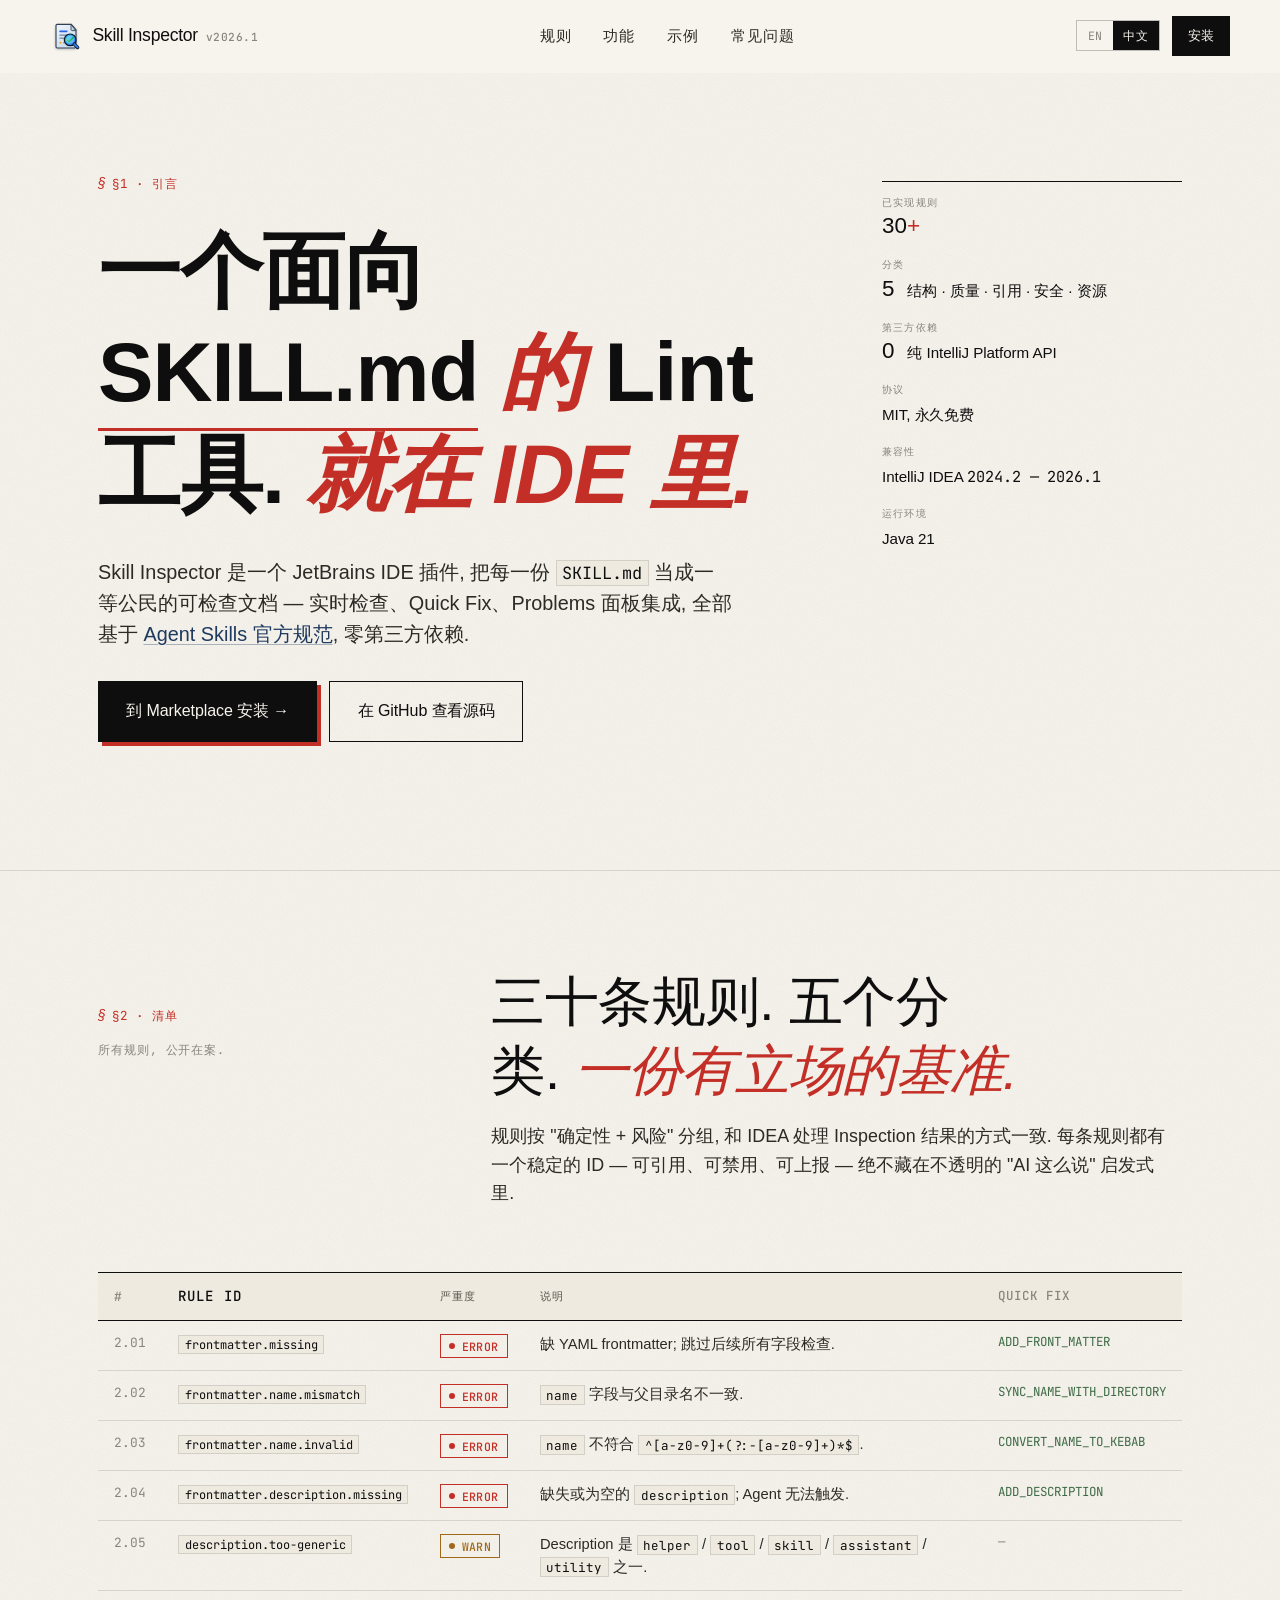
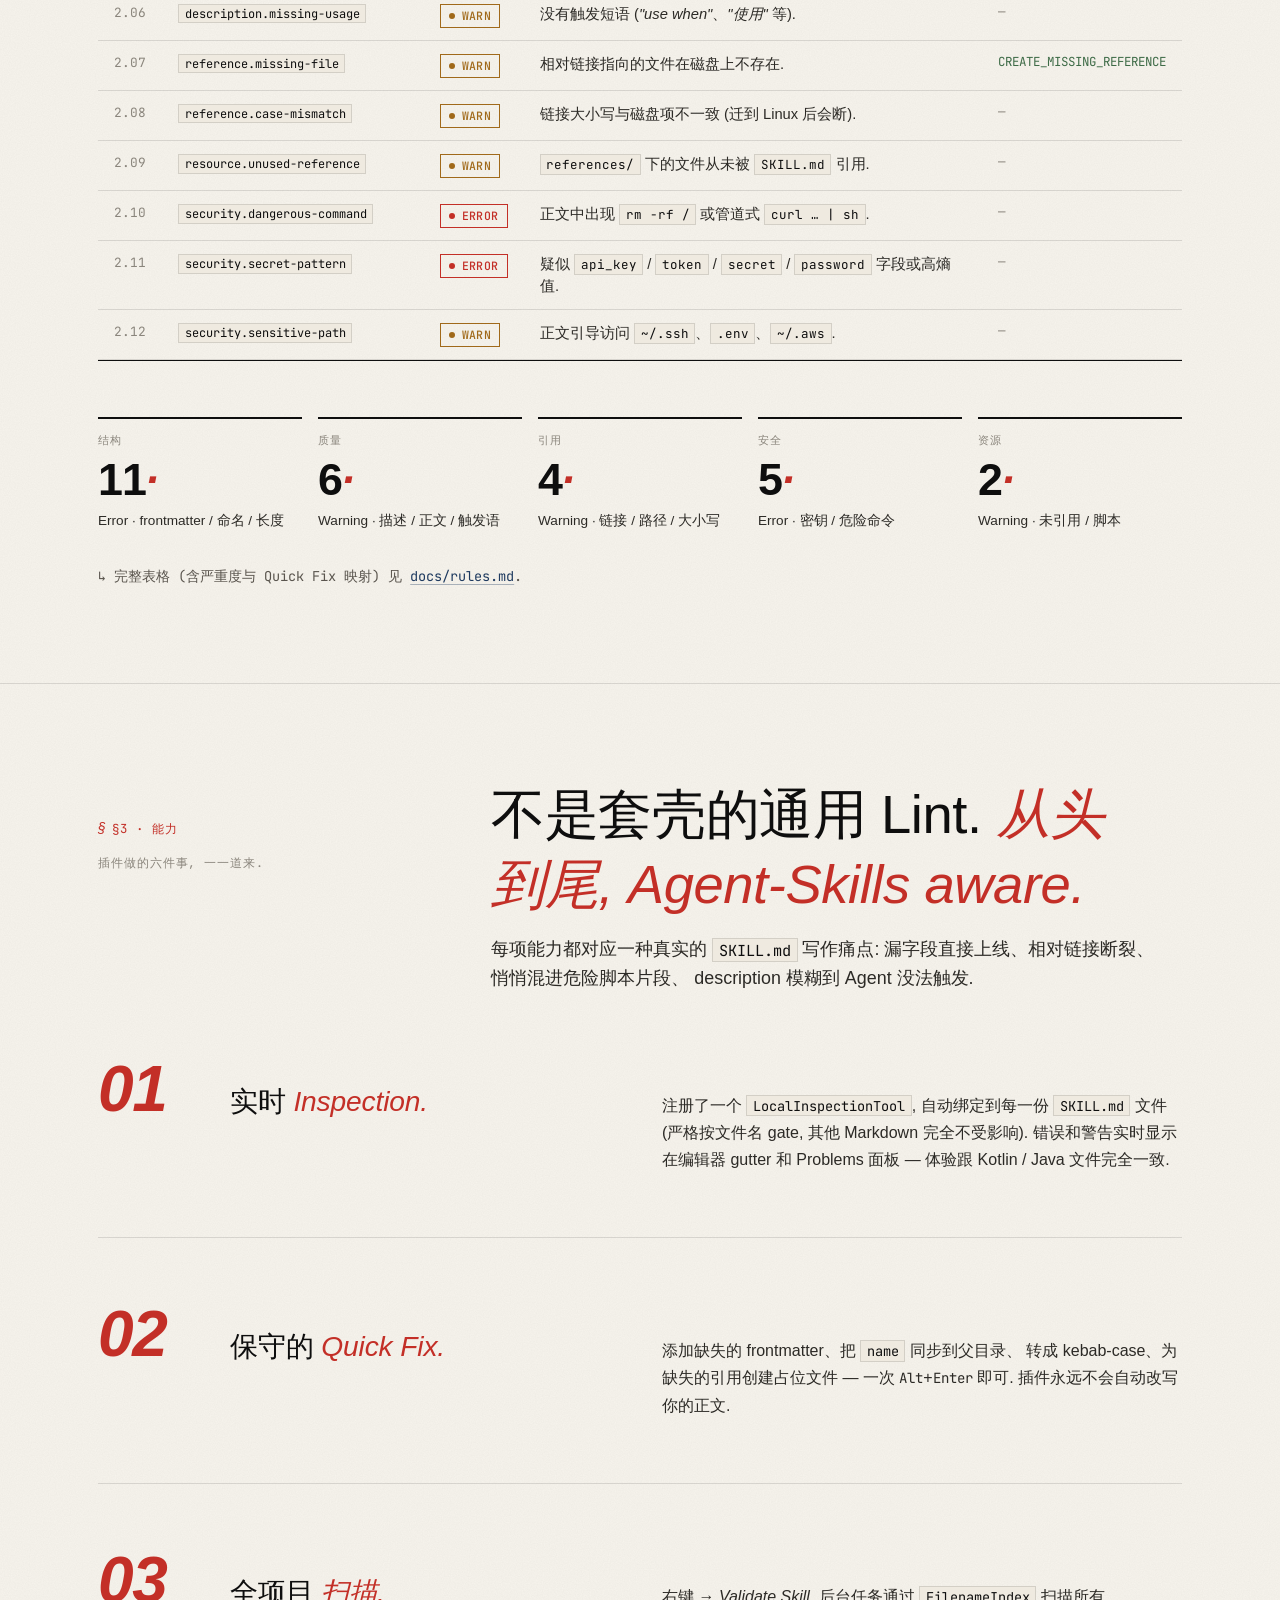
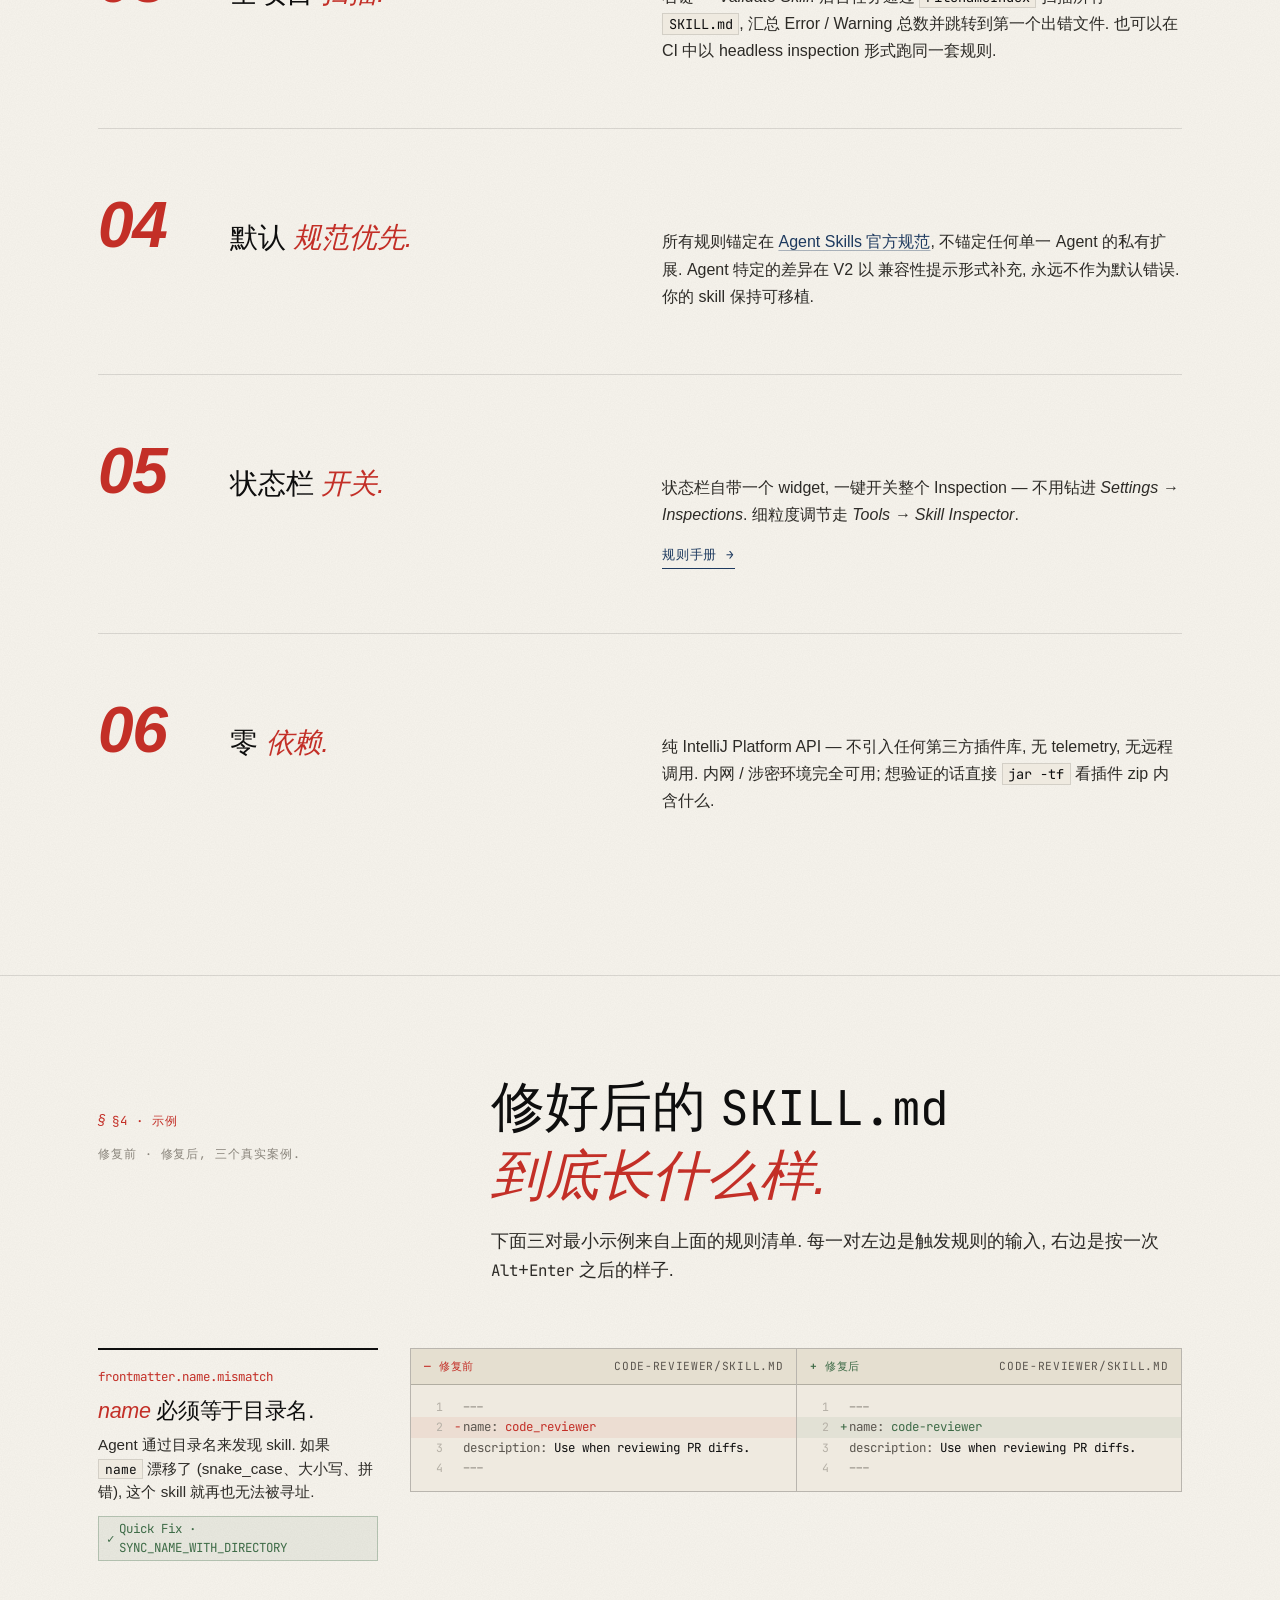
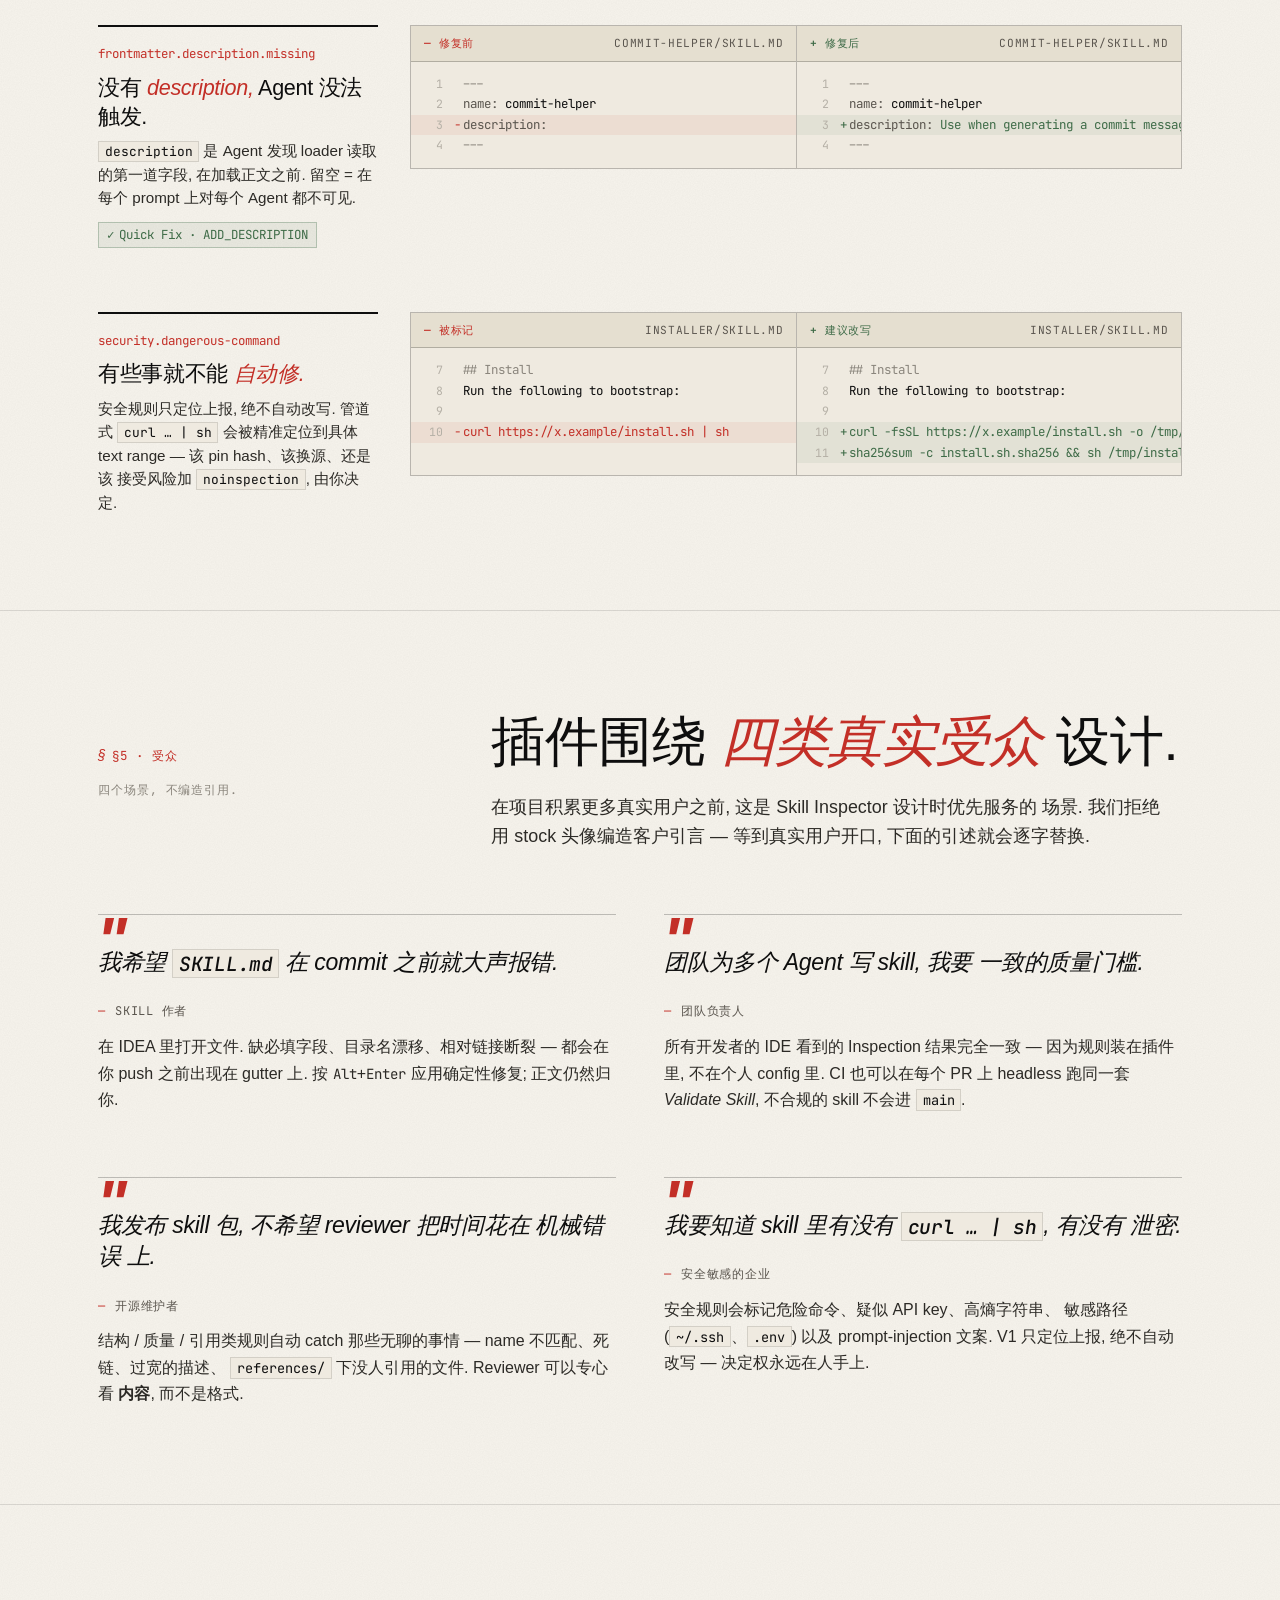
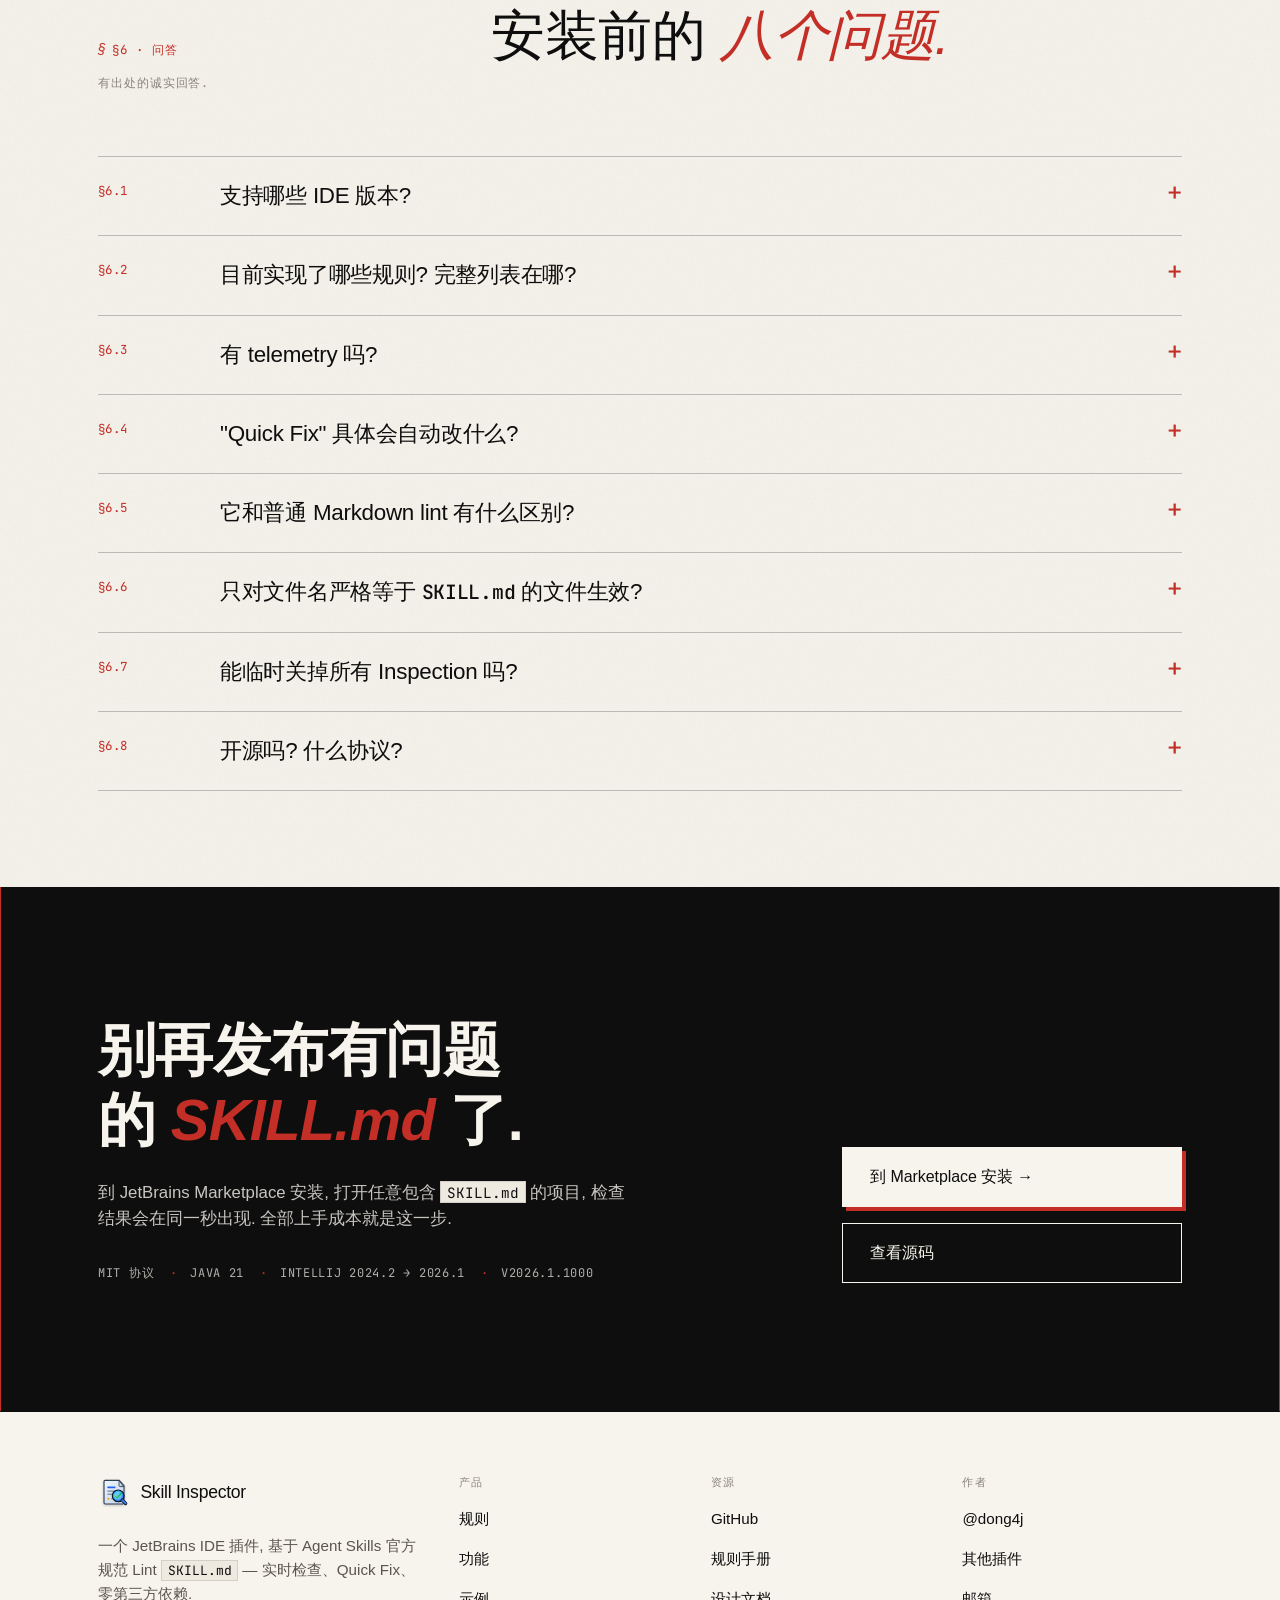
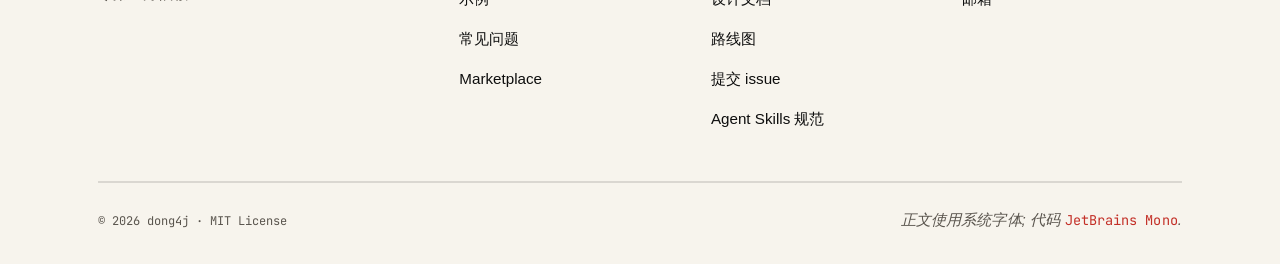
==== landing/zh/index.html @ 13c076af "docs(landing): 新增对外 landing page 与一键部署脚本 landing/:   - 静态 HTML / vanilla CSS / 0 构建依赖, 双语 (EN + zh, " ====
<!doctype html>
<!--
  Skill Inspector — Landing Page 中文版 (v2 Strict Editorial)
  ---------------------------------------------------------------------------
  与 ../index.html (英文版) 共享 ../assets/, 信息架构 1:1 对齐.
  仅文案翻译, 不调整 11 essential elements 顺序或编号 (§1 ... §7).

  翻译原则:
    - 技术术语 / Rule ID / Quick Fix 名称保留英文 (符合 user rules)
    - 章节编号 §1 ... §7 保留 (像 spec 一样可引用, 与英文版对齐)
    - 字体走 OS system font stack (macOS PingFang / Windows 微软雅黑), 不引入 web font
    - lang="zh-Hans" 触发 styles.css 里中文字距 / 行距修正 (如有)
-->
<html lang="zh-Hans">
  <head>
    <meta charset="utf-8">
    <meta name="viewport" content="width=device-width, initial-scale=1, viewport-fit=cover">
    <meta name="theme-color" content="#F7F4ED">

    <title>Skill Inspector — 一个面向 SKILL.md 的 Lint 工具, 就在 JetBrains IDE 里 | dong4j</title>
    <meta
      name="description"
      content="一个 JetBrains IDE 插件, 让 SKILL.md 像代码一样接受实时 Lint 检查. 基于 Agent Skills 官方规范的 30+ 条规则, 覆盖结构 / 质量 / 引用 / 安全 / 资源五个维度, 提供 Quick Fix 与 Problems 面板集成, 零第三方依赖."
    >
    <meta
      name="keywords"
      content="Skill Inspector, Agent Skills, SKILL.md, JetBrains 插件, IntelliJ 插件, markdown lint, frontmatter 校验, agent skills 规范"
    >
    <meta name="author" content="dong4j">

    <meta property="og:type" content="website">
    <meta property="og:locale" content="zh_CN">
    <meta property="og:title" content="Skill Inspector — 一个面向 SKILL.md 的 Lint 工具">
    <meta
      property="og:description"
      content="实时检查 Agent Skills (SKILL.md). 30+ 条规则覆盖结构 / 质量 / 引用 / 安全 / 资源, 提供 Quick Fix 与 Problems 面板集成."
    >
    <meta property="og:image" content="../assets/plugin-icon.svg">

    <meta name="twitter:card" content="summary_large_image">
    <meta name="twitter:title" content="Skill Inspector — 一个面向 SKILL.md 的 Lint 工具">
    <meta name="twitter:description" content="在 JetBrains IDE 里实时检查 Agent Skills.">
    <meta name="twitter:image" content="../assets/plugin-icon.svg">

    <link rel="alternate" hreflang="en" href="../">
    <link rel="alternate" hreflang="zh-Hans" href="./">

    <link rel="icon" type="image/svg+xml" href="../assets/plugin-icon.svg">
    <link rel="apple-touch-icon" href="../assets/plugin-icon.svg">

    <!-- 字体: display / body 用 OS 系统字体 (中文显示 PingFang SC / 微软雅黑),
         代码字保留 JetBrains Mono, 通过 Google Fonts 加载. -->
    <link rel="preconnect" href="https://fonts.googleapis.com">
    <link rel="preconnect" href="https://fonts.gstatic.com" crossorigin>
    <link
      href="https://fonts.googleapis.com/css2?family=JetBrains+Mono:wght@400;500&display=swap"
      rel="stylesheet"
    >

    <link rel="stylesheet" href="../assets/styles.css">
  </head>

  <body>
    <header class="site-header" data-scrolled="false">
      <div class="container nav">
        <a href="#top" class="brand" aria-label="Skill Inspector 首页">
          <span class="brand-mark" aria-hidden="true">
            <img src="../assets/plugin-icon.svg" alt="">
          </span>
          <span class="brand-name">
            <span>Skill Inspector</span>
            <span class="brand-version">v2026.1</span>
          </span>
        </a>

        <nav aria-label="主导航">
          <ul class="nav-links">
            <li><a href="#rules">规则</a></li>
            <li><a href="#features">功能</a></li>
            <li><a href="#diffs">示例</a></li>
            <li><a href="#faq">常见问题</a></li>
          </ul>
        </nav>

        <div class="nav-actions">
          <div class="lang-switch" role="group" aria-label="语言切换">
            <a href="../">EN</a>
            <a href="./" aria-current="true">中文</a>
          </div>
          <a
            class="nav-cta"
            href="https://plugins.jetbrains.com/plugin/31938"
            target="_blank"
            rel="noopener"
          >
            安装
          </a>
        </div>
      </div>
    </header>

    <main id="top">
      <!-- ================================================================
           §1 Hero
           ================================================================ -->
      <section class="hero">
        <div class="container hero-grid">
          <div>
            <div class="hero-eyebrow">
              <span class="section-num">§1 · 引言</span>
            </div>

            <h1 class="hero-title">
              一个面向
              <em><span class="underdash">SKILL.md</span> 的</em>
              Lint 工具.
              <em>就在 IDE 里.</em>
            </h1>

            <p class="hero-lead">
              Skill Inspector 是一个 JetBrains IDE 插件, 把每一份
              <code>SKILL.md</code> 当成一等公民的可检查文档 —
              实时检查、Quick Fix、Problems 面板集成, 全部基于
              <a href="https://agentskills.io/specification" target="_blank" rel="noopener">Agent&nbsp;Skills&nbsp;官方规范</a>,
              零第三方依赖.
            </p>

            <div class="hero-cta">
              <a
                class="btn btn-primary btn-lg"
                href="https://plugins.jetbrains.com/plugin/31938"
                target="_blank"
                rel="noopener"
              >
                到 Marketplace 安装 →
              </a>
              <a
                class="btn btn-ghost btn-lg"
                href="https://github.com/dong4j/skill-inspector"
                target="_blank"
                rel="noopener"
              >
                在 GitHub 查看源码
              </a>
            </div>
          </div>

          <!-- Marginalia 右栏: 杂志页眉式元数据 -->
          <aside aria-label="插件元数据">
            <dl class="marginalia">
              <div>
                <dt>已实现规则</dt>
                <dd><strong>30<span class="em">+</span></strong></dd>
              </div>
              <div>
                <dt>分类</dt>
                <dd><strong>5</strong> 结构 · 质量 · 引用 · 安全 · 资源</dd>
              </div>
              <div>
                <dt>第三方依赖</dt>
                <dd><strong>0</strong> 纯 IntelliJ Platform API</dd>
              </div>
              <div>
                <dt>协议</dt>
                <dd>MIT, 永久免费</dd>
              </div>
              <div>
                <dt>兼容性</dt>
                <dd>IntelliJ IDEA <span class="mono">2024.2 — 2026.1</span></dd>
              </div>
              <div>
                <dt>运行环境</dt>
                <dd>Java 21</dd>
              </div>
            </dl>
          </aside>
        </div>
      </section>

      <!-- ================================================================
           §2 规则清单
           ================================================================ -->
      <section id="rules">
        <div class="container">
          <header class="section-head reveal">
            <div class="meta">
              <div class="section-num">§2 · 清单</div>
              <div class="meta-line">所有规则, 公开在案.</div>
            </div>
            <div>
              <h2 class="section-title">
                三十条规则. 五个分类. <em>一份有立场的基准.</em>
              </h2>
              <p class="section-lead">
                规则按 "确定性 + 风险" 分组, 和 IDEA 处理 Inspection 结果的方式一致.
                每条规则都有一个稳定的 ID — 可引用、可禁用、可上报 —
                绝不藏在不透明的 "AI 这么说" 启发式里.
              </p>
            </div>
          </header>

          <div class="rules-table-wrap reveal">
            <table class="rules-table" aria-label="精选 Inspection 规则">
              <thead>
                <tr>
                  <th class="col-num">#</th>
                  <th class="col-id">Rule ID</th>
                  <th>严重度</th>
                  <th>说明</th>
                  <th class="col-fix">Quick Fix</th>
                </tr>
              </thead>
              <tbody>
                <tr>
                  <td class="col-num">2.01</td>
                  <td class="col-id"><code>frontmatter.missing</code></td>
                  <td><span class="sev sev-error">Error</span></td>
                  <td class="col-desc">缺 YAML frontmatter; 跳过后续所有字段检查.</td>
                  <td class="col-fix has-fix">ADD_FRONT_MATTER</td>
                </tr>
                <tr>
                  <td class="col-num">2.02</td>
                  <td class="col-id"><code>frontmatter.name.mismatch</code></td>
                  <td><span class="sev sev-error">Error</span></td>
                  <td class="col-desc"><code>name</code> 字段与父目录名不一致.</td>
                  <td class="col-fix has-fix">SYNC_NAME_WITH_DIRECTORY</td>
                </tr>
                <tr>
                  <td class="col-num">2.03</td>
                  <td class="col-id"><code>frontmatter.name.invalid</code></td>
                  <td><span class="sev sev-error">Error</span></td>
                  <td class="col-desc"><code>name</code> 不符合 <code>^[a-z0-9]+(?:-[a-z0-9]+)*$</code>.</td>
                  <td class="col-fix has-fix">CONVERT_NAME_TO_KEBAB</td>
                </tr>
                <tr>
                  <td class="col-num">2.04</td>
                  <td class="col-id"><code>frontmatter.description.missing</code></td>
                  <td><span class="sev sev-error">Error</span></td>
                  <td class="col-desc">缺失或为空的 <code>description</code>; Agent 无法触发.</td>
                  <td class="col-fix has-fix">ADD_DESCRIPTION</td>
                </tr>
                <tr>
                  <td class="col-num">2.05</td>
                  <td class="col-id"><code>description.too-generic</code></td>
                  <td><span class="sev sev-warning">Warn</span></td>
                  <td class="col-desc">Description 是 <code>helper</code> / <code>tool</code> / <code>skill</code> / <code>assistant</code> / <code>utility</code> 之一.</td>
                  <td class="col-fix">—</td>
                </tr>
                <tr>
                  <td class="col-num">2.06</td>
                  <td class="col-id"><code>description.missing-usage</code></td>
                  <td><span class="sev sev-warning">Warn</span></td>
                  <td class="col-desc">没有触发短语 (<em>"use when"</em>、<em>"使用"</em> 等).</td>
                  <td class="col-fix">—</td>
                </tr>
                <tr>
                  <td class="col-num">2.07</td>
                  <td class="col-id"><code>reference.missing-file</code></td>
                  <td><span class="sev sev-warning">Warn</span></td>
                  <td class="col-desc">相对链接指向的文件在磁盘上不存在.</td>
                  <td class="col-fix has-fix">CREATE_MISSING_REFERENCE</td>
                </tr>
                <tr>
                  <td class="col-num">2.08</td>
                  <td class="col-id"><code>reference.case-mismatch</code></td>
                  <td><span class="sev sev-warning">Warn</span></td>
                  <td class="col-desc">链接大小写与磁盘项不一致 (迁到 Linux 后会断).</td>
                  <td class="col-fix">—</td>
                </tr>
                <tr>
                  <td class="col-num">2.09</td>
                  <td class="col-id"><code>resource.unused-reference</code></td>
                  <td><span class="sev sev-warning">Warn</span></td>
                  <td class="col-desc"><code>references/</code> 下的文件从未被 <code>SKILL.md</code> 引用.</td>
                  <td class="col-fix">—</td>
                </tr>
                <tr>
                  <td class="col-num">2.10</td>
                  <td class="col-id"><code>security.dangerous-command</code></td>
                  <td><span class="sev sev-error">Error</span></td>
                  <td class="col-desc">正文中出现 <code>rm -rf /</code> 或管道式 <code>curl … | sh</code>.</td>
                  <td class="col-fix">—</td>
                </tr>
                <tr>
                  <td class="col-num">2.11</td>
                  <td class="col-id"><code>security.secret-pattern</code></td>
                  <td><span class="sev sev-error">Error</span></td>
                  <td class="col-desc">疑似 <code>api_key</code> / <code>token</code> / <code>secret</code> / <code>password</code> 字段或高熵值.</td>
                  <td class="col-fix">—</td>
                </tr>
                <tr>
                  <td class="col-num">2.12</td>
                  <td class="col-id"><code>security.sensitive-path</code></td>
                  <td><span class="sev sev-warning">Warn</span></td>
                  <td class="col-desc">正文引导访问 <code>~/.ssh</code>、<code>.env</code>、<code>~/.aws</code>.</td>
                  <td class="col-fix">—</td>
                </tr>
              </tbody>
            </table>
          </div>

          <!-- 5 类规则 tally -->
          <div class="rules-tally reveal-stagger">
            <div class="tally-item">
              <div class="tally-cat">结构</div>
              <div class="tally-num">11<em>·</em></div>
              <div class="tally-label">Error · frontmatter / 命名 / 长度</div>
            </div>
            <div class="tally-item">
              <div class="tally-cat">质量</div>
              <div class="tally-num">6<em>·</em></div>
              <div class="tally-label">Warning · 描述 / 正文 / 触发语</div>
            </div>
            <div class="tally-item">
              <div class="tally-cat">引用</div>
              <div class="tally-num">4<em>·</em></div>
              <div class="tally-label">Warning · 链接 / 路径 / 大小写</div>
            </div>
            <div class="tally-item">
              <div class="tally-cat">安全</div>
              <div class="tally-num">5<em>·</em></div>
              <div class="tally-label">Error · 密钥 / 危险命令</div>
            </div>
            <div class="tally-item">
              <div class="tally-cat">资源</div>
              <div class="tally-num">2<em>·</em></div>
              <div class="tally-label">Warning · 未引用 / 脚本</div>
            </div>
          </div>

          <p class="rules-cta reveal">
            ↳ 完整表格 (含严重度与 Quick Fix 映射) 见
            <a href="https://github.com/dong4j/skill-inspector/blob/main/docs/rules.md" target="_blank" rel="noopener">docs/rules.md</a>.
          </p>
        </div>
      </section>

      <!-- ================================================================
           §3 能力
           ================================================================ -->
      <section id="features">
        <div class="container">
          <header class="section-head reveal">
            <div class="meta">
              <div class="section-num">§3 · 能力</div>
              <div class="meta-line">插件做的六件事, 一一道来.</div>
            </div>
            <div>
              <h2 class="section-title">
                不是套壳的通用 Lint. <em>从头到尾, Agent-Skills aware.</em>
              </h2>
              <p class="section-lead">
                每项能力都对应一种真实的 <code>SKILL.md</code> 写作痛点:
                漏字段直接上线、相对链接断裂、悄悄混进危险脚本片段、
                description 模糊到 Agent 没法触发.
              </p>
            </div>
          </header>

          <div class="features-list reveal-stagger">
            <article class="feature">
              <div class="feature-num">01</div>
              <h3 class="feature-title">实时 <em>Inspection.</em></h3>
              <div class="feature-body">
                <p>
                  注册了一个 <code>LocalInspectionTool</code>, 自动绑定到每一份
                  <code>SKILL.md</code> 文件 (严格按文件名 gate, 其他 Markdown
                  完全不受影响). 错误和警告实时显示在编辑器 gutter 和 Problems
                  面板 — 体验跟 Kotlin / Java 文件完全一致.
                </p>
              </div>
            </article>

            <article class="feature">
              <div class="feature-num">02</div>
              <h3 class="feature-title">保守的 <em>Quick Fix.</em></h3>
              <div class="feature-body">
                <p>
                  添加缺失的 frontmatter、把 <code>name</code> 同步到父目录、
                  转成 kebab-case、为缺失的引用创建占位文件 — 一次
                  <kbd>Alt</kbd>+<kbd>Enter</kbd> 即可. 插件永远不会自动改写你的正文.
                </p>
              </div>
            </article>

            <article class="feature">
              <div class="feature-num">03</div>
              <h3 class="feature-title">全项目 <em>扫描.</em></h3>
              <div class="feature-body">
                <p>
                  右键 → <em>Validate&nbsp;Skill</em>. 后台任务通过
                  <code>FilenameIndex</code> 扫描所有 <code>SKILL.md</code>,
                  汇总 Error / Warning 总数并跳转到第一个出错文件. 也可以在 CI
                  中以 headless inspection 形式跑同一套规则.
                </p>
              </div>
            </article>

            <article class="feature">
              <div class="feature-num">04</div>
              <h3 class="feature-title">默认 <em>规范优先.</em></h3>
              <div class="feature-body">
                <p>
                  所有规则锚定在
                  <a href="https://agentskills.io/specification" target="_blank" rel="noopener">Agent&nbsp;Skills&nbsp;官方规范</a>,
                  不锚定任何单一 Agent 的私有扩展. Agent 特定的差异在 V2 以
                  兼容性提示形式补充, 永远不作为默认错误. 你的 skill 保持可移植.
                </p>
              </div>
            </article>

            <article class="feature">
              <div class="feature-num">05</div>
              <h3 class="feature-title">状态栏 <em>开关.</em></h3>
              <div class="feature-body">
                <p>
                  状态栏自带一个 widget, 一键开关整个 Inspection —
                  不用钻进 <em>Settings → Inspections</em>. 细粒度调节走
                  <em>Tools → Skill Inspector</em>.
                </p>
                <a class="read-more" href="https://github.com/dong4j/skill-inspector/blob/main/docs/rules.md" target="_blank" rel="noopener">
                  规则手册 →
                </a>
              </div>
            </article>

            <article class="feature">
              <div class="feature-num">06</div>
              <h3 class="feature-title">零 <em>依赖.</em></h3>
              <div class="feature-body">
                <p>
                  纯 IntelliJ Platform API — 不引入任何第三方插件库, 无 telemetry,
                  无远程调用. 内网 / 涉密环境完全可用; 想验证的话直接
                  <code>jar -tf</code> 看插件 zip 内含什么.
                </p>
              </div>
            </article>
          </div>
        </div>
      </section>

      <!-- ================================================================
           §4 示例 (Code diff gallery)
           ================================================================ -->
      <section id="diffs">
        <div class="container">
          <header class="section-head reveal">
            <div class="meta">
              <div class="section-num">§4 · 示例</div>
              <div class="meta-line">修复前 · 修复后, 三个真实案例.</div>
            </div>
            <div>
              <h2 class="section-title">
                修好后的 <code class="mono">SKILL.md</code> <em>到底长什么样.</em>
              </h2>
              <p class="section-lead">
                下面三对最小示例来自上面的规则清单. 每一对左边是触发规则的输入,
                右边是按一次 <kbd>Alt</kbd>+<kbd>Enter</kbd> 之后的样子.
              </p>
            </div>
          </header>

          <div class="diff-grid reveal-stagger">
            <!-- Diff 1 -->
            <article class="diff-item">
              <div class="diff-caption">
                <div class="diff-rule">frontmatter.name.mismatch</div>
                <h3 class="diff-h"><em>name</em> 必须等于目录名.</h3>
                <p class="diff-cap-body">
                  Agent 通过目录名来发现 skill. 如果 <code>name</code> 漂移了
                  (snake_case、大小写、拼错), 这个 skill 就再也无法被寻址.
                  <span class="fix">Quick Fix · SYNC_NAME_WITH_DIRECTORY</span>
                </p>
              </div>
              <div class="diff-blocks">
                <div class="diff-block before">
                  <div class="diff-block-head"><span class="tag">— 修复前</span><span>code-reviewer/SKILL.md</span></div>
                  <div class="diff-block-body">
                    <div class="diff-line"><span class="ln">1</span><span class="marker"></span><span class="code"><span class="c">---</span></span></div>
                    <div class="diff-line del"><span class="ln">2</span><span class="marker"></span><span class="code"><span class="k">name:</span> <span class="vr">code_reviewer</span></span></div>
                    <div class="diff-line"><span class="ln">3</span><span class="marker"></span><span class="code"><span class="k">description:</span> <span class="v">Use when reviewing PR diffs.</span></span></div>
                    <div class="diff-line"><span class="ln">4</span><span class="marker"></span><span class="code"><span class="c">---</span></span></div>
                  </div>
                </div>
                <div class="diff-block after">
                  <div class="diff-block-head"><span class="tag">+ 修复后</span><span>code-reviewer/SKILL.md</span></div>
                  <div class="diff-block-body">
                    <div class="diff-line"><span class="ln">1</span><span class="marker"></span><span class="code"><span class="c">---</span></span></div>
                    <div class="diff-line add"><span class="ln">2</span><span class="marker"></span><span class="code"><span class="k">name:</span> <span class="vg">code-reviewer</span></span></div>
                    <div class="diff-line"><span class="ln">3</span><span class="marker"></span><span class="code"><span class="k">description:</span> <span class="v">Use when reviewing PR diffs.</span></span></div>
                    <div class="diff-line"><span class="ln">4</span><span class="marker"></span><span class="code"><span class="c">---</span></span></div>
                  </div>
                </div>
              </div>
            </article>

            <!-- Diff 2 -->
            <article class="diff-item">
              <div class="diff-caption">
                <div class="diff-rule">frontmatter.description.missing</div>
                <h3 class="diff-h">没有 <em>description,</em> Agent 没法触发.</h3>
                <p class="diff-cap-body">
                  <code>description</code> 是 Agent 发现 loader 读取的第一道字段,
                  在加载正文之前. 留空 = 在每个 prompt 上对每个 Agent 都不可见.
                  <span class="fix">Quick Fix · ADD_DESCRIPTION</span>
                </p>
              </div>
              <div class="diff-blocks">
                <div class="diff-block before">
                  <div class="diff-block-head"><span class="tag">— 修复前</span><span>commit-helper/SKILL.md</span></div>
                  <div class="diff-block-body">
                    <div class="diff-line"><span class="ln">1</span><span class="marker"></span><span class="code"><span class="c">---</span></span></div>
                    <div class="diff-line"><span class="ln">2</span><span class="marker"></span><span class="code"><span class="k">name:</span> <span class="v">commit-helper</span></span></div>
                    <div class="diff-line del"><span class="ln">3</span><span class="marker"></span><span class="code"><span class="k">description:</span> <span class="vr"></span></span></div>
                    <div class="diff-line"><span class="ln">4</span><span class="marker"></span><span class="code"><span class="c">---</span></span></div>
                  </div>
                </div>
                <div class="diff-block after">
                  <div class="diff-block-head"><span class="tag">+ 修复后</span><span>commit-helper/SKILL.md</span></div>
                  <div class="diff-block-body">
                    <div class="diff-line"><span class="ln">1</span><span class="marker"></span><span class="code"><span class="c">---</span></span></div>
                    <div class="diff-line"><span class="ln">2</span><span class="marker"></span><span class="code"><span class="k">name:</span> <span class="v">commit-helper</span></span></div>
                    <div class="diff-line add"><span class="ln">3</span><span class="marker"></span><span class="code"><span class="k">description:</span> <span class="vg">Use when generating a commit message from staged changes.</span></span></div>
                    <div class="diff-line"><span class="ln">4</span><span class="marker"></span><span class="code"><span class="c">---</span></span></div>
                  </div>
                </div>
              </div>
            </article>

            <!-- Diff 3 -->
            <article class="diff-item">
              <div class="diff-caption">
                <div class="diff-rule">security.dangerous-command</div>
                <h3 class="diff-h">有些事就不能 <em>自动修.</em></h3>
                <p class="diff-cap-body">
                  安全规则只定位上报, 绝不自动改写. 管道式 <code>curl … | sh</code>
                  会被精准定位到具体 text range — 该 pin hash、该换源、还是该
                  接受风险加 <code>noinspection</code>, 由你决定.
                </p>
              </div>
              <div class="diff-blocks">
                <div class="diff-block before">
                  <div class="diff-block-head"><span class="tag">— 被标记</span><span>installer/SKILL.md</span></div>
                  <div class="diff-block-body">
                    <div class="diff-line"><span class="ln">7</span><span class="marker"></span><span class="code"><span class="c">## Install</span></span></div>
                    <div class="diff-line"><span class="ln">8</span><span class="marker"></span><span class="code"><span class="v">Run the following to bootstrap:</span></span></div>
                    <div class="diff-line"><span class="ln">9</span><span class="marker"></span><span class="code">&nbsp;</span></div>
                    <div class="diff-line del"><span class="ln">10</span><span class="marker"></span><span class="code"><span class="vr">    curl https://x.example/install.sh | sh</span></span></div>
                  </div>
                </div>
                <div class="diff-block after">
                  <div class="diff-block-head"><span class="tag">+ 建议改写</span><span>installer/SKILL.md</span></div>
                  <div class="diff-block-body">
                    <div class="diff-line"><span class="ln">7</span><span class="marker"></span><span class="code"><span class="c">## Install</span></span></div>
                    <div class="diff-line"><span class="ln">8</span><span class="marker"></span><span class="code"><span class="v">Run the following to bootstrap:</span></span></div>
                    <div class="diff-line"><span class="ln">9</span><span class="marker"></span><span class="code">&nbsp;</span></div>
                    <div class="diff-line add"><span class="ln">10</span><span class="marker"></span><span class="code"><span class="vg">    curl -fsSL https://x.example/install.sh -o /tmp/install.sh</span></span></div>
                    <div class="diff-line add"><span class="ln">11</span><span class="marker"></span><span class="code"><span class="vg">    sha256sum -c install.sh.sha256 &amp;&amp; sh /tmp/install.sh</span></span></div>
                  </div>
                </div>
              </div>
            </article>
          </div>
        </div>
      </section>

      <!-- ================================================================
           §5 适用人群
           ================================================================ -->
      <section id="personas">
        <div class="container">
          <header class="section-head reveal">
            <div class="meta">
              <div class="section-num">§5 · 受众</div>
              <div class="meta-line">四个场景, 不编造引用.</div>
            </div>
            <div>
              <h2 class="section-title">
                插件围绕 <em>四类真实受众</em> 设计.
              </h2>
              <p class="section-lead">
                在项目积累更多真实用户之前, 这是 Skill Inspector 设计时优先服务的
                场景. 我们拒绝用 stock 头像编造客户引言 — 等到真实用户开口,
                下面的引述就会逐字替换.
              </p>
            </div>
          </header>

          <div class="personas reveal-stagger">
            <article class="persona">
              <p class="persona-quote">
                我希望 <code>SKILL.md</code> 在 commit <em>之前</em>就大声报错.
              </p>
              <div class="persona-cite">Skill 作者</div>
              <p class="persona-body">
                在 IDEA 里打开文件. 缺必填字段、目录名漂移、相对链接断裂 —
                都会在你 push 之前出现在 gutter 上. 按
                <kbd>Alt</kbd>+<kbd>Enter</kbd> 应用确定性修复; 正文仍然归你.
              </p>
            </article>

            <article class="persona">
              <p class="persona-quote">
                团队为多个 Agent 写 skill, 我要 <em>一致的质量门槛.</em>
              </p>
              <div class="persona-cite">团队负责人</div>
              <p class="persona-body">
                所有开发者的 IDE 看到的 Inspection 结果完全一致 — 因为规则装在插件里,
                不在个人 config 里. CI 也可以在每个 PR 上 headless 跑同一套
                <em>Validate Skill</em>, 不合规的 skill 不会进 <code>main</code>.
              </p>
            </article>

            <article class="persona">
              <p class="persona-quote">
                我发布 skill 包, 不希望 reviewer 把时间花在 <em>机械错误</em> 上.
              </p>
              <div class="persona-cite">开源维护者</div>
              <p class="persona-body">
                结构 / 质量 / 引用类规则自动 catch 那些无聊的事情 —
                name 不匹配、死链、过宽的描述、
                <code>references/</code> 下没人引用的文件. Reviewer
                可以专心看 <strong>内容</strong>, 而不是格式.
              </p>
            </article>

            <article class="persona">
              <p class="persona-quote">
                我要知道 skill 里有没有 <code>curl … | sh</code>, 有没有 <em>泄密.</em>
              </p>
              <div class="persona-cite">安全敏感的企业</div>
              <p class="persona-body">
                安全规则会标记危险命令、疑似 API key、高熵字符串、
                敏感路径 (<code>~/.ssh</code>、<code>.env</code>) 以及
                prompt-injection 文案. V1 只定位上报, 绝不自动改写 —
                决定权永远在人手上.
              </p>
            </article>
          </div>
        </div>
      </section>

      <!-- ================================================================
           §6 常见问题
           ================================================================ -->
      <section id="faq">
        <div class="container">
          <header class="section-head reveal">
            <div class="meta">
              <div class="section-num">§6 · 问答</div>
              <div class="meta-line">有出处的诚实回答.</div>
            </div>
            <div>
              <h2 class="section-title">
                安装前的 <em>八个问题.</em>
              </h2>
            </div>
          </header>

          <div class="faq-list reveal-stagger">
            <article class="faq-item">
              <div class="faq-num">§6.1</div>
              <details class="faq-content">
                <summary>支持哪些 IDE 版本?</summary>
                <div class="faq-body">
                  IntelliJ IDEA Community / Ultimate <strong>2024.2 → 2026.1</strong>
                  是官方基线 — 插件声明
                  <code>sinceBuild = 242.2</code>、<code>untilBuild = 261.*</code>.
                  CI 在 IC/IU 2024.2、2024.3、2025.1、2025.2、2025.3 上完成构建与验证;
                  2026.1 在声明的兼容性范围内. 同平台的其他 JetBrains IDE
                  (PyCharm / GoLand / WebStorm 等) 通常也能在这个 build range 内工作,
                  但只有 IDEA 经过 CI 测试.
                </div>
              </details>
            </article>

            <article class="faq-item">
              <div class="faq-num">§6.2</div>
              <details class="faq-content">
                <summary>目前实现了哪些规则? 完整列表在哪?</summary>
                <div class="faq-body">
                  共 5 个分类 — <strong>结构 Structural</strong> (11 条)、
                  <strong>质量 Quality</strong> (6 条)、
                  <strong>引用 Reference</strong> (4 条)、
                  <strong>安全 Security</strong> (5 条)、
                  <strong>资源 Resource</strong> (2 条).
                  每条都有稳定的 rule ID, 例如 <code>frontmatter.name.mismatch</code>
                  或 <code>security.dangerous-command</code>. 完整表格见
                  <a href="https://github.com/dong4j/skill-inspector/blob/main/docs/rules.md" target="_blank" rel="noopener">docs/rules.md</a>.
                </div>
              </details>
            </article>

            <article class="faq-item">
              <div class="faq-num">§6.3</div>
              <details class="faq-content">
                <summary>有 telemetry 吗?</summary>
                <div class="faq-body">
                  没有. 无埋点、无 analytics、无远程调用. 插件只读取项目里的
                  <code>SKILL.md</code>, 所有 Inspection 都在本地完成,
                  适用于完全离线 / 涉密环境.
                </div>
              </details>
            </article>

            <article class="faq-item">
              <div class="faq-num">§6.4</div>
              <details class="faq-content">
                <summary>"Quick Fix" 具体会自动改什么?</summary>
                <div class="faq-body">
                  只做确定性、保守的修复:
                  <strong>添加缺失的 frontmatter</strong>、
                  <strong>添加 <code>name</code> 字段</strong>、
                  <strong>把 <code>name</code> 同步到父目录</strong>、
                  <strong>把 <code>name</code> 转为 kebab-case</strong>、
                  <strong>添加 <code>description</code> 占位</strong>、
                  <strong>为缺失引用创建空文件 (含父目录)</strong>.
                  插件永远不会自动改写你的正文.
                </div>
              </details>
            </article>

            <article class="faq-item">
              <div class="faq-num">§6.5</div>
              <details class="faq-content">
                <summary>它和普通 Markdown lint 有什么区别?</summary>
                <div class="faq-body">
                  Skill Inspector 是 <em>Agent-Skills aware</em> 的.
                  它把 YAML frontmatter 解析成真正的
                  <code>SkillFrontMatter</code> 领域 record, 知道
                  <code>name</code> 必须等于父目录名, 校验 skill 目录内的相对链接
                  (含跨平台大小写检查), 还会扫描安全风险.
                  这些通用 Markdown lint 工具都做不到.
                </div>
              </details>
            </article>

            <article class="faq-item">
              <div class="faq-num">§6.6</div>
              <details class="faq-content">
                <summary>只对文件名严格等于 <code>SKILL.md</code> 的文件生效?</summary>
                <div class="faq-body">
                  是的. Inspection 第一道关就是
                  <code>PsiFile.getName().equals("SKILL.md")</code>.
                  这保证 <code>readme.md</code>、<code>notes.md</code>
                  等其他 Markdown 文件完全不受影响 —
                  不打开 skill 文件就感受不到这个插件.
                </div>
              </details>
            </article>

            <article class="faq-item">
              <div class="faq-num">§6.7</div>
              <details class="faq-content">
                <summary>能临时关掉所有 Inspection 吗?</summary>
                <div class="faq-body">
                  可以. 状态栏 widget 一键开关, 不用去
                  <em>Settings → Inspections</em> 里找. 需要细调时, 走
                  <em>Tools → Skill Inspector</em> 设置页.
                </div>
              </details>
            </article>

            <article class="faq-item">
              <div class="faq-num">§6.8</div>
              <details class="faq-content">
                <summary>开源吗? 什么协议?</summary>
                <div class="faq-body">
                  开源, <strong>MIT</strong> 协议, 源码在
                  <a href="https://github.com/dong4j/skill-inspector" target="_blank" rel="noopener">GitHub</a>.
                  欢迎 issue / PR / 新规则贡献, 贡献指南见
                  <a href="https://github.com/dong4j/skill-inspector/blob/main/AGENTS.md" target="_blank" rel="noopener">AGENTS.md</a>.
                </div>
              </details>
            </article>
          </div>
        </div>
      </section>
    </main>

    <!-- ================================================================
         §7 Final CTA
         ================================================================ -->
    <section class="final-cta" aria-label="获取插件">
      <div class="container final-cta-inner">
        <div>
          <h2 class="final-cta-title">
            别再发布有问题的 <em>SKILL.md</em> 了.
          </h2>
          <p class="final-cta-sub">
            到 JetBrains Marketplace 安装, 打开任意包含
            <code class="mono">SKILL.md</code> 的项目, 检查结果会在同一秒出现.
            全部上手成本就是这一步.
          </p>
          <div class="final-cta-meta">
            <span>MIT 协议</span>
            <span>Java 21</span>
            <span>IntelliJ 2024.2 → 2026.1</span>
            <span>v2026.1.1000</span>
          </div>
        </div>
        <div class="final-cta-side">
          <a
            class="btn btn-primary btn-lg"
            href="https://plugins.jetbrains.com/plugin/31938"
            target="_blank"
            rel="noopener"
          >
            到 Marketplace 安装 →
          </a>
          <a
            class="btn btn-ghost btn-lg"
            href="https://github.com/dong4j/skill-inspector"
            target="_blank"
            rel="noopener"
          >
            查看源码
          </a>
        </div>
      </div>
    </section>

    <!-- ================================================================
         Footer (Colophon)
         ================================================================ -->
    <footer class="site-footer">
      <div class="container">
        <div class="footer-grid">
          <div class="footer-brand">
            <a href="#top" class="brand">
              <span class="brand-mark" aria-hidden="true">
                <img src="../assets/plugin-icon.svg" alt="">
              </span>
              <span class="brand-name">
                <span>Skill Inspector</span>
              </span>
            </a>
            <p>
              一个 JetBrains IDE 插件, 基于 Agent Skills 官方规范 Lint
              <code class="mono">SKILL.md</code> — 实时检查、Quick Fix、零第三方依赖.
            </p>
          </div>

          <div class="footer-col">
            <h4>产品</h4>
            <ul>
              <li><a href="#rules">规则</a></li>
              <li><a href="#features">功能</a></li>
              <li><a href="#diffs">示例</a></li>
              <li><a href="#faq">常见问题</a></li>
              <li>
                <a
                  href="https://plugins.jetbrains.com/plugin/31938"
                  target="_blank"
                  rel="noopener"
                >Marketplace</a>
              </li>
            </ul>
          </div>

          <div class="footer-col">
            <h4>资源</h4>
            <ul>
              <li>
                <a href="https://github.com/dong4j/skill-inspector" target="_blank" rel="noopener">
                  GitHub
                </a>
              </li>
              <li>
                <a href="https://github.com/dong4j/skill-inspector/blob/main/docs/rules.md" target="_blank" rel="noopener">
                  规则手册
                </a>
              </li>
              <li>
                <a href="https://github.com/dong4j/skill-inspector/blob/main/docs/design.md" target="_blank" rel="noopener">
                  设计文档
                </a>
              </li>
              <li>
                <a href="https://github.com/dong4j/skill-inspector/blob/main/docs/roadmap.md" target="_blank" rel="noopener">
                  路线图
                </a>
              </li>
              <li>
                <a href="https://github.com/dong4j/skill-inspector/issues" target="_blank" rel="noopener">
                  提交 issue
                </a>
              </li>
              <li>
                <a href="https://agentskills.io/specification" target="_blank" rel="noopener">
                  Agent Skills 规范
                </a>
              </li>
            </ul>
          </div>

          <div class="footer-col">
            <h4>作者</h4>
            <ul>
              <li><a href="https://github.com/dong4j" target="_blank" rel="noopener">@dong4j</a></li>
              <li>
                <a
                  href="https://plugins.jetbrains.com/vendor/9afaba35-91ea-4364-8ced-64db868dd23e"
                  target="_blank"
                  rel="noopener"
                >其他插件</a>
              </li>
              <li>
                <a href="mailto:dong4j@gmail.com">邮箱</a>
              </li>
            </ul>
          </div>
        </div>

        <hr class="hairline">

        <div class="footer-bottom">
          <span>© 2026 dong4j · MIT License</span>
          <span class="colophon">
            正文使用系统字体; 代码 <em>JetBrains&nbsp;Mono</em>.
          </span>
        </div>
      </div>
    </footer>

    <script src="../assets/main.js" defer></script>
  </body>
</html>
---- landing/assets/styles.css ----
/*
 * Skill Inspector — Landing Page Stylesheet (v2)
 * ----------------------------------------------------------------------------
 * 模块作用 (why this file exists):
 *   按 .claude/skills/landing-page-guide-v2 的 "Design First" 原则, 把整页面的
 *   设计系统 (字体 / 颜色 / 间距 / 动效) 集中沉淀为 CSS Custom Properties.
 *
 * Aesthetic direction (v2): Strict Editorial — "Specification Manual"
 *   - v1 走深色 Editorial-Tech 与姐妹站 SkillsJars Helper 视觉雷同, 这一版彻底
 *     反方向 — 做成 "像一份正式 spec 文档的产品页", 利用 Skill Inspector 作为
 *     Lint 工具的天然严肃感.
 *   - 调性参考: Biome (biomejs.dev) / OXC (oxc.rs) / RFC 文档 / Stripe Press /
 *     NYT 排版.
 *   - 基底: 暖白 oat #F7F4ED + 近黑文字, 几乎不用阴影 (纸感而非屏幕感)
 *   - 主 accent: Pantone-style 严苛红 #C32F27 — 用于规则违规标记 / 编号
 *     ("MUST NOT" 的视觉语言); 链接走 ink blue #1E3A5F; 修复后用 forest green.
 *   - 字体: 全部使用 OS 原生 system font stack (display = body = sans-serif,
 *           跨平台直接呈现 macOS / Windows / Linux / 中文用户最熟悉的字体);
 *           代码字保留 JetBrains Mono (对开发者来说是熟悉的"品牌字体").
 *     衬线 + 无衬线反差很大, 形成 editorial 杂志感.
 *   - 章节用 §1/§2/§3 编号制, 像 spec 一样可引用.
 *   - 代码 diff 用真实 before/after 取代 IDE mockup — Lint 工具最有说服力的展示.
 *
 * 关键约束:
 *   - 0 网络依赖 (除 Google Fonts), 单文件 nginx 即可发布
 *   - 所有动效尊重 prefers-reduced-motion
 *   - 颜色对比度满足 WCAG AA (text vs background ≥ 4.5:1)
 *   - 纸感优先: 极少阴影 / 极少 border-radius / 大量 hairline 分隔
 */

/* ============================================================
 * 1. Design tokens
 * ============================================================ */
:root {
  /* Typography — 衬线 display + 无衬线 body + 等宽 code, 三种字体语义清晰分离 */
  /* System font stack: 每个 OS 都呈现系统原生字体, 视觉熟悉度最高.
   * - macOS:   -apple-system (San Francisco) / PingFang SC
   * - Windows: Segoe UI / Microsoft YaHei
   * - Android: Roboto / Noto Sans CJK
   * - Linux:   Cantarell / Source Han Sans
   * display 和 body 共用同一栈, 用字号 / 字重 / 字距制造层级, 不靠衬线区分. */
  --font-display: -apple-system, BlinkMacSystemFont, 'Segoe UI', 'PingFang SC',
    'Microsoft YaHei', 'Hiragino Sans GB', 'Source Han Sans SC', 'Helvetica Neue',
    Arial, sans-serif;
  --font-body: -apple-system, BlinkMacSystemFont, 'Segoe UI', 'PingFang SC',
    'Microsoft YaHei', 'Hiragino Sans GB', 'Source Han Sans SC', 'Helvetica Neue',
    Arial, sans-serif;
  /* 代码字保留 JetBrains Mono (JetBrains 自家字体, 是这个插件目标读者最熟悉的等宽字),
   * fallback 走 macOS SF Mono / Windows Consolas / Linux DejaVu Sans Mono. */
  --font-mono: 'JetBrains Mono', ui-monospace, 'SF Mono', 'Menlo', 'Consolas',
    'DejaVu Sans Mono', monospace;

  /* Color palette — 暖白纸感 + 严苛红 + ink blue + forest green */
  --paper: #F7F4ED;             /* oat 暖白, 主基底 */
  --paper-deep: #EFEAE0;        /* 章节背景 / 表头 */
  --paper-darker: #E5DFD0;      /* hairline 强分隔 */

  --ink: #0E0E0E;               /* 近黑, 正文 */
  --ink-soft: #2C2A26;          /* 副标 */
  --ink-mid: #5A554E;           /* 次级文本 */
  --ink-muted: #8A857C;         /* 元数据 / 行号 */
  --ink-faint: #B5B0A6;         /* 装饰 */

  --rule: #C32F27;              /* Lint violation red — accent / 编号 / "MUST NOT" */
  --rule-soft: rgba(195, 47, 39, 0.10);
  --link: #1E3A5F;              /* ink blue, 链接 */
  --link-soft: rgba(30, 58, 95, 0.10);
  --pass: #3E6B47;              /* forest green, 修复后 / 通过 */
  --warn: #A0691A;              /* umber, warning */

  --hair: rgba(14, 14, 14, 0.12);
  --hair-strong: rgba(14, 14, 14, 0.24);

  /* Spacing — editorial 节奏: 大开大合 */
  --space-1: 0.25rem;
  --space-2: 0.5rem;
  --space-3: 0.75rem;
  --space-4: 1rem;
  --space-6: 1.5rem;
  --space-8: 2rem;
  --space-12: 3rem;
  --space-16: 4rem;
  --space-24: 6rem;
  --space-32: 8rem;

  /* Motion (极简, 编辑物理感) */
  --ease: cubic-bezier(0.4, 0, 0.2, 1);
  --ease-out: cubic-bezier(0.16, 1, 0.3, 1);
  --dur-fast: 140ms;
  --dur: 260ms;
  --dur-slow: 520ms;

  /* Layout */
  --max-w: 1180px;
  --max-w-narrow: 760px;
  --gutter: clamp(1.25rem, 4vw, 3rem);
}

/* ============================================================
 * 2. Reset & base
 * ============================================================ */
*,
*::before,
*::after {
  box-sizing: border-box;
}

html {
  -webkit-text-size-adjust: 100%;
  scroll-behavior: smooth;
}

body {
  margin: 0;
  background: var(--paper);
  color: var(--ink);
  font-family: var(--font-body);
  font-size: 17px;
  line-height: 1.65;
  font-weight: 400;
  font-feature-settings: 'kern' 1, 'liga' 1;
  -webkit-font-smoothing: antialiased;
  -moz-osx-font-smoothing: grayscale;
  /* 微弱纸纹 — 让暖白基底有质感, 不至于像纯色块. 几乎不可见, 仅为消除塑料感. */
  background-image:
    url("data:image/svg+xml;utf8,<svg xmlns='http://www.w3.org/2000/svg' width='220' height='220'><filter id='n'><feTurbulence type='fractalNoise' baseFrequency='0.85' numOctaves='2'/><feColorMatrix values='0 0 0 0 0 0 0 0 0 0 0 0 0 0 0 0 0 0 0.035 0'/></filter><rect width='100%25' height='100%25' filter='url(%23n)'/></svg>");
}

h1, h2, h3, h4, h5, h6 {
  font-family: var(--font-display);
  font-weight: 500;
  letter-spacing: -0.015em;
  line-height: 1.12;
  margin: 0;
  color: var(--ink);
}

p { margin: 0; }

a {
  color: var(--link);
  text-decoration: underline;
  text-decoration-thickness: 1px;
  text-underline-offset: 3px;
  text-decoration-color: rgba(30, 58, 95, 0.35);
  transition: color var(--dur-fast) var(--ease), text-decoration-color var(--dur-fast) var(--ease);
}

a:hover {
  color: var(--rule);
  text-decoration-color: var(--rule);
}

img { max-width: 100%; display: block; }

code, pre, kbd, samp {
  font-family: var(--font-mono);
  font-size: 0.88em;
}

::selection {
  background: var(--ink);
  color: var(--paper);
}

.container {
  width: 100%;
  max-width: var(--max-w);
  margin: 0 auto;
  padding: 0 var(--gutter);
}

.container-narrow {
  width: 100%;
  max-width: var(--max-w-narrow);
  margin: 0 auto;
  padding: 0 var(--gutter);
}

/* ============================================================
 * 3. Editorial primitives
 *    spec 文档式的章节编号 / 标题 / lead / hairline 等基础元素
 * ============================================================ */

/* 章节编号 (§1, §2, ...) — 类似 RFC 文档的可引用编号 */
.section-num {
  display: inline-flex;
  align-items: baseline;
  gap: 0.4em;
  font-family: var(--font-mono);
  font-size: 0.78rem;
  letter-spacing: 0.08em;
  text-transform: uppercase;
  color: var(--rule);
  font-feature-settings: 'tnum';
}

.section-num::before {
  content: '§';
  font-family: var(--font-display);
  font-size: 1.1em;
  font-style: italic;
  color: var(--rule);
}

/* 全宽分隔线 — 纸感, 不用 box-shadow */
.hairline {
  border: 0;
  border-top: 1px solid var(--hair);
  margin: 0;
}

.hairline-strong {
  border: 0;
  border-top: 1px solid var(--hair-strong);
  margin: 0;
}

/* 章节包裹: 上下大间距 + 顶部 hairline */
section {
  padding: var(--space-24) 0;
  border-top: 1px solid var(--hair);
  position: relative;
}

section:first-of-type { border-top: 0; }

.section-head {
  display: grid;
  grid-template-columns: 1fr;
  gap: var(--space-6);
  margin-bottom: var(--space-16);
}

@media (min-width: 880px) {
  .section-head {
    grid-template-columns: 1fr 2fr;
    gap: var(--space-12);
    align-items: baseline;
  }
}

.section-head .meta {
  display: flex;
  flex-direction: column;
  gap: var(--space-3);
}

.section-head .meta-line {
  font-family: var(--font-mono);
  font-size: 0.72rem;
  letter-spacing: 0.08em;
  color: var(--ink-muted);
  text-transform: uppercase;
}

.section-title {
  font-family: var(--font-display);
  font-size: clamp(2rem, 4.4vw, 3.4rem);
  font-weight: 400;
  letter-spacing: -0.022em;
  line-height: 1.18;
  text-wrap: balance;
}

.section-title em {
  font-style: italic;
  color: var(--rule);
}

.section-lead {
  margin-top: var(--space-4);
  font-size: clamp(1.05rem, 1.4vw, 1.18rem);
  line-height: 1.6;
  color: var(--ink-soft);
  max-width: 38em;
}

/* Reveal-on-scroll — 极简 fade-in, 无 translate 防止 paper 感被打破 */
.reveal {
  opacity: 0;
  transition: opacity var(--dur-slow) var(--ease-out);
}

.reveal.is-in { opacity: 1; }

.reveal-stagger > * {
  opacity: 0;
  transition: opacity 500ms var(--ease-out);
}

.reveal-stagger.is-in > * { opacity: 1; }

.reveal-stagger.is-in > *:nth-child(1) { transition-delay: 0ms; }
.reveal-stagger.is-in > *:nth-child(2) { transition-delay: 60ms; }
.reveal-stagger.is-in > *:nth-child(3) { transition-delay: 120ms; }
.reveal-stagger.is-in > *:nth-child(4) { transition-delay: 180ms; }
.reveal-stagger.is-in > *:nth-child(5) { transition-delay: 240ms; }
.reveal-stagger.is-in > *:nth-child(6) { transition-delay: 300ms; }
.reveal-stagger.is-in > *:nth-child(7) { transition-delay: 360ms; }
.reveal-stagger.is-in > *:nth-child(8) { transition-delay: 420ms; }

/* ============================================================
 * 4. Buttons & badges
 * ============================================================ */
.btn {
  display: inline-flex;
  align-items: center;
  gap: 0.55rem;
  padding: 0.85rem 1.4rem;
  font-family: var(--font-body);
  font-size: 0.95rem;
  font-weight: 500;
  letter-spacing: -0.005em;
  border: 1px solid var(--ink);
  background: var(--paper);
  color: var(--ink);
  cursor: pointer;
  text-decoration: none;
  border-radius: 0;             /* 方角, 纸感 */
  transition:
    transform var(--dur-fast) var(--ease),
    background-color var(--dur-fast) var(--ease),
    color var(--dur-fast) var(--ease),
    box-shadow var(--dur-fast) var(--ease);
  white-space: nowrap;
}

.btn:hover {
  background: var(--ink);
  color: var(--paper);
  text-decoration: none;
}

/* Primary button: 实心黑底, 类似杂志封面的强调按钮 */
.btn-primary {
  background: var(--ink);
  color: var(--paper);
  border-color: var(--ink);
  /* 类似活字印刷的纸面投影 */
  box-shadow: 4px 4px 0 0 var(--rule);
}

.btn-primary:hover {
  background: var(--rule);
  color: var(--paper);
  border-color: var(--rule);
  transform: translate(-2px, -2px);
  box-shadow: 6px 6px 0 0 var(--ink);
}

.btn-ghost {
  background: transparent;
  border: 1px solid var(--ink);
}

.btn-ghost:hover {
  background: var(--ink);
  color: var(--paper);
}

.btn-lg {
  padding: 1rem 1.7rem;
  font-size: 1rem;
}

/* Meta badge — eyebrow / 元数据丸 */
.badge {
  display: inline-flex;
  align-items: center;
  gap: 0.5rem;
  padding: 0.25rem 0.7rem;
  font-family: var(--font-mono);
  font-size: 0.72rem;
  font-weight: 500;
  letter-spacing: 0.04em;
  color: var(--ink-soft);
  background: var(--paper-deep);
  border: 1px solid var(--hair-strong);
  border-radius: 0;
  text-transform: uppercase;
}

.badge-dot {
  width: 6px;
  height: 6px;
  border-radius: 50%;
  background: var(--rule);
  display: inline-block;
}

/* ============================================================
 * 5. Header / Navigation
 * ============================================================ */
.site-header {
  position: sticky;
  top: 0;
  z-index: 50;
  background: var(--paper);
  border-bottom: 1px solid transparent;
  transition: border-color var(--dur) var(--ease), background-color var(--dur) var(--ease);
}

.site-header[data-scrolled='true'] {
  background: rgba(247, 244, 237, 0.92);
  backdrop-filter: saturate(180%) blur(10px);
  -webkit-backdrop-filter: saturate(180%) blur(10px);
  border-bottom-color: var(--hair);
}

.nav {
  display: flex;
  align-items: center;
  justify-content: space-between;
  padding: var(--space-4) 0;
}

.brand {
  display: inline-flex;
  align-items: center;
  gap: 0.65rem;
  font-family: var(--font-display);
  font-weight: 500;
  font-size: 1.1rem;
  color: var(--ink);
  letter-spacing: -0.015em;
  text-decoration: none;
}

.brand:hover { color: var(--ink); }

.brand-mark {
  width: 32px;
  height: 32px;
  display: grid;
  place-items: center;
  flex-shrink: 0;
  background: transparent;
}

.brand-mark img,
.brand-mark svg {
  width: 100%;
  height: 100%;
  display: block;
}

.brand-name {
  display: flex;
  align-items: baseline;
  gap: 0.5rem;
}

.brand-version {
  font-family: var(--font-mono);
  font-size: 0.7rem;
  color: var(--ink-muted);
  letter-spacing: 0.04em;
}

.nav-links {
  display: none;
  gap: var(--space-8);
  list-style: none;
  margin: 0;
  padding: 0;
}

.nav-links a {
  color: var(--ink-soft);
  font-size: 0.92rem;
  font-family: var(--font-mono);
  text-decoration: none;
  text-transform: uppercase;
  letter-spacing: 0.06em;
}

.nav-links a:hover { color: var(--rule); }

.nav-actions {
  display: inline-flex;
  align-items: center;
  gap: var(--space-3);
}

.nav-cta {
  display: inline-flex;
  align-items: center;
  gap: 0.4rem;
  padding: 0.5rem 0.95rem;
  font-size: 0.82rem;
  font-family: var(--font-body);
  font-weight: 500;
  background: var(--ink);
  color: var(--paper);
  border: 1px solid var(--ink);
  text-decoration: none;
  transition: background-color var(--dur-fast) var(--ease);
}

.nav-cta:hover { background: var(--rule); border-color: var(--rule); color: var(--paper); }

.lang-switch {
  display: inline-flex;
  align-items: center;
  font-family: var(--font-mono);
  font-size: 0.72rem;
  letter-spacing: 0.04em;
  border: 1px solid var(--hair-strong);
}

.lang-switch a {
  display: inline-block;
  padding: 0.32rem 0.65rem;
  color: var(--ink-muted);
  text-decoration: none;
}

.lang-switch a:hover { color: var(--ink); }

.lang-switch a[aria-current='true'] {
  background: var(--ink);
  color: var(--paper);
}

@media (min-width: 880px) {
  .nav-links { display: flex; }
}

/* ============================================================
 * 6. §1 Hero
 *
 *   左侧大标 (system sans 粗体 + italic 强调词) + 简短 lead + 双 CTA + inline 数据;
 *   右侧 marginalia (旁注) 列出关键 metadata, 像杂志页眉一样.
 * ============================================================ */
.hero {
  padding: var(--space-24) 0 var(--space-32);
  border-top: 0;
}

.hero-grid {
  display: grid;
  grid-template-columns: 1fr;
  gap: var(--space-12);
  align-items: start;
}

@media (min-width: 1024px) {
  .hero-grid {
    grid-template-columns: minmax(0, 2.4fr) minmax(0, 1fr);
    gap: var(--space-16);
  }
}

.hero-eyebrow {
  margin-bottom: var(--space-6);
}

.hero-title {
  font-family: var(--font-display);
  /* system sans-serif 没有 Fraunces 那么强的视觉重量, 字号略放大 + 字重提到 600
   * 才能撑住 hero 区的视觉体量. */
  font-size: clamp(2.4rem, 6.5vw, 5.4rem);
  font-weight: 600;
  letter-spacing: -0.025em;
  line-height: 1.12;
  text-wrap: balance;
  margin: 0;
}

.hero-title em {
  font-style: italic;
  color: var(--rule);
}

.hero-title .underdash {
  position: relative;
  font-style: normal;
  color: var(--ink);
}

.hero-title .underdash::after {
  content: '';
  position: absolute;
  left: 0;
  right: 0;
  bottom: -0.08em;
  height: 4px;
  background: var(--rule);
}

.hero-lead {
  margin-top: var(--space-8);
  font-size: clamp(1.1rem, 1.55vw, 1.3rem);
  line-height: 1.55;
  color: var(--ink-soft);
  max-width: 32em;
  font-family: var(--font-body);
}

.hero-cta {
  margin-top: var(--space-8);
  display: flex;
  flex-wrap: wrap;
  gap: var(--space-3);
}

/* Marginalia (右侧旁注) — 像 NYT 文章左侧的 byline / 杂志页眉的元数据栏 */
.marginalia {
  border-top: 1px solid var(--ink);
  padding-top: var(--space-3);
  display: grid;
  grid-template-columns: 1fr;
  gap: var(--space-4);
  font-family: var(--font-mono);
  font-size: 0.78rem;
  color: var(--ink-mid);
}

.marginalia dt {
  font-family: var(--font-mono);
  font-size: 0.65rem;
  color: var(--ink-muted);
  text-transform: uppercase;
  letter-spacing: 0.12em;
  margin-bottom: 4px;
}

.marginalia dd {
  margin: 0;
  font-family: var(--font-body);
  font-size: 0.95rem;
  color: var(--ink);
  letter-spacing: -0.005em;
}

.marginalia dd strong {
  font-family: var(--font-display);
  font-weight: 500;
  font-size: 1.4rem;
  color: var(--ink);
  line-height: 1;
  display: inline-block;
  margin-right: 0.4em;
}

.marginalia .em {
  color: var(--rule);
  font-family: var(--font-display);
  font-style: italic;
}

/* ============================================================
 * 7. §2 Rules Manifest — 真实表格, 比卡片更 "spec"
 *
 *   严肃表格: 编号 / Rule ID / Severity / Quick Fix / 描述
 * ============================================================ */
.rules-table-wrap {
  border-top: 1px solid var(--ink);
  border-bottom: 1px solid var(--ink);
  overflow-x: auto;
}

.rules-table {
  width: 100%;
  border-collapse: collapse;
  font-family: var(--font-body);
  font-size: 0.92rem;
  table-layout: auto;
  min-width: 720px;
}

.rules-table thead th {
  background: var(--paper-deep);
  text-align: left;
  padding: var(--space-3) var(--space-4);
  border-bottom: 1px solid var(--ink);
  font-family: var(--font-mono);
  font-size: 0.7rem;
  font-weight: 500;
  letter-spacing: 0.08em;
  color: var(--ink-mid);
  text-transform: uppercase;
  white-space: nowrap;
}

.rules-table tbody td {
  padding: var(--space-3) var(--space-4);
  border-bottom: 1px solid var(--hair);
  vertical-align: top;
  line-height: 1.5;
}

.rules-table tbody tr:hover {
  background: rgba(195, 47, 39, 0.04);
}

.rules-table .col-num {
  font-family: var(--font-mono);
  color: var(--ink-muted);
  font-size: 0.8rem;
  width: 1%;
  white-space: nowrap;
}

.rules-table .col-id {
  font-family: var(--font-mono);
  color: var(--ink);
  font-size: 0.88rem;
  white-space: nowrap;
}

.rules-table .col-fix {
  font-family: var(--font-mono);
  font-size: 0.78rem;
  color: var(--ink-muted);
  white-space: nowrap;
}

.rules-table .col-fix.has-fix { color: var(--pass); }

.rules-table .col-desc {
  color: var(--ink-soft);
}

.sev {
  display: inline-flex;
  align-items: center;
  gap: 0.4rem;
  font-family: var(--font-mono);
  font-size: 0.72rem;
  font-weight: 500;
  letter-spacing: 0.04em;
  text-transform: uppercase;
  padding: 0.15rem 0.5rem;
  border: 1px solid currentColor;
}

.sev::before {
  content: '';
  width: 6px;
  height: 6px;
  border-radius: 50%;
  background: currentColor;
}

.sev-error    { color: var(--rule); }
.sev-warning  { color: var(--warn); }

/* 表格下方的 5 类规则统计行 — 像 spec 的 "Total" 行 */
.rules-tally {
  display: grid;
  grid-template-columns: repeat(2, 1fr);
  gap: var(--space-4);
  margin-top: var(--space-8);
  padding-top: var(--space-6);
}

@media (min-width: 720px) { .rules-tally { grid-template-columns: repeat(5, 1fr); } }

.tally-item {
  border-top: 2px solid var(--ink);
  padding-top: var(--space-3);
}

.tally-item .tally-cat {
  font-family: var(--font-mono);
  font-size: 0.7rem;
  letter-spacing: 0.06em;
  color: var(--ink-muted);
  text-transform: uppercase;
  margin-bottom: var(--space-2);
}

.tally-item .tally-num {
  font-family: var(--font-display);
  font-size: clamp(2rem, 3.5vw, 2.8rem);
  font-weight: 600;
  color: var(--ink);
  line-height: 1;
  letter-spacing: -0.02em;
}

.tally-item .tally-num em {
  font-style: italic;
  color: var(--rule);
}

.tally-item .tally-label {
  margin-top: var(--space-2);
  font-size: 0.85rem;
  color: var(--ink-soft);
}

.rules-cta {
  margin-top: var(--space-8);
  font-family: var(--font-mono);
  font-size: 0.85rem;
  color: var(--ink-mid);
}

.rules-cta a { font-family: inherit; }

/* ============================================================
 * 8. §3 Features — 编号大数字 + 段落
 *
 *   不用卡片, 用编辑物理感的 "编号 / 标题 / 段落" 三段式, 像 spec 的 sub-section.
 * ============================================================ */
.features-list {
  display: grid;
  grid-template-columns: 1fr;
  gap: 0;
}

.feature {
  display: grid;
  grid-template-columns: auto 1fr;
  gap: var(--space-6);
  padding: var(--space-12) 0;
  border-bottom: 1px solid var(--hair);
  align-items: baseline;
}

.feature:first-child { padding-top: 0; }
.feature:last-child { border-bottom: 0; }

@media (min-width: 880px) {
  .feature {
    grid-template-columns: 100px 1fr 1.3fr;
    gap: var(--space-8);
    padding: var(--space-16) 0;
  }
}

.feature-num {
  font-family: var(--font-display);
  font-style: italic;
  font-size: clamp(2.5rem, 5vw, 4rem);
  font-weight: 600;
  color: var(--rule);
  line-height: 1;
  letter-spacing: -0.02em;
}

.feature-title {
  font-family: var(--font-display);
  font-size: clamp(1.4rem, 2.2vw, 1.9rem);
  font-weight: 500;
  letter-spacing: -0.018em;
  line-height: 1.12;
  color: var(--ink);
}

.feature-title em {
  font-style: italic;
  color: var(--rule);
}

.feature-body {
  font-size: 1rem;
  line-height: 1.7;
  color: var(--ink-soft);
}

.feature-body p + p { margin-top: var(--space-3); }

.feature-body code,
.rules-table code,
.faq-body code,
.usecase-body code,
.hero-lead code {
  background: var(--paper-deep);
  border: 1px solid var(--hair);
  padding: 0.05rem 0.35rem;
  font-size: 0.85em;
  color: var(--ink);
}

.feature-body .read-more {
  display: inline-flex;
  align-items: center;
  gap: 0.4rem;
  margin-top: var(--space-4);
  font-family: var(--font-mono);
  font-size: 0.8rem;
  text-decoration: none;
  text-transform: uppercase;
  letter-spacing: 0.06em;
  border-bottom: 1px solid var(--link);
  padding-bottom: 2px;
  color: var(--link);
}

.feature-body .read-more:hover {
  color: var(--rule);
  border-bottom-color: var(--rule);
}

/* ============================================================
 * 9. §4 Code Diff Gallery — 真实 before/after, 取代 IDE mockup
 *
 *   每个 example 是一对 "原 SKILL.md" + "修复后" 代码块, 中间一条 hairline,
 *   左侧 caption 说明问题 + 应用了哪条 Quick Fix.
 * ============================================================ */
.diff-grid {
  display: flex;
  flex-direction: column;
  gap: var(--space-16);
}

.diff-item {
  display: grid;
  grid-template-columns: 1fr;
  gap: var(--space-6);
}

@media (min-width: 880px) {
  .diff-item {
    grid-template-columns: 280px 1fr;
    gap: var(--space-8);
    align-items: start;
  }
}

.diff-caption {
  border-top: 2px solid var(--ink);
  padding-top: var(--space-3);
}

.diff-rule {
  display: inline-block;
  font-family: var(--font-mono);
  font-size: 0.78rem;
  color: var(--rule);
  margin-bottom: var(--space-2);
}

.diff-h {
  font-family: var(--font-display);
  font-size: 1.35rem;
  font-weight: 500;
  line-height: 1.2;
  letter-spacing: -0.015em;
  margin-bottom: var(--space-2);
}

.diff-h em { font-style: italic; color: var(--rule); }

.diff-cap-body {
  font-size: 0.95rem;
  line-height: 1.55;
  color: var(--ink-soft);
}

.diff-cap-body .fix {
  display: inline-flex;
  align-items: center;
  gap: 0.3rem;
  margin-top: var(--space-3);
  font-family: var(--font-mono);
  font-size: 0.78rem;
  color: var(--pass);
  padding: 0.15rem 0.5rem;
  background: rgba(62, 107, 71, 0.08);
  border: 1px solid rgba(62, 107, 71, 0.3);
}

.diff-cap-body .fix::before {
  content: '✓';
  font-weight: 700;
}

.diff-blocks {
  display: grid;
  grid-template-columns: 1fr;
  gap: var(--space-4);
}

@media (min-width: 720px) {
  .diff-blocks { grid-template-columns: 1fr 1fr; gap: 0; }
}

.diff-block {
  background: var(--paper-deep);
  border: 1px solid var(--hair-strong);
  font-family: var(--font-mono);
  font-size: 0.78rem;
  line-height: 1.65;
  overflow: hidden;
  position: relative;
}

@media (min-width: 720px) {
  .diff-block.before { border-right: 0; }
}

.diff-block-head {
  display: flex;
  align-items: center;
  justify-content: space-between;
  padding: 0.5rem 0.8rem;
  background: var(--paper-darker);
  border-bottom: 1px solid var(--hair-strong);
  font-size: 0.7rem;
  letter-spacing: 0.06em;
  text-transform: uppercase;
  color: var(--ink-mid);
}

.diff-block-head .tag {
  font-family: var(--font-mono);
  font-weight: 500;
}

.diff-block.before .diff-block-head .tag { color: var(--rule); }
.diff-block.after  .diff-block-head .tag { color: var(--pass); }

.diff-block-body {
  padding: var(--space-3) 0;
  overflow-x: auto;
}

.diff-line {
  display: grid;
  grid-template-columns: 28px 12px 1fr;
  align-items: baseline;
  padding: 0 var(--space-3);
  white-space: nowrap;
  color: var(--ink-soft);
}

.diff-line .ln {
  color: var(--ink-faint);
  font-size: 0.72rem;
  text-align: right;
  padding-right: 0.5rem;
  user-select: none;
}

.diff-line .marker {
  text-align: center;
  user-select: none;
  color: var(--ink-faint);
}

.diff-line.del {
  background: rgba(195, 47, 39, 0.07);
  color: var(--ink);
}

.diff-line.del .marker { color: var(--rule); }
.diff-line.del .marker::before { content: '−'; }

.diff-line.add {
  background: rgba(62, 107, 71, 0.07);
  color: var(--ink);
}

.diff-line.add .marker { color: var(--pass); }
.diff-line.add .marker::before { content: '+'; }

.diff-line .code .k  { color: #5A554E; }
.diff-line .code .v  { color: var(--ink); }
.diff-line .code .vr { color: var(--rule); }
.diff-line .code .vg { color: var(--pass); }
.diff-line .code .c  { color: var(--ink-muted); }

/* ============================================================
 * 10. §5 Who it's for (Personas) — blockquote 风
 *
 *   不用卡片, 用 editorial 引述: 大引号 + 引用主体 + cite 行.
 * ============================================================ */
.personas {
  display: grid;
  grid-template-columns: 1fr;
  gap: var(--space-12);
}

@media (min-width: 880px) {
  .personas { grid-template-columns: 1fr 1fr; gap: var(--space-16) var(--space-12); }
}

.persona {
  position: relative;
  padding-top: var(--space-8);
  border-top: 1px solid var(--hair-strong);
}

.persona::before {
  content: '"';
  position: absolute;
  top: -0.4rem;
  left: -0.1rem;
  font-family: var(--font-display);
  font-style: italic;
  font-weight: 600;
  font-size: 4rem;
  color: var(--rule);
  line-height: 1;
}

.persona-quote {
  font-family: var(--font-display);
  font-size: clamp(1.2rem, 1.8vw, 1.5rem);
  font-style: italic;
  font-weight: 500;
  line-height: 1.45;
  color: var(--ink);
  letter-spacing: -0.012em;
  margin: 0 0 var(--space-6) 0;
}

.persona-cite {
  display: flex;
  flex-wrap: wrap;
  align-items: baseline;
  gap: 0.6rem;
  margin-bottom: var(--space-3);
  font-family: var(--font-mono);
  font-size: 0.75rem;
  letter-spacing: 0.06em;
  text-transform: uppercase;
  color: var(--ink-mid);
}

.persona-cite::before { content: '—'; color: var(--rule); }

.persona-body {
  font-size: 1rem;
  line-height: 1.65;
  color: var(--ink-soft);
}

/* ============================================================
 * 11. §6 FAQ — spec 风, §6.1 / §6.2 编号
 * ============================================================ */
.faq-list {
  display: flex;
  flex-direction: column;
}

.faq-item {
  border-top: 1px solid var(--hair-strong);
  padding: var(--space-6) 0;
  display: grid;
  grid-template-columns: 1fr;
  gap: var(--space-3);
}

.faq-item:last-child { border-bottom: 1px solid var(--hair-strong); }

@media (min-width: 880px) {
  .faq-item {
    grid-template-columns: 90px 1fr;
    gap: var(--space-8);
  }
}

.faq-num {
  font-family: var(--font-mono);
  font-size: 0.78rem;
  color: var(--rule);
  letter-spacing: 0.04em;
  font-feature-settings: 'tnum';
}

.faq-content summary {
  font-family: var(--font-display);
  font-size: clamp(1.15rem, 1.8vw, 1.4rem);
  font-weight: 500;
  letter-spacing: -0.012em;
  line-height: 1.35;
  color: var(--ink);
  cursor: pointer;
  list-style: none;
  position: relative;
  padding-right: 2rem;
  transition: color var(--dur-fast) var(--ease);
}

.faq-content summary:hover { color: var(--rule); }

.faq-content summary::-webkit-details-marker { display: none; }

.faq-content summary::after {
  content: '+';
  position: absolute;
  top: 0;
  right: 0;
  font-family: var(--font-mono);
  font-weight: 400;
  font-size: 1.6rem;
  color: var(--rule);
  line-height: 0.9;
  transition: transform var(--dur) var(--ease);
}

.faq-content[open] summary::after { transform: rotate(45deg); }

.faq-body {
  margin-top: var(--space-4);
  color: var(--ink-soft);
  line-height: 1.7;
  font-size: 1rem;
  max-width: 42em;
}

/* ============================================================
 * 12. §7 Final CTA — 严肃横幅, 不用渐变
 * ============================================================ */
.final-cta {
  padding: var(--space-32) 0;
  background: var(--ink);
  color: var(--paper);
  border-top: 0;
  border-bottom: 0;
  position: relative;
}

/* 加左右 1px 红边作为印刷裁切感装饰 */
.final-cta::before,
.final-cta::after {
  content: '';
  position: absolute;
  top: 0;
  bottom: 0;
  width: 1px;
  background: var(--rule);
}

.final-cta::before { left: 0; }
.final-cta::after  { right: 0; }

.final-cta-inner {
  display: grid;
  grid-template-columns: 1fr;
  gap: var(--space-8);
  align-items: end;
}

@media (min-width: 880px) {
  .final-cta-inner {
    grid-template-columns: 2fr 1fr;
    gap: var(--space-16);
  }
}

.final-cta-title {
  font-family: var(--font-display);
  font-size: clamp(2rem, 4.5vw, 3.6rem);
  font-weight: 600;
  letter-spacing: -0.025em;
  line-height: 1.15;
  color: var(--paper);
  text-wrap: balance;
}

.final-cta-title em {
  font-style: italic;
  color: var(--rule);
}

.final-cta-sub {
  margin-top: var(--space-6);
  font-size: 1.05rem;
  line-height: 1.55;
  color: rgba(247, 244, 237, 0.8);
  max-width: 32em;
}

.final-cta-side {
  display: flex;
  flex-direction: column;
  gap: var(--space-4);
}

.final-cta .btn-primary {
  background: var(--paper);
  color: var(--ink);
  border-color: var(--paper);
  box-shadow: 4px 4px 0 0 var(--rule);
}

.final-cta .btn-primary:hover {
  background: var(--rule);
  color: var(--paper);
  border-color: var(--rule);
  box-shadow: 6px 6px 0 0 var(--paper);
}

.final-cta .btn-ghost {
  background: transparent;
  color: var(--paper);
  border-color: var(--paper);
}

.final-cta .btn-ghost:hover {
  background: var(--paper);
  color: var(--ink);
}

.final-cta-meta {
  margin-top: var(--space-8);
  font-family: var(--font-mono);
  font-size: 0.75rem;
  color: rgba(247, 244, 237, 0.7);
  letter-spacing: 0.06em;
  text-transform: uppercase;
  display: flex;
  flex-wrap: wrap;
  gap: var(--space-4);
}

.final-cta-meta span::before {
  content: '·';
  margin-right: var(--space-3);
  color: var(--rule);
}

.final-cta-meta span:first-child::before { content: ''; margin-right: 0; }

/* ============================================================
 * 13. Footer (Colophon)
 *
 *   学术 / 出版物风的页脚: 多列链接 + 底部 colophon (字体说明 / 协议).
 * ============================================================ */
.site-footer {
  padding: var(--space-16) 0 var(--space-8);
  background: var(--paper);
  border-top: 1px solid var(--ink);
}

.footer-grid {
  display: grid;
  grid-template-columns: 1fr;
  gap: var(--space-8);
  margin-bottom: var(--space-12);
}

@media (min-width: 720px) { .footer-grid { grid-template-columns: 1.5fr 1fr 1fr 1fr; } }

.footer-brand p {
  margin-top: var(--space-4);
  color: var(--ink-mid);
  font-size: 0.95rem;
  line-height: 1.6;
  max-width: 30em;
}

.footer-col h4 {
  font-family: var(--font-mono);
  font-size: 0.7rem;
  letter-spacing: 0.1em;
  text-transform: uppercase;
  color: var(--ink-muted);
  margin-bottom: var(--space-4);
  font-weight: 500;
}

.footer-col ul {
  list-style: none;
  margin: 0;
  padding: 0;
  display: flex;
  flex-direction: column;
  gap: var(--space-3);
}

.footer-col a {
  color: var(--ink);
  font-size: 0.95rem;
  text-decoration: none;
  border-bottom: 1px solid transparent;
  padding-bottom: 1px;
}

.footer-col a:hover {
  color: var(--rule);
  border-bottom-color: var(--rule);
}

.footer-bottom {
  display: flex;
  flex-wrap: wrap;
  gap: var(--space-4);
  justify-content: space-between;
  align-items: baseline;
  padding-top: var(--space-6);
  border-top: 1px solid var(--hair);
  font-family: var(--font-mono);
  font-size: 0.75rem;
  color: var(--ink-mid);
}

.colophon {
  font-style: italic;
  font-family: var(--font-display);
  font-size: 0.95rem;
  color: var(--ink-mid);
  letter-spacing: 0.005em;
}

.colophon em {
  font-style: normal;
  color: var(--rule);
  font-family: var(--font-mono);
  font-size: 0.85rem;
}

/* ============================================================
 * 14. A11y: reduced motion
 * ============================================================ */
@media (prefers-reduced-motion: reduce) {
  *,
  *::before,
  *::after {
    animation-duration: 0.01ms !important;
    animation-iteration-count: 1 !important;
    transition-duration: 0.01ms !important;
    scroll-behavior: auto !important;
  }

  .reveal,
  .reveal-stagger > * {
    opacity: 1;
  }
}

/* ============================================================
 * 15. Utilities
 * ============================================================ */
.mono { font-family: var(--font-mono); }
.serif { font-family: var(--font-display); }
.muted { color: var(--ink-muted); }
.center { text-align: center; }

/* Inline code in body text (when not inside a special component) */
p code, li code {
  background: var(--paper-deep);
  border: 1px solid var(--hair);
  padding: 0.05rem 0.35rem;
  font-size: 0.85em;
  color: var(--ink);
}

/* ============================================================
 * 16. CJK 适配
 *
 * 为什么需要这一节:
 *   英文版的 .hero-title / .section-title 行高是按 system sans 拉丁字符
 *   (-apple-system / Segoe UI) 的 cap-height + x-height 调的, 偏紧凑.
 *   但 CJK 字符 (PingFang SC / Microsoft YaHei / 苹方等 fallback)
 *   的字身框 (em-box) 几乎贴满 font-size, 同样的 line-height 在中文下
 *   会导致:
 *     (1) 相邻行 ink 区域几乎贴在一起, 阅读不舒服;
 *     (2) .underdash::after (bottom: -0.08em 的红色下划线) 直接侵入下一行
 *         顶部 - 这是用户反馈截图里出现的实际问题.
 *
 * 修复策略:
 *   :lang(zh-Hans/Hant/ja) 下统一把大字号标题的 line-height 放宽,
 *   并稍微放松 letter-spacing (CJK 不需要拉丁字那种紧字距).
 *   英文版 (<html lang="en">) 不命中, 行高保持原设计.
 * ============================================================ */

:lang(zh-Hans) .hero-title,
:lang(zh-Hant) .hero-title,
:lang(ja) .hero-title {
  line-height: 1.22;
  letter-spacing: -0.012em;
}

/* 给 .underdash 的红色下划线和下一行之间额外留呼吸空间 */
:lang(zh-Hans) .hero-title .underdash::after,
:lang(zh-Hant) .hero-title .underdash::after,
:lang(ja) .hero-title .underdash::after {
  bottom: -0.14em;
  height: 3px;
}

:lang(zh-Hans) .section-title,
:lang(zh-Hant) .section-title,
:lang(ja) .section-title {
  line-height: 1.28;
  letter-spacing: -0.008em;
}

:lang(zh-Hans) .feature-title,
:lang(zh-Hant) .feature-title,
:lang(ja) .feature-title {
  line-height: 1.32;
  letter-spacing: -0.005em;
}

:lang(zh-Hans) .final-cta-title,
:lang(zh-Hant) .final-cta-title,
:lang(ja) .final-cta-title {
  line-height: 1.22;
  letter-spacing: -0.01em;
}

/* persona 引语 / diff caption 等中等字号 display 标题, 行高也需要补偿 */
:lang(zh-Hans) .persona-quote,
:lang(zh-Hant) .persona-quote,
:lang(ja) .persona-quote,
:lang(zh-Hans) .diff-h,
:lang(zh-Hant) .diff-h,
:lang(ja) .diff-h {
  line-height: 1.35;
}
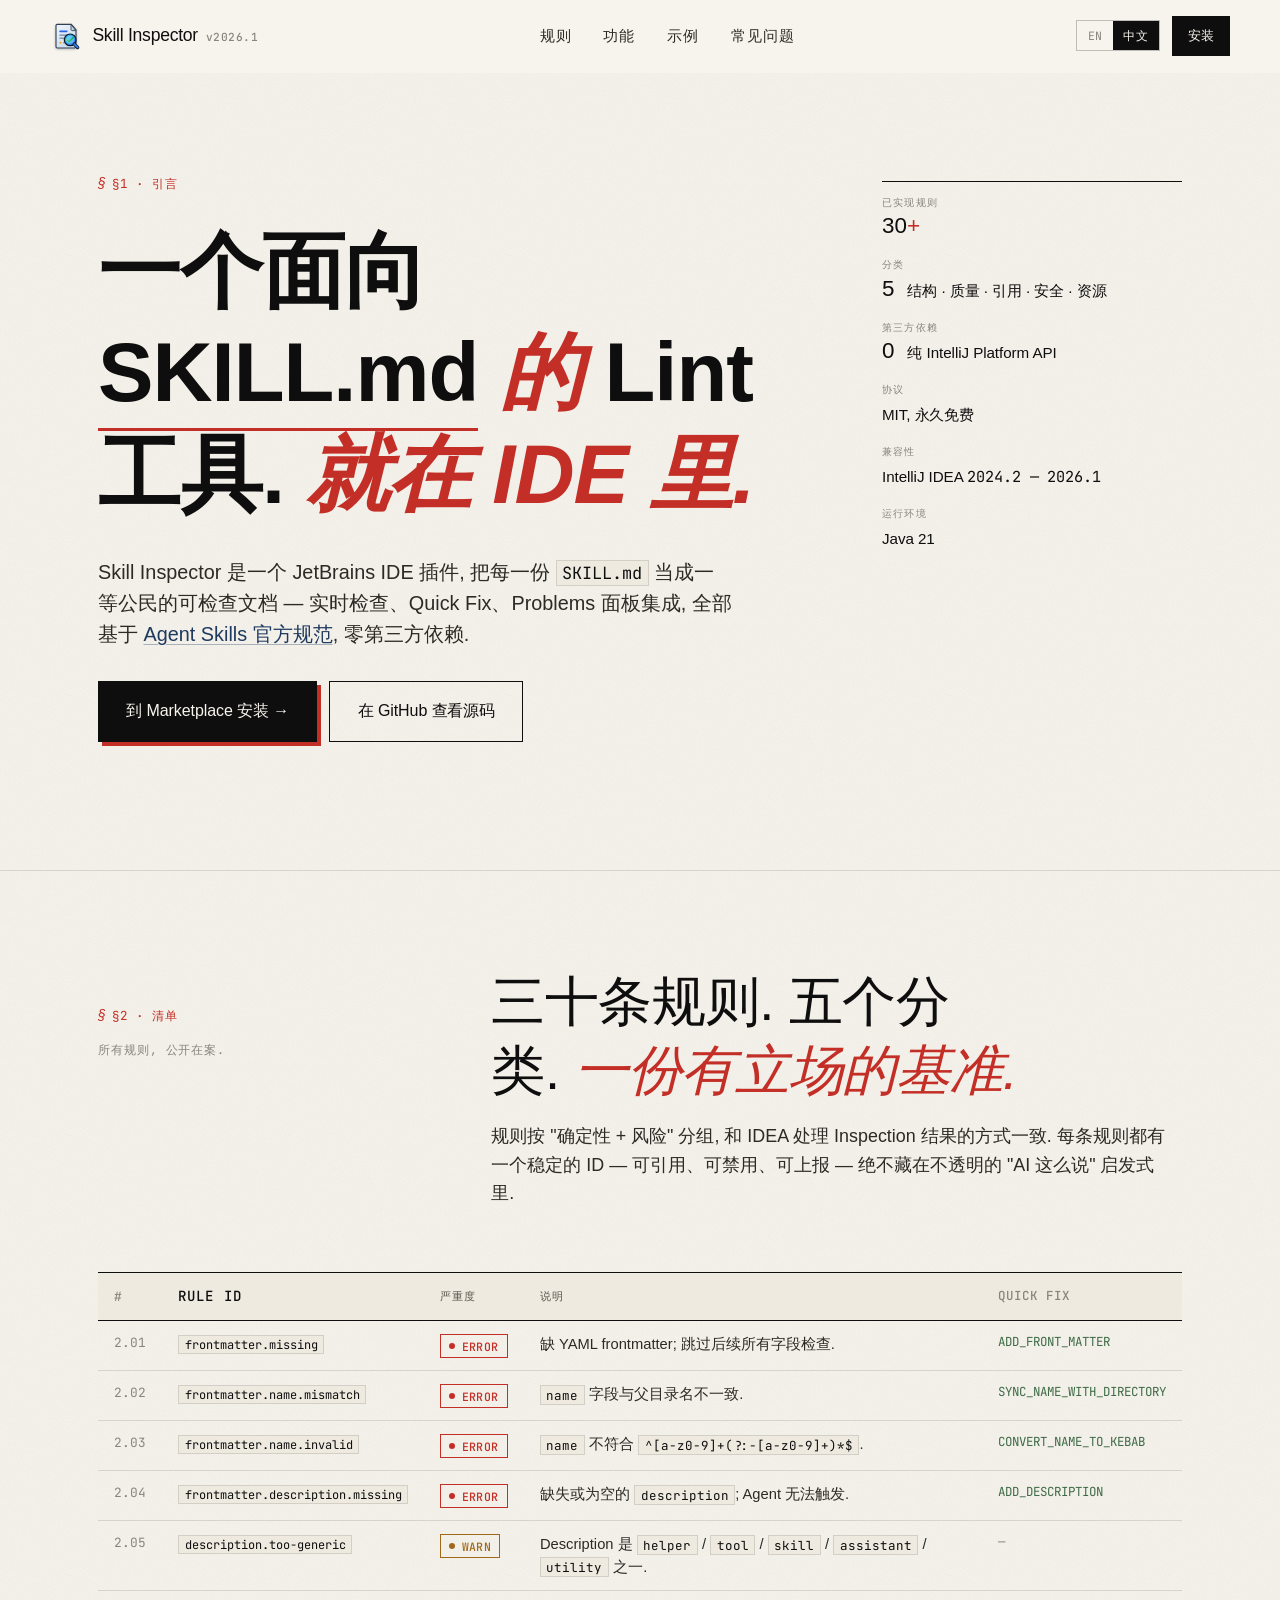
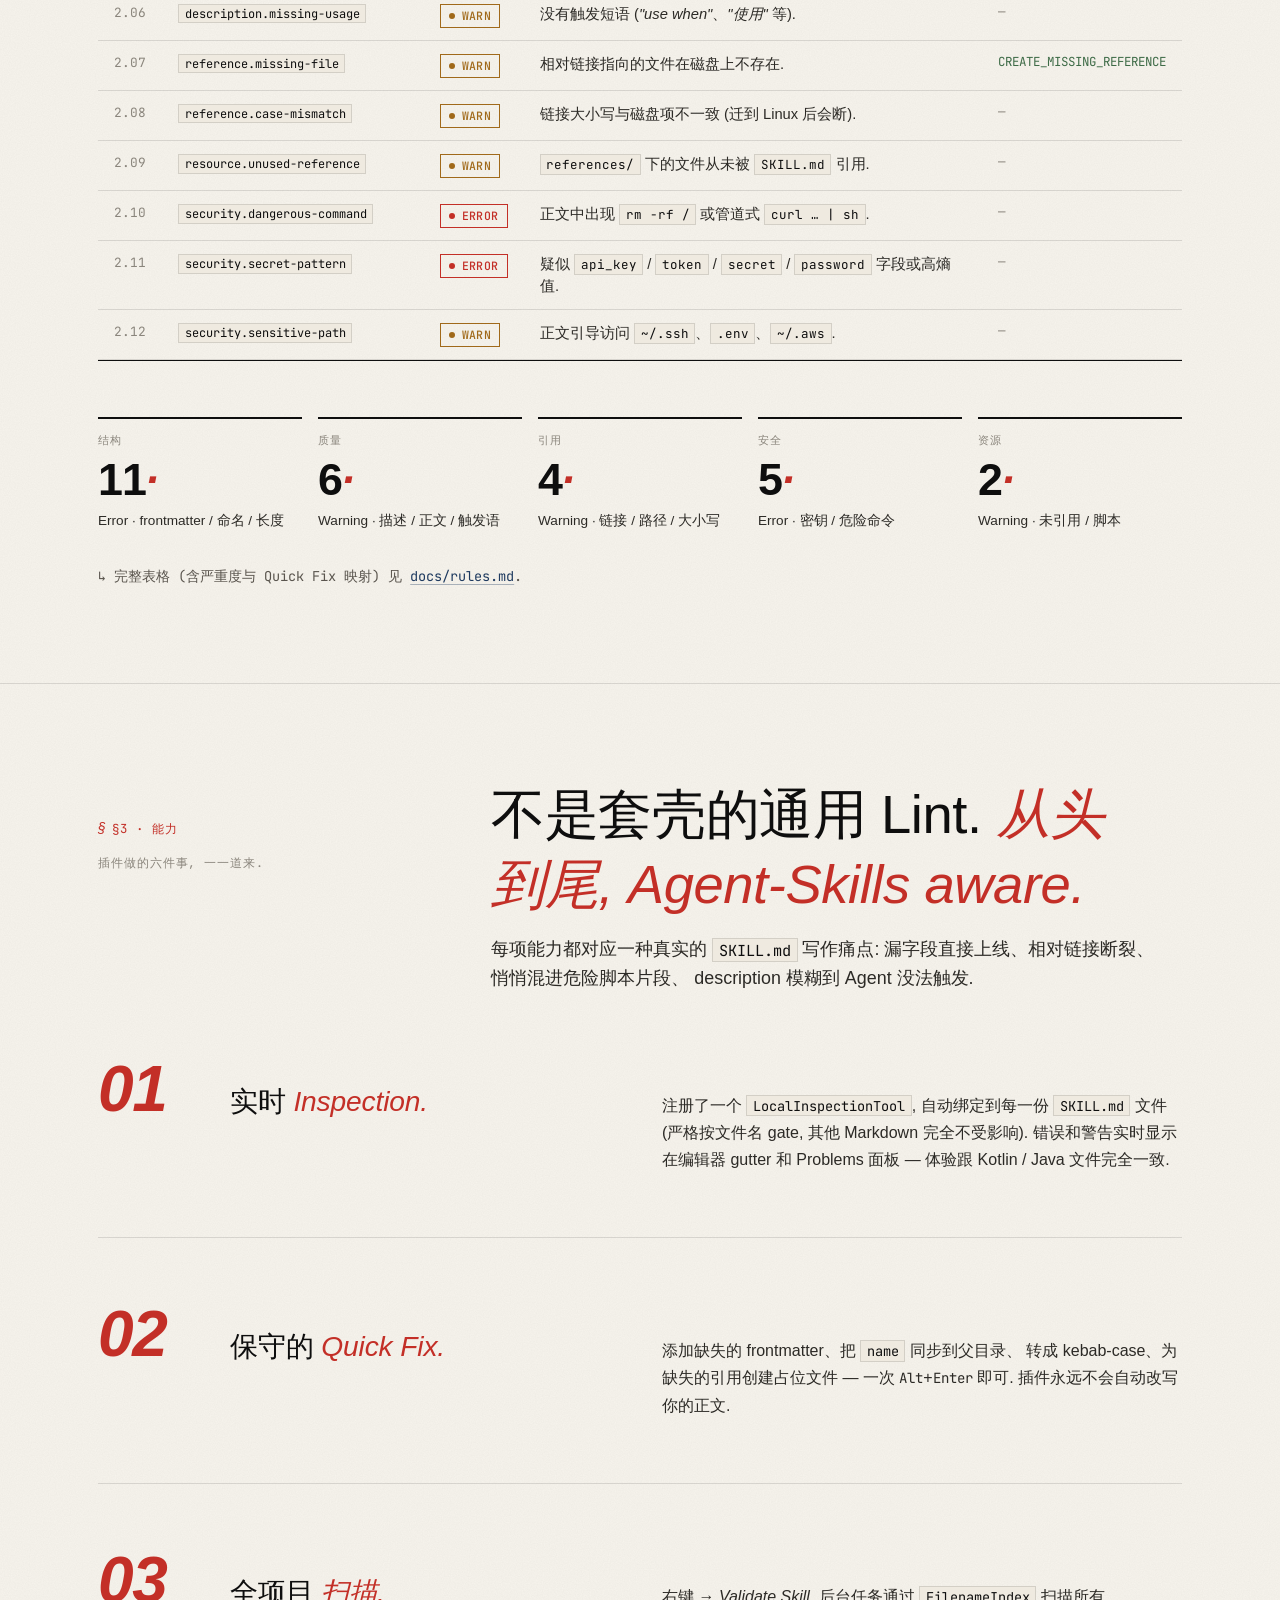
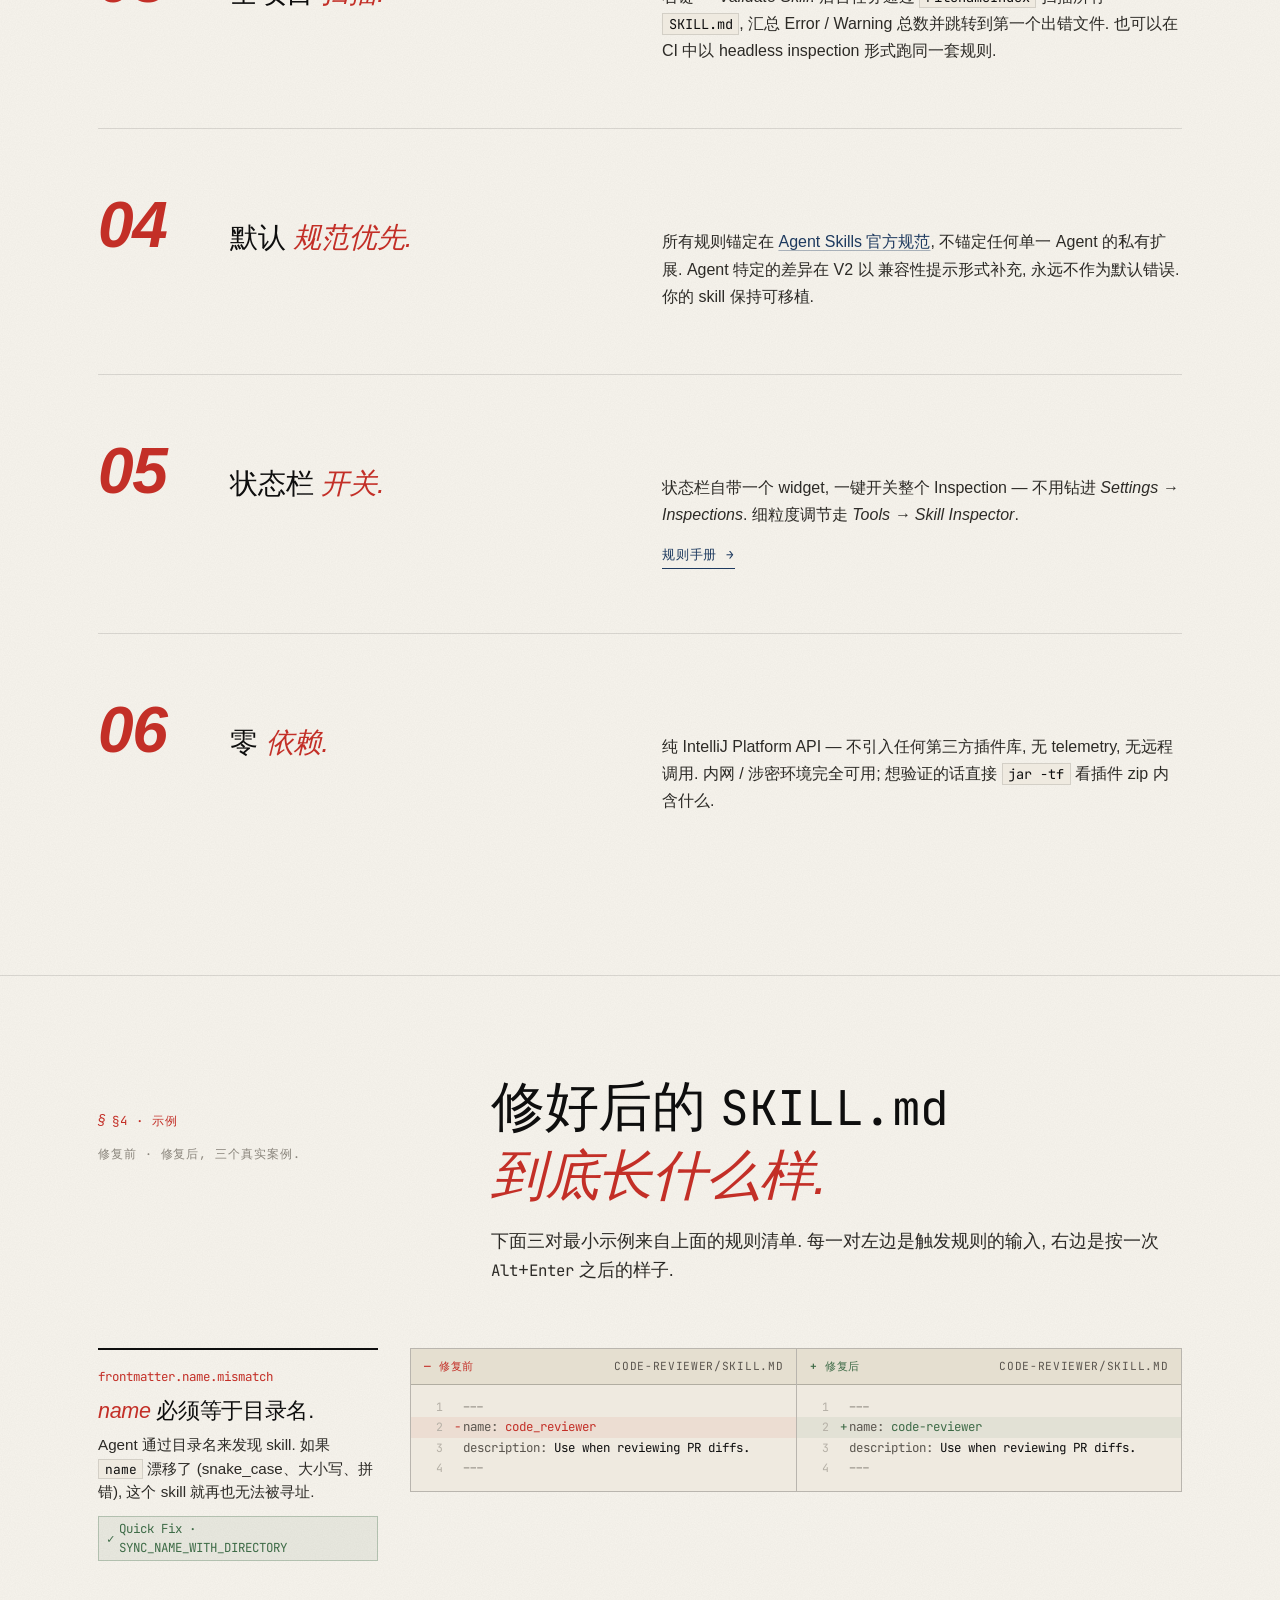
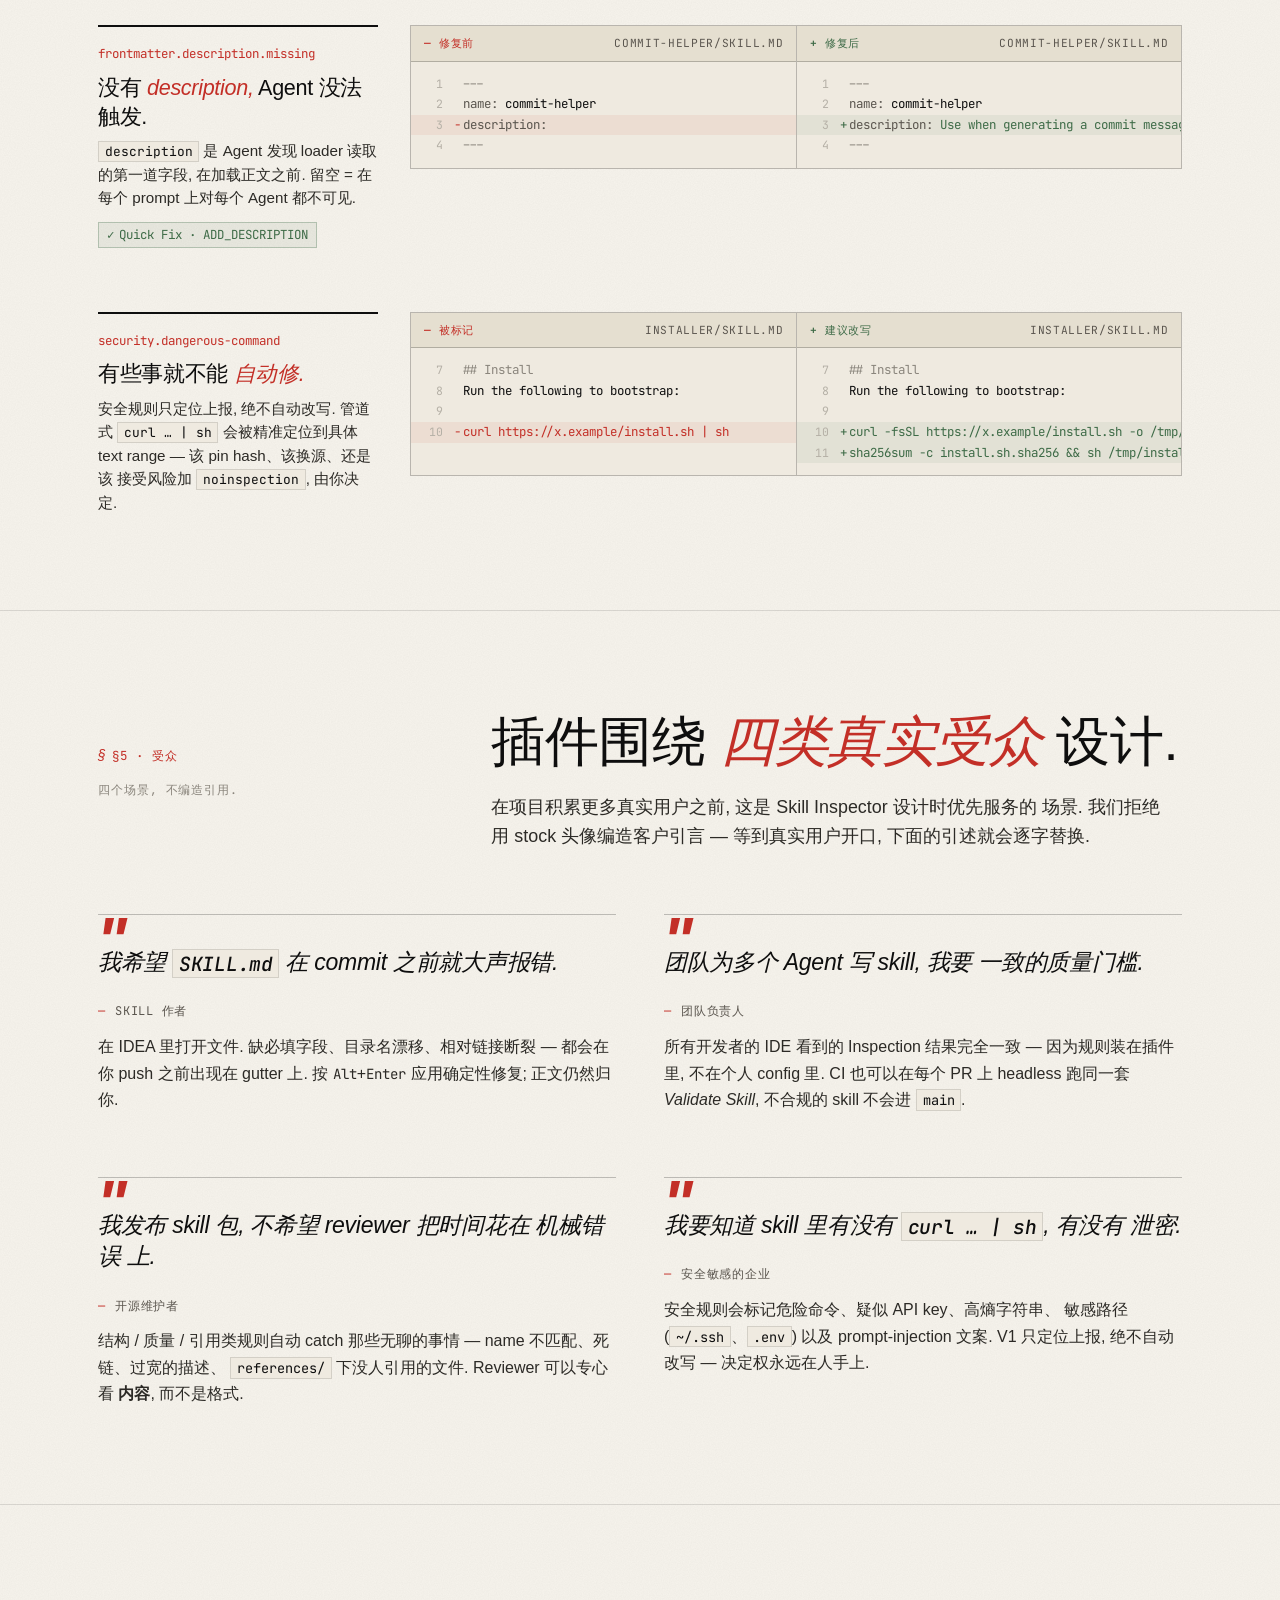
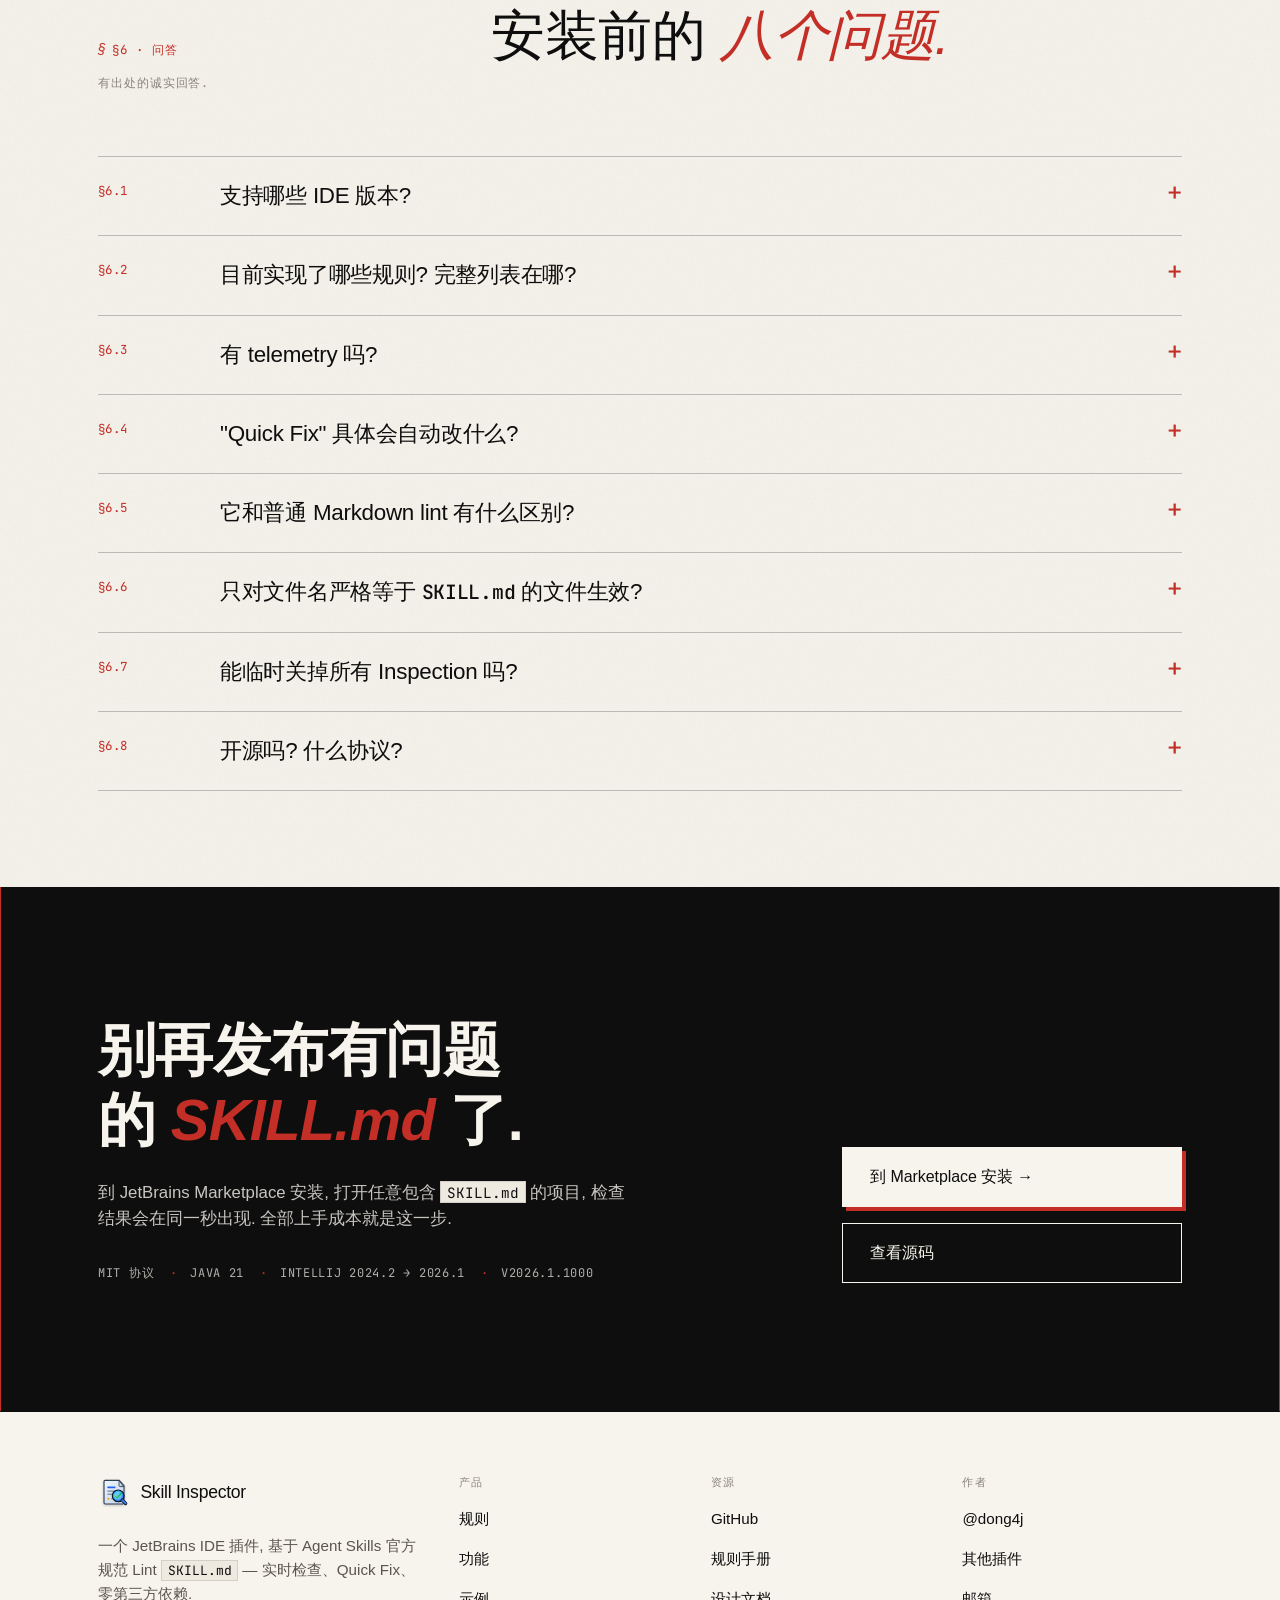
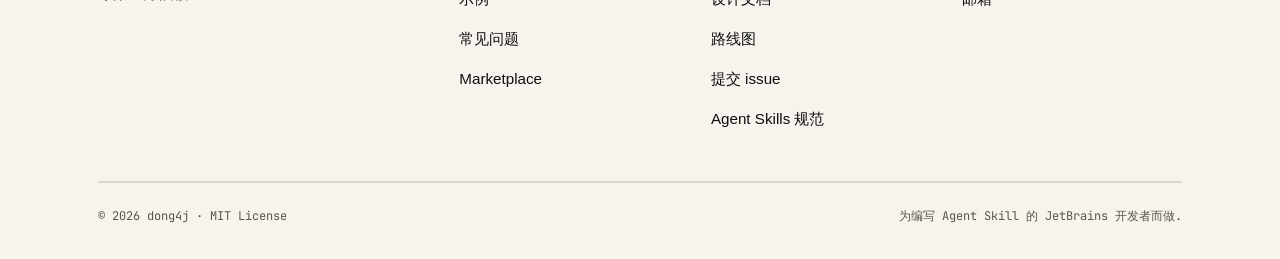
==== commit 963ce7b8: "refactor(landing): 更新页脚内容及优化部署配置 - 移除页脚中字体及协议的 colophon 样式，实现多列链接和版权信息的展示 - 替换中文和英文页脚底部文字，突出面向 JetBr" ====
--- a/landing/zh/index.html
+++ b/landing/zh/index.html
@@ -12,19 +12,19 @@
     - lang="zh-Hans" 触发 styles.css 里中文字距 / 行距修正 (如有)
 -->
 <html lang="zh-Hans">
-  <head>
+<head>
     <meta charset="utf-8">
     <meta name="viewport" content="width=device-width, initial-scale=1, viewport-fit=cover">
     <meta name="theme-color" content="#F7F4ED">
 
     <title>Skill Inspector — 一个面向 SKILL.md 的 Lint 工具, 就在 JetBrains IDE 里 | dong4j</title>
     <meta
-      name="description"
-      content="一个 JetBrains IDE 插件, 让 SKILL.md 像代码一样接受实时 Lint 检查. 基于 Agent Skills 官方规范的 30+ 条规则, 覆盖结构 / 质量 / 引用 / 安全 / 资源五个维度, 提供 Quick Fix 与 Problems 面板集成, 零第三方依赖."
+            name="description"
+            content="一个 JetBrains IDE 插件, 让 SKILL.md 像代码一样接受实时 Lint 检查. 基于 Agent Skills 官方规范的 30+ 条规则, 覆盖结构 / 质量 / 引用 / 安全 / 资源五个维度, 提供 Quick Fix 与 Problems 面板集成, 零第三方依赖."
     >
     <meta
-      name="keywords"
-      content="Skill Inspector, Agent Skills, SKILL.md, JetBrains 插件, IntelliJ 插件, markdown lint, frontmatter 校验, agent skills 规范"
+            name="keywords"
+            content="Skill Inspector, Agent Skills, SKILL.md, JetBrains 插件, IntelliJ 插件, markdown lint, frontmatter 校验, agent skills 规范"
     >
     <meta name="author" content="dong4j">
 
@@ -32,8 +32,8 @@
     <meta property="og:locale" content="zh_CN">
     <meta property="og:title" content="Skill Inspector — 一个面向 SKILL.md 的 Lint 工具">
     <meta
-      property="og:description"
-      content="实时检查 Agent Skills (SKILL.md). 30+ 条规则覆盖结构 / 质量 / 引用 / 安全 / 资源, 提供 Quick Fix 与 Problems 面板集成."
+            property="og:description"
+            content="实时检查 Agent Skills (SKILL.md). 30+ 条规则覆盖结构 / 质量 / 引用 / 安全 / 资源, 提供 Quick Fix 与 Problems 面板集成."
     >
     <meta property="og:image" content="../assets/plugin-icon.svg">
 
@@ -53,876 +53,926 @@
     <link rel="preconnect" href="https://fonts.googleapis.com">
     <link rel="preconnect" href="https://fonts.gstatic.com" crossorigin>
     <link
-      href="https://fonts.googleapis.com/css2?family=JetBrains+Mono:wght@400;500&display=swap"
-      rel="stylesheet"
+            href="https://fonts.googleapis.com/css2?family=JetBrains+Mono:wght@400;500&display=swap"
+            rel="stylesheet"
     >
 
     <link rel="stylesheet" href="../assets/styles.css">
-  </head>
-
-  <body>
-    <header class="site-header" data-scrolled="false">
-      <div class="container nav">
+</head>
+
+<body>
+<header class="site-header" data-scrolled="false">
+    <div class="container nav">
         <a href="#top" class="brand" aria-label="Skill Inspector 首页">
           <span class="brand-mark" aria-hidden="true">
             <img src="../assets/plugin-icon.svg" alt="">
           </span>
-          <span class="brand-name">
+            <span class="brand-name">
             <span>Skill Inspector</span>
             <span class="brand-version">v2026.1</span>
           </span>
         </a>
 
         <nav aria-label="主导航">
-          <ul class="nav-links">
-            <li><a href="#rules">规则</a></li>
-            <li><a href="#features">功能</a></li>
-            <li><a href="#diffs">示例</a></li>
-            <li><a href="#faq">常见问题</a></li>
-          </ul>
+            <ul class="nav-links">
+                <li><a href="#rules">规则</a></li>
+                <li><a href="#features">功能</a></li>
+                <li><a href="#diffs">示例</a></li>
+                <li><a href="#faq">常见问题</a></li>
+            </ul>
         </nav>
 
         <div class="nav-actions">
-          <div class="lang-switch" role="group" aria-label="语言切换">
-            <a href="../">EN</a>
-            <a href="./" aria-current="true">中文</a>
-          </div>
-          <a
-            class="nav-cta"
-            href="https://plugins.jetbrains.com/plugin/31938"
-            target="_blank"
-            rel="noopener"
-          >
-            安装
-          </a>
-        </div>
-      </div>
-    </header>
-
-    <main id="top">
-      <!-- ================================================================
-           §1 Hero
-           ================================================================ -->
-      <section class="hero">
+            <div class="lang-switch" role="group" aria-label="语言切换">
+                <a href="../">EN</a>
+                <a href="./" aria-current="true">中文</a>
+            </div>
+            <a
+                    class="nav-cta"
+                    href="https://plugins.jetbrains.com/plugin/31938"
+                    target="_blank"
+                    rel="noopener"
+            >
+                安装
+            </a>
+        </div>
+    </div>
+</header>
+
+<main id="top">
+    <!-- ================================================================
+         §1 Hero
+         ================================================================ -->
+    <section class="hero">
         <div class="container hero-grid">
-          <div>
-            <div class="hero-eyebrow">
-              <span class="section-num">§1 · 引言</span>
-            </div>
-
-            <h1 class="hero-title">
-              一个面向
-              <em><span class="underdash">SKILL.md</span> 的</em>
-              Lint 工具.
-              <em>就在 IDE 里.</em>
-            </h1>
-
-            <p class="hero-lead">
-              Skill Inspector 是一个 JetBrains IDE 插件, 把每一份
-              <code>SKILL.md</code> 当成一等公民的可检查文档 —
-              实时检查、Quick Fix、Problems 面板集成, 全部基于
-              <a href="https://agentskills.io/specification" target="_blank" rel="noopener">Agent&nbsp;Skills&nbsp;官方规范</a>,
-              零第三方依赖.
+            <div>
+                <div class="hero-eyebrow">
+                    <span class="section-num">§1 · 引言</span>
+                </div>
+
+                <h1 class="hero-title">
+                    一个面向
+                    <em><span class="underdash">SKILL.md</span> 的</em>
+                    Lint 工具.
+                    <em>就在 IDE 里.</em>
+                </h1>
+
+                <p class="hero-lead">
+                    Skill Inspector 是一个 JetBrains IDE 插件, 把每一份
+                    <code>SKILL.md</code> 当成一等公民的可检查文档 —
+                    实时检查、Quick Fix、Problems 面板集成, 全部基于
+                    <a href="https://agentskills.io/specification" target="_blank" rel="noopener">Agent&nbsp;Skills&nbsp;官方规范</a>,
+                    零第三方依赖.
+                </p>
+
+                <div class="hero-cta">
+                    <a
+                            class="btn btn-primary btn-lg"
+                            href="https://plugins.jetbrains.com/plugin/31938"
+                            target="_blank"
+                            rel="noopener"
+                    >
+                        到 Marketplace 安装 →
+                    </a>
+                    <a
+                            class="btn btn-ghost btn-lg"
+                            href="https://github.com/dong4j/skill-inspector"
+                            target="_blank"
+                            rel="noopener"
+                    >
+                        在 GitHub 查看源码
+                    </a>
+                </div>
+            </div>
+
+            <!-- Marginalia 右栏: 杂志页眉式元数据 -->
+            <aside aria-label="插件元数据">
+                <dl class="marginalia">
+                    <div>
+                        <dt>已实现规则</dt>
+                        <dd><strong>30<span class="em">+</span></strong></dd>
+                    </div>
+                    <div>
+                        <dt>分类</dt>
+                        <dd><strong>5</strong> 结构 · 质量 · 引用 · 安全 · 资源</dd>
+                    </div>
+                    <div>
+                        <dt>第三方依赖</dt>
+                        <dd><strong>0</strong> 纯 IntelliJ Platform API</dd>
+                    </div>
+                    <div>
+                        <dt>协议</dt>
+                        <dd>MIT, 永久免费</dd>
+                    </div>
+                    <div>
+                        <dt>兼容性</dt>
+                        <dd>IntelliJ IDEA <span class="mono">2024.2 — 2026.1</span></dd>
+                    </div>
+                    <div>
+                        <dt>运行环境</dt>
+                        <dd>Java 21</dd>
+                    </div>
+                </dl>
+            </aside>
+        </div>
+    </section>
+
+    <!-- ================================================================
+         §2 规则清单
+         ================================================================ -->
+    <section id="rules">
+        <div class="container">
+            <header class="section-head reveal">
+                <div class="meta">
+                    <div class="section-num">§2 · 清单</div>
+                    <div class="meta-line">所有规则, 公开在案.</div>
+                </div>
+                <div>
+                    <h2 class="section-title">
+                        三十条规则. 五个分类. <em>一份有立场的基准.</em>
+                    </h2>
+                    <p class="section-lead">
+                        规则按 "确定性 + 风险" 分组, 和 IDEA 处理 Inspection 结果的方式一致.
+                        每条规则都有一个稳定的 ID — 可引用、可禁用、可上报 —
+                        绝不藏在不透明的 "AI 这么说" 启发式里.
+                    </p>
+                </div>
+            </header>
+
+            <div class="rules-table-wrap reveal">
+                <table class="rules-table" aria-label="精选 Inspection 规则">
+                    <thead>
+                    <tr>
+                        <th class="col-num">#</th>
+                        <th class="col-id">Rule ID</th>
+                        <th>严重度</th>
+                        <th>说明</th>
+                        <th class="col-fix">Quick Fix</th>
+                    </tr>
+                    </thead>
+                    <tbody>
+                    <tr>
+                        <td class="col-num">2.01</td>
+                        <td class="col-id"><code>frontmatter.missing</code></td>
+                        <td><span class="sev sev-error">Error</span></td>
+                        <td class="col-desc">缺 YAML frontmatter; 跳过后续所有字段检查.</td>
+                        <td class="col-fix has-fix">ADD_FRONT_MATTER</td>
+                    </tr>
+                    <tr>
+                        <td class="col-num">2.02</td>
+                        <td class="col-id"><code>frontmatter.name.mismatch</code></td>
+                        <td><span class="sev sev-error">Error</span></td>
+                        <td class="col-desc"><code>name</code> 字段与父目录名不一致.</td>
+                        <td class="col-fix has-fix">SYNC_NAME_WITH_DIRECTORY</td>
+                    </tr>
+                    <tr>
+                        <td class="col-num">2.03</td>
+                        <td class="col-id"><code>frontmatter.name.invalid</code></td>
+                        <td><span class="sev sev-error">Error</span></td>
+                        <td class="col-desc"><code>name</code> 不符合 <code>^[a-z0-9]+(?:-[a-z0-9]+)*$</code>.</td>
+                        <td class="col-fix has-fix">CONVERT_NAME_TO_KEBAB</td>
+                    </tr>
+                    <tr>
+                        <td class="col-num">2.04</td>
+                        <td class="col-id"><code>frontmatter.description.missing</code></td>
+                        <td><span class="sev sev-error">Error</span></td>
+                        <td class="col-desc">缺失或为空的 <code>description</code>; Agent 无法触发.</td>
+                        <td class="col-fix has-fix">ADD_DESCRIPTION</td>
+                    </tr>
+                    <tr>
+                        <td class="col-num">2.05</td>
+                        <td class="col-id"><code>description.too-generic</code></td>
+                        <td><span class="sev sev-warning">Warn</span></td>
+                        <td class="col-desc">Description 是 <code>helper</code> / <code>tool</code> / <code>skill</code> /
+                            <code>assistant</code> / <code>utility</code> 之一.
+                        </td>
+                        <td class="col-fix">—</td>
+                    </tr>
+                    <tr>
+                        <td class="col-num">2.06</td>
+                        <td class="col-id"><code>description.missing-usage</code></td>
+                        <td><span class="sev sev-warning">Warn</span></td>
+                        <td class="col-desc">没有触发短语 (<em>"use when"</em>、<em>"使用"</em> 等).</td>
+                        <td class="col-fix">—</td>
+                    </tr>
+                    <tr>
+                        <td class="col-num">2.07</td>
+                        <td class="col-id"><code>reference.missing-file</code></td>
+                        <td><span class="sev sev-warning">Warn</span></td>
+                        <td class="col-desc">相对链接指向的文件在磁盘上不存在.</td>
+                        <td class="col-fix has-fix">CREATE_MISSING_REFERENCE</td>
+                    </tr>
+                    <tr>
+                        <td class="col-num">2.08</td>
+                        <td class="col-id"><code>reference.case-mismatch</code></td>
+                        <td><span class="sev sev-warning">Warn</span></td>
+                        <td class="col-desc">链接大小写与磁盘项不一致 (迁到 Linux 后会断).</td>
+                        <td class="col-fix">—</td>
+                    </tr>
+                    <tr>
+                        <td class="col-num">2.09</td>
+                        <td class="col-id"><code>resource.unused-reference</code></td>
+                        <td><span class="sev sev-warning">Warn</span></td>
+                        <td class="col-desc"><code>references/</code> 下的文件从未被 <code>SKILL.md</code> 引用.</td>
+                        <td class="col-fix">—</td>
+                    </tr>
+                    <tr>
+                        <td class="col-num">2.10</td>
+                        <td class="col-id"><code>security.dangerous-command</code></td>
+                        <td><span class="sev sev-error">Error</span></td>
+                        <td class="col-desc">正文中出现 <code>rm -rf /</code> 或管道式 <code>curl … | sh</code>.</td>
+                        <td class="col-fix">—</td>
+                    </tr>
+                    <tr>
+                        <td class="col-num">2.11</td>
+                        <td class="col-id"><code>security.secret-pattern</code></td>
+                        <td><span class="sev sev-error">Error</span></td>
+                        <td class="col-desc">疑似 <code>api_key</code> / <code>token</code> / <code>secret</code> / <code>password</code>
+                            字段或高熵值.
+                        </td>
+                        <td class="col-fix">—</td>
+                    </tr>
+                    <tr>
+                        <td class="col-num">2.12</td>
+                        <td class="col-id"><code>security.sensitive-path</code></td>
+                        <td><span class="sev sev-warning">Warn</span></td>
+                        <td class="col-desc">正文引导访问 <code>~/.ssh</code>、<code>.env</code>、<code>~/.aws</code>.</td>
+                        <td class="col-fix">—</td>
+                    </tr>
+                    </tbody>
+                </table>
+            </div>
+
+            <!-- 5 类规则 tally -->
+            <div class="rules-tally reveal-stagger">
+                <div class="tally-item">
+                    <div class="tally-cat">结构</div>
+                    <div class="tally-num">11<em>·</em></div>
+                    <div class="tally-label">Error · frontmatter / 命名 / 长度</div>
+                </div>
+                <div class="tally-item">
+                    <div class="tally-cat">质量</div>
+                    <div class="tally-num">6<em>·</em></div>
+                    <div class="tally-label">Warning · 描述 / 正文 / 触发语</div>
+                </div>
+                <div class="tally-item">
+                    <div class="tally-cat">引用</div>
+                    <div class="tally-num">4<em>·</em></div>
+                    <div class="tally-label">Warning · 链接 / 路径 / 大小写</div>
+                </div>
+                <div class="tally-item">
+                    <div class="tally-cat">安全</div>
+                    <div class="tally-num">5<em>·</em></div>
+                    <div class="tally-label">Error · 密钥 / 危险命令</div>
+                </div>
+                <div class="tally-item">
+                    <div class="tally-cat">资源</div>
+                    <div class="tally-num">2<em>·</em></div>
+                    <div class="tally-label">Warning · 未引用 / 脚本</div>
+                </div>
+            </div>
+
+            <p class="rules-cta reveal">
+                ↳ 完整表格 (含严重度与 Quick Fix 映射) 见
+                <a href="https://github.com/dong4j/skill-inspector/blob/main/docs/rules.md" target="_blank" rel="noopener">docs/rules.md</a>.
             </p>
-
-            <div class="hero-cta">
-              <a
-                class="btn btn-primary btn-lg"
-                href="https://plugins.jetbrains.com/plugin/31938"
-                target="_blank"
-                rel="noopener"
-              >
+        </div>
+    </section>
+
+    <!-- ================================================================
+         §3 能力
+         ================================================================ -->
+    <section id="features">
+        <div class="container">
+            <header class="section-head reveal">
+                <div class="meta">
+                    <div class="section-num">§3 · 能力</div>
+                    <div class="meta-line">插件做的六件事, 一一道来.</div>
+                </div>
+                <div>
+                    <h2 class="section-title">
+                        不是套壳的通用 Lint. <em>从头到尾, Agent-Skills aware.</em>
+                    </h2>
+                    <p class="section-lead">
+                        每项能力都对应一种真实的 <code>SKILL.md</code> 写作痛点:
+                        漏字段直接上线、相对链接断裂、悄悄混进危险脚本片段、
+                        description 模糊到 Agent 没法触发.
+                    </p>
+                </div>
+            </header>
+
+            <div class="features-list reveal-stagger">
+                <article class="feature">
+                    <div class="feature-num">01</div>
+                    <h3 class="feature-title">实时 <em>Inspection.</em></h3>
+                    <div class="feature-body">
+                        <p>
+                            注册了一个 <code>LocalInspectionTool</code>, 自动绑定到每一份
+                            <code>SKILL.md</code> 文件 (严格按文件名 gate, 其他 Markdown
+                            完全不受影响). 错误和警告实时显示在编辑器 gutter 和 Problems
+                            面板 — 体验跟 Kotlin / Java 文件完全一致.
+                        </p>
+                    </div>
+                </article>
+
+                <article class="feature">
+                    <div class="feature-num">02</div>
+                    <h3 class="feature-title">保守的 <em>Quick Fix.</em></h3>
+                    <div class="feature-body">
+                        <p>
+                            添加缺失的 frontmatter、把 <code>name</code> 同步到父目录、
+                            转成 kebab-case、为缺失的引用创建占位文件 — 一次
+                            <kbd>Alt</kbd>+<kbd>Enter</kbd> 即可. 插件永远不会自动改写你的正文.
+                        </p>
+                    </div>
+                </article>
+
+                <article class="feature">
+                    <div class="feature-num">03</div>
+                    <h3 class="feature-title">全项目 <em>扫描.</em></h3>
+                    <div class="feature-body">
+                        <p>
+                            右键 → <em>Validate&nbsp;Skill</em>. 后台任务通过
+                            <code>FilenameIndex</code> 扫描所有 <code>SKILL.md</code>,
+                            汇总 Error / Warning 总数并跳转到第一个出错文件. 也可以在 CI
+                            中以 headless inspection 形式跑同一套规则.
+                        </p>
+                    </div>
+                </article>
+
+                <article class="feature">
+                    <div class="feature-num">04</div>
+                    <h3 class="feature-title">默认 <em>规范优先.</em></h3>
+                    <div class="feature-body">
+                        <p>
+                            所有规则锚定在
+                            <a href="https://agentskills.io/specification" target="_blank" rel="noopener">Agent&nbsp;Skills&nbsp;官方规范</a>,
+                            不锚定任何单一 Agent 的私有扩展. Agent 特定的差异在 V2 以
+                            兼容性提示形式补充, 永远不作为默认错误. 你的 skill 保持可移植.
+                        </p>
+                    </div>
+                </article>
+
+                <article class="feature">
+                    <div class="feature-num">05</div>
+                    <h3 class="feature-title">状态栏 <em>开关.</em></h3>
+                    <div class="feature-body">
+                        <p>
+                            状态栏自带一个 widget, 一键开关整个 Inspection —
+                            不用钻进 <em>Settings → Inspections</em>. 细粒度调节走
+                            <em>Tools → Skill Inspector</em>.
+                        </p>
+                        <a class="read-more" href="https://github.com/dong4j/skill-inspector/blob/main/docs/rules.md" target="_blank" rel="noopener">
+                            规则手册 →
+                        </a>
+                    </div>
+                </article>
+
+                <article class="feature">
+                    <div class="feature-num">06</div>
+                    <h3 class="feature-title">零 <em>依赖.</em></h3>
+                    <div class="feature-body">
+                        <p>
+                            纯 IntelliJ Platform API — 不引入任何第三方插件库, 无 telemetry,
+                            无远程调用. 内网 / 涉密环境完全可用; 想验证的话直接
+                            <code>jar -tf</code> 看插件 zip 内含什么.
+                        </p>
+                    </div>
+                </article>
+            </div>
+        </div>
+    </section>
+
+    <!-- ================================================================
+         §4 示例 (Code diff gallery)
+         ================================================================ -->
+    <section id="diffs">
+        <div class="container">
+            <header class="section-head reveal">
+                <div class="meta">
+                    <div class="section-num">§4 · 示例</div>
+                    <div class="meta-line">修复前 · 修复后, 三个真实案例.</div>
+                </div>
+                <div>
+                    <h2 class="section-title">
+                        修好后的 <code class="mono">SKILL.md</code> <em>到底长什么样.</em>
+                    </h2>
+                    <p class="section-lead">
+                        下面三对最小示例来自上面的规则清单. 每一对左边是触发规则的输入,
+                        右边是按一次 <kbd>Alt</kbd>+<kbd>Enter</kbd> 之后的样子.
+                    </p>
+                </div>
+            </header>
+
+            <div class="diff-grid reveal-stagger">
+                <!-- Diff 1 -->
+                <article class="diff-item">
+                    <div class="diff-caption">
+                        <div class="diff-rule">frontmatter.name.mismatch</div>
+                        <h3 class="diff-h"><em>name</em> 必须等于目录名.</h3>
+                        <p class="diff-cap-body">
+                            Agent 通过目录名来发现 skill. 如果 <code>name</code> 漂移了
+                            (snake_case、大小写、拼错), 这个 skill 就再也无法被寻址.
+                            <span class="fix">Quick Fix · SYNC_NAME_WITH_DIRECTORY</span>
+                        </p>
+                    </div>
+                    <div class="diff-blocks">
+                        <div class="diff-block before">
+                            <div class="diff-block-head"><span class="tag">— 修复前</span><span>code-reviewer/SKILL.md</span></div>
+                            <div class="diff-block-body">
+                                <div class="diff-line">
+                                    <span class="ln">1</span><span class="marker"></span><span class="code"><span class="c">---</span></span>
+                                </div>
+                                <div class="diff-line del">
+                                    <span class="ln">2</span><span class="marker"></span><span class="code"><span class="k">name:</span> <span class="vr">code_reviewer</span></span>
+                                </div>
+                                <div class="diff-line">
+                                    <span class="ln">3</span><span class="marker"></span><span class="code"><span class="k">description:</span> <span class="v">Use when reviewing PR diffs.</span></span>
+                                </div>
+                                <div class="diff-line">
+                                    <span class="ln">4</span><span class="marker"></span><span class="code"><span class="c">---</span></span>
+                                </div>
+                            </div>
+                        </div>
+                        <div class="diff-block after">
+                            <div class="diff-block-head"><span class="tag">+ 修复后</span><span>code-reviewer/SKILL.md</span></div>
+                            <div class="diff-block-body">
+                                <div class="diff-line">
+                                    <span class="ln">1</span><span class="marker"></span><span class="code"><span class="c">---</span></span>
+                                </div>
+                                <div class="diff-line add">
+                                    <span class="ln">2</span><span class="marker"></span><span class="code"><span class="k">name:</span> <span class="vg">code-reviewer</span></span>
+                                </div>
+                                <div class="diff-line">
+                                    <span class="ln">3</span><span class="marker"></span><span class="code"><span class="k">description:</span> <span class="v">Use when reviewing PR diffs.</span></span>
+                                </div>
+                                <div class="diff-line">
+                                    <span class="ln">4</span><span class="marker"></span><span class="code"><span class="c">---</span></span>
+                                </div>
+                            </div>
+                        </div>
+                    </div>
+                </article>
+
+                <!-- Diff 2 -->
+                <article class="diff-item">
+                    <div class="diff-caption">
+                        <div class="diff-rule">frontmatter.description.missing</div>
+                        <h3 class="diff-h">没有 <em>description,</em> Agent 没法触发.</h3>
+                        <p class="diff-cap-body">
+                            <code>description</code> 是 Agent 发现 loader 读取的第一道字段,
+                            在加载正文之前. 留空 = 在每个 prompt 上对每个 Agent 都不可见.
+                            <span class="fix">Quick Fix · ADD_DESCRIPTION</span>
+                        </p>
+                    </div>
+                    <div class="diff-blocks">
+                        <div class="diff-block before">
+                            <div class="diff-block-head"><span class="tag">— 修复前</span><span>commit-helper/SKILL.md</span></div>
+                            <div class="diff-block-body">
+                                <div class="diff-line">
+                                    <span class="ln">1</span><span class="marker"></span><span class="code"><span class="c">---</span></span>
+                                </div>
+                                <div class="diff-line">
+                                    <span class="ln">2</span><span class="marker"></span><span class="code"><span class="k">name:</span> <span class="v">commit-helper</span></span>
+                                </div>
+                                <div class="diff-line del">
+                                    <span class="ln">3</span><span class="marker"></span><span class="code"><span class="k">description:</span> <span class="vr"></span></span>
+                                </div>
+                                <div class="diff-line">
+                                    <span class="ln">4</span><span class="marker"></span><span class="code"><span class="c">---</span></span>
+                                </div>
+                            </div>
+                        </div>
+                        <div class="diff-block after">
+                            <div class="diff-block-head"><span class="tag">+ 修复后</span><span>commit-helper/SKILL.md</span></div>
+                            <div class="diff-block-body">
+                                <div class="diff-line">
+                                    <span class="ln">1</span><span class="marker"></span><span class="code"><span class="c">---</span></span>
+                                </div>
+                                <div class="diff-line">
+                                    <span class="ln">2</span><span class="marker"></span><span class="code"><span class="k">name:</span> <span class="v">commit-helper</span></span>
+                                </div>
+                                <div class="diff-line add">
+                                    <span class="ln">3</span><span class="marker"></span><span class="code"><span class="k">description:</span> <span class="vg">Use when generating a commit message from staged changes.</span></span>
+                                </div>
+                                <div class="diff-line">
+                                    <span class="ln">4</span><span class="marker"></span><span class="code"><span class="c">---</span></span>
+                                </div>
+                            </div>
+                        </div>
+                    </div>
+                </article>
+
+                <!-- Diff 3 -->
+                <article class="diff-item">
+                    <div class="diff-caption">
+                        <div class="diff-rule">security.dangerous-command</div>
+                        <h3 class="diff-h">有些事就不能 <em>自动修.</em></h3>
+                        <p class="diff-cap-body">
+                            安全规则只定位上报, 绝不自动改写. 管道式 <code>curl … | sh</code>
+                            会被精准定位到具体 text range — 该 pin hash、该换源、还是该
+                            接受风险加 <code>noinspection</code>, 由你决定.
+                        </p>
+                    </div>
+                    <div class="diff-blocks">
+                        <div class="diff-block before">
+                            <div class="diff-block-head"><span class="tag">— 被标记</span><span>installer/SKILL.md</span></div>
+                            <div class="diff-block-body">
+                                <div class="diff-line">
+                                    <span class="ln">7</span><span class="marker"></span><span class="code"><span class="c">## Install</span></span>
+                                </div>
+                                <div class="diff-line">
+                                    <span class="ln">8</span><span class="marker"></span><span class="code"><span class="v">Run the following to bootstrap:</span></span>
+                                </div>
+                                <div class="diff-line"><span class="ln">9</span><span class="marker"></span><span class="code">&nbsp;</span>
+                                </div>
+                                <div class="diff-line del">
+                                    <span class="ln">10</span><span class="marker"></span><span class="code"><span class="vr">    curl https://x.example/install.sh | sh</span></span>
+                                </div>
+                            </div>
+                        </div>
+                        <div class="diff-block after">
+                            <div class="diff-block-head"><span class="tag">+ 建议改写</span><span>installer/SKILL.md</span></div>
+                            <div class="diff-block-body">
+                                <div class="diff-line">
+                                    <span class="ln">7</span><span class="marker"></span><span class="code"><span class="c">## Install</span></span>
+                                </div>
+                                <div class="diff-line">
+                                    <span class="ln">8</span><span class="marker"></span><span class="code"><span class="v">Run the following to bootstrap:</span></span>
+                                </div>
+                                <div class="diff-line"><span class="ln">9</span><span class="marker"></span><span class="code">&nbsp;</span>
+                                </div>
+                                <div class="diff-line add">
+                                    <span class="ln">10</span><span class="marker"></span><span class="code"><span class="vg">    curl -fsSL https://x.example/install.sh -o /tmp/install.sh</span></span>
+                                </div>
+                                <div class="diff-line add">
+                                    <span class="ln">11</span><span class="marker"></span><span class="code"><span class="vg">    sha256sum -c install.sh.sha256 &amp;&amp; sh /tmp/install.sh</span></span>
+                                </div>
+                            </div>
+                        </div>
+                    </div>
+                </article>
+            </div>
+        </div>
+    </section>
+
+    <!-- ================================================================
+         §5 适用人群
+         ================================================================ -->
+    <section id="personas">
+        <div class="container">
+            <header class="section-head reveal">
+                <div class="meta">
+                    <div class="section-num">§5 · 受众</div>
+                    <div class="meta-line">四个场景, 不编造引用.</div>
+                </div>
+                <div>
+                    <h2 class="section-title">
+                        插件围绕 <em>四类真实受众</em> 设计.
+                    </h2>
+                    <p class="section-lead">
+                        在项目积累更多真实用户之前, 这是 Skill Inspector 设计时优先服务的
+                        场景. 我们拒绝用 stock 头像编造客户引言 — 等到真实用户开口,
+                        下面的引述就会逐字替换.
+                    </p>
+                </div>
+            </header>
+
+            <div class="personas reveal-stagger">
+                <article class="persona">
+                    <p class="persona-quote">
+                        我希望 <code>SKILL.md</code> 在 commit <em>之前</em>就大声报错.
+                    </p>
+                    <div class="persona-cite">Skill 作者</div>
+                    <p class="persona-body">
+                        在 IDEA 里打开文件. 缺必填字段、目录名漂移、相对链接断裂 —
+                        都会在你 push 之前出现在 gutter 上. 按
+                        <kbd>Alt</kbd>+<kbd>Enter</kbd> 应用确定性修复; 正文仍然归你.
+                    </p>
+                </article>
+
+                <article class="persona">
+                    <p class="persona-quote">
+                        团队为多个 Agent 写 skill, 我要 <em>一致的质量门槛.</em>
+                    </p>
+                    <div class="persona-cite">团队负责人</div>
+                    <p class="persona-body">
+                        所有开发者的 IDE 看到的 Inspection 结果完全一致 — 因为规则装在插件里,
+                        不在个人 config 里. CI 也可以在每个 PR 上 headless 跑同一套
+                        <em>Validate Skill</em>, 不合规的 skill 不会进 <code>main</code>.
+                    </p>
+                </article>
+
+                <article class="persona">
+                    <p class="persona-quote">
+                        我发布 skill 包, 不希望 reviewer 把时间花在 <em>机械错误</em> 上.
+                    </p>
+                    <div class="persona-cite">开源维护者</div>
+                    <p class="persona-body">
+                        结构 / 质量 / 引用类规则自动 catch 那些无聊的事情 —
+                        name 不匹配、死链、过宽的描述、
+                        <code>references/</code> 下没人引用的文件. Reviewer
+                        可以专心看 <strong>内容</strong>, 而不是格式.
+                    </p>
+                </article>
+
+                <article class="persona">
+                    <p class="persona-quote">
+                        我要知道 skill 里有没有 <code>curl … | sh</code>, 有没有 <em>泄密.</em>
+                    </p>
+                    <div class="persona-cite">安全敏感的企业</div>
+                    <p class="persona-body">
+                        安全规则会标记危险命令、疑似 API key、高熵字符串、
+                        敏感路径 (<code>~/.ssh</code>、<code>.env</code>) 以及
+                        prompt-injection 文案. V1 只定位上报, 绝不自动改写 —
+                        决定权永远在人手上.
+                    </p>
+                </article>
+            </div>
+        </div>
+    </section>
+
+    <!-- ================================================================
+         §6 常见问题
+         ================================================================ -->
+    <section id="faq">
+        <div class="container">
+            <header class="section-head reveal">
+                <div class="meta">
+                    <div class="section-num">§6 · 问答</div>
+                    <div class="meta-line">有出处的诚实回答.</div>
+                </div>
+                <div>
+                    <h2 class="section-title">
+                        安装前的 <em>八个问题.</em>
+                    </h2>
+                </div>
+            </header>
+
+            <div class="faq-list reveal-stagger">
+                <article class="faq-item">
+                    <div class="faq-num">§6.1</div>
+                    <details class="faq-content">
+                        <summary>支持哪些 IDE 版本?</summary>
+                        <div class="faq-body">
+                            IntelliJ IDEA Community / Ultimate <strong>2024.2 → 2026.1</strong>
+                            是官方基线 — 插件声明
+                            <code>sinceBuild = 242.2</code>、<code>untilBuild = 261.*</code>.
+                            CI 在 IC/IU 2024.2、2024.3、2025.1、2025.2、2025.3 上完成构建与验证;
+                            2026.1 在声明的兼容性范围内. 同平台的其他 JetBrains IDE
+                            (PyCharm / GoLand / WebStorm 等) 通常也能在这个 build range 内工作,
+                            但只有 IDEA 经过 CI 测试.
+                        </div>
+                    </details>
+                </article>
+
+                <article class="faq-item">
+                    <div class="faq-num">§6.2</div>
+                    <details class="faq-content">
+                        <summary>目前实现了哪些规则? 完整列表在哪?</summary>
+                        <div class="faq-body">
+                            共 5 个分类 — <strong>结构 Structural</strong> (11 条)、
+                            <strong>质量 Quality</strong> (6 条)、
+                            <strong>引用 Reference</strong> (4 条)、
+                            <strong>安全 Security</strong> (5 条)、
+                            <strong>资源 Resource</strong> (2 条).
+                            每条都有稳定的 rule ID, 例如 <code>frontmatter.name.mismatch</code>
+                            或 <code>security.dangerous-command</code>. 完整表格见
+                            <a href="https://github.com/dong4j/skill-inspector/blob/main/docs/rules.md" target="_blank" rel="noopener">docs/rules.md</a>.
+                        </div>
+                    </details>
+                </article>
+
+                <article class="faq-item">
+                    <div class="faq-num">§6.3</div>
+                    <details class="faq-content">
+                        <summary>有 telemetry 吗?</summary>
+                        <div class="faq-body">
+                            没有. 无埋点、无 analytics、无远程调用. 插件只读取项目里的
+                            <code>SKILL.md</code>, 所有 Inspection 都在本地完成,
+                            适用于完全离线 / 涉密环境.
+                        </div>
+                    </details>
+                </article>
+
+                <article class="faq-item">
+                    <div class="faq-num">§6.4</div>
+                    <details class="faq-content">
+                        <summary>"Quick Fix" 具体会自动改什么?</summary>
+                        <div class="faq-body">
+                            只做确定性、保守的修复:
+                            <strong>添加缺失的 frontmatter</strong>、
+                            <strong>添加 <code>name</code> 字段</strong>、
+                            <strong>把 <code>name</code> 同步到父目录</strong>、
+                            <strong>把 <code>name</code> 转为 kebab-case</strong>、
+                            <strong>添加 <code>description</code> 占位</strong>、
+                            <strong>为缺失引用创建空文件 (含父目录)</strong>.
+                            插件永远不会自动改写你的正文.
+                        </div>
+                    </details>
+                </article>
+
+                <article class="faq-item">
+                    <div class="faq-num">§6.5</div>
+                    <details class="faq-content">
+                        <summary>它和普通 Markdown lint 有什么区别?</summary>
+                        <div class="faq-body">
+                            Skill Inspector 是 <em>Agent-Skills aware</em> 的.
+                            它把 YAML frontmatter 解析成真正的
+                            <code>SkillFrontMatter</code> 领域 record, 知道
+                            <code>name</code> 必须等于父目录名, 校验 skill 目录内的相对链接
+                            (含跨平台大小写检查), 还会扫描安全风险.
+                            这些通用 Markdown lint 工具都做不到.
+                        </div>
+                    </details>
+                </article>
+
+                <article class="faq-item">
+                    <div class="faq-num">§6.6</div>
+                    <details class="faq-content">
+                        <summary>只对文件名严格等于 <code>SKILL.md</code> 的文件生效?</summary>
+                        <div class="faq-body">
+                            是的. Inspection 第一道关就是
+                            <code>PsiFile.getName().equals("SKILL.md")</code>.
+                            这保证 <code>readme.md</code>、<code>notes.md</code>
+                            等其他 Markdown 文件完全不受影响 —
+                            不打开 skill 文件就感受不到这个插件.
+                        </div>
+                    </details>
+                </article>
+
+                <article class="faq-item">
+                    <div class="faq-num">§6.7</div>
+                    <details class="faq-content">
+                        <summary>能临时关掉所有 Inspection 吗?</summary>
+                        <div class="faq-body">
+                            可以. 状态栏 widget 一键开关, 不用去
+                            <em>Settings → Inspections</em> 里找. 需要细调时, 走
+                            <em>Tools → Skill Inspector</em> 设置页.
+                        </div>
+                    </details>
+                </article>
+
+                <article class="faq-item">
+                    <div class="faq-num">§6.8</div>
+                    <details class="faq-content">
+                        <summary>开源吗? 什么协议?</summary>
+                        <div class="faq-body">
+                            开源, <strong>MIT</strong> 协议, 源码在
+                            <a href="https://github.com/dong4j/skill-inspector" target="_blank" rel="noopener">GitHub</a>.
+                            欢迎 issue / PR / 新规则贡献, 贡献指南见
+                            <a href="https://github.com/dong4j/skill-inspector/blob/main/AGENTS.md" target="_blank" rel="noopener">AGENTS.md</a>.
+                        </div>
+                    </details>
+                </article>
+            </div>
+        </div>
+    </section>
+</main>
+
+<!-- ================================================================
+     §7 Final CTA
+     ================================================================ -->
+<section class="final-cta" aria-label="获取插件">
+    <div class="container final-cta-inner">
+        <div>
+            <h2 class="final-cta-title">
+                别再发布有问题的 <em>SKILL.md</em> 了.
+            </h2>
+            <p class="final-cta-sub">
+                到 JetBrains Marketplace 安装, 打开任意包含
+                <code class="mono">SKILL.md</code> 的项目, 检查结果会在同一秒出现.
+                全部上手成本就是这一步.
+            </p>
+            <div class="final-cta-meta">
+                <span>MIT 协议</span>
+                <span>Java 21</span>
+                <span>IntelliJ 2024.2 → 2026.1</span>
+                <span>v2026.1.1000</span>
+            </div>
+        </div>
+        <div class="final-cta-side">
+            <a
+                    class="btn btn-primary btn-lg"
+                    href="https://plugins.jetbrains.com/plugin/31938"
+                    target="_blank"
+                    rel="noopener"
+            >
                 到 Marketplace 安装 →
-              </a>
-              <a
-                class="btn btn-ghost btn-lg"
-                href="https://github.com/dong4j/skill-inspector"
-                target="_blank"
-                rel="noopener"
-              >
-                在 GitHub 查看源码
-              </a>
-            </div>
-          </div>
-
-          <!-- Marginalia 右栏: 杂志页眉式元数据 -->
-          <aside aria-label="插件元数据">
-            <dl class="marginalia">
-              <div>
-                <dt>已实现规则</dt>
-                <dd><strong>30<span class="em">+</span></strong></dd>
-              </div>
-              <div>
-                <dt>分类</dt>
-                <dd><strong>5</strong> 结构 · 质量 · 引用 · 安全 · 资源</dd>
-              </div>
-              <div>
-                <dt>第三方依赖</dt>
-                <dd><strong>0</strong> 纯 IntelliJ Platform API</dd>
-              </div>
-              <div>
-                <dt>协议</dt>
-                <dd>MIT, 永久免费</dd>
-              </div>
-              <div>
-                <dt>兼容性</dt>
-                <dd>IntelliJ IDEA <span class="mono">2024.2 — 2026.1</span></dd>
-              </div>
-              <div>
-                <dt>运行环境</dt>
-                <dd>Java 21</dd>
-              </div>
-            </dl>
-          </aside>
-        </div>
-      </section>
-
-      <!-- ================================================================
-           §2 规则清单
-           ================================================================ -->
-      <section id="rules">
-        <div class="container">
-          <header class="section-head reveal">
-            <div class="meta">
-              <div class="section-num">§2 · 清单</div>
-              <div class="meta-line">所有规则, 公开在案.</div>
-            </div>
-            <div>
-              <h2 class="section-title">
-                三十条规则. 五个分类. <em>一份有立场的基准.</em>
-              </h2>
-              <p class="section-lead">
-                规则按 "确定性 + 风险" 分组, 和 IDEA 处理 Inspection 结果的方式一致.
-                每条规则都有一个稳定的 ID — 可引用、可禁用、可上报 —
-                绝不藏在不透明的 "AI 这么说" 启发式里.
-              </p>
-            </div>
-          </header>
-
-          <div class="rules-table-wrap reveal">
-            <table class="rules-table" aria-label="精选 Inspection 规则">
-              <thead>
-                <tr>
-                  <th class="col-num">#</th>
-                  <th class="col-id">Rule ID</th>
-                  <th>严重度</th>
-                  <th>说明</th>
-                  <th class="col-fix">Quick Fix</th>
-                </tr>
-              </thead>
-              <tbody>
-                <tr>
-                  <td class="col-num">2.01</td>
-                  <td class="col-id"><code>frontmatter.missing</code></td>
-                  <td><span class="sev sev-error">Error</span></td>
-                  <td class="col-desc">缺 YAML frontmatter; 跳过后续所有字段检查.</td>
-                  <td class="col-fix has-fix">ADD_FRONT_MATTER</td>
-                </tr>
-                <tr>
-                  <td class="col-num">2.02</td>
-                  <td class="col-id"><code>frontmatter.name.mismatch</code></td>
-                  <td><span class="sev sev-error">Error</span></td>
-                  <td class="col-desc"><code>name</code> 字段与父目录名不一致.</td>
-                  <td class="col-fix has-fix">SYNC_NAME_WITH_DIRECTORY</td>
-                </tr>
-                <tr>
-                  <td class="col-num">2.03</td>
-                  <td class="col-id"><code>frontmatter.name.invalid</code></td>
-                  <td><span class="sev sev-error">Error</span></td>
-                  <td class="col-desc"><code>name</code> 不符合 <code>^[a-z0-9]+(?:-[a-z0-9]+)*$</code>.</td>
-                  <td class="col-fix has-fix">CONVERT_NAME_TO_KEBAB</td>
-                </tr>
-                <tr>
-                  <td class="col-num">2.04</td>
-                  <td class="col-id"><code>frontmatter.description.missing</code></td>
-                  <td><span class="sev sev-error">Error</span></td>
-                  <td class="col-desc">缺失或为空的 <code>description</code>; Agent 无法触发.</td>
-                  <td class="col-fix has-fix">ADD_DESCRIPTION</td>
-                </tr>
-                <tr>
-                  <td class="col-num">2.05</td>
-                  <td class="col-id"><code>description.too-generic</code></td>
-                  <td><span class="sev sev-warning">Warn</span></td>
-                  <td class="col-desc">Description 是 <code>helper</code> / <code>tool</code> / <code>skill</code> / <code>assistant</code> / <code>utility</code> 之一.</td>
-                  <td class="col-fix">—</td>
-                </tr>
-                <tr>
-                  <td class="col-num">2.06</td>
-                  <td class="col-id"><code>description.missing-usage</code></td>
-                  <td><span class="sev sev-warning">Warn</span></td>
-                  <td class="col-desc">没有触发短语 (<em>"use when"</em>、<em>"使用"</em> 等).</td>
-                  <td class="col-fix">—</td>
-                </tr>
-                <tr>
-                  <td class="col-num">2.07</td>
-                  <td class="col-id"><code>reference.missing-file</code></td>
-                  <td><span class="sev sev-warning">Warn</span></td>
-                  <td class="col-desc">相对链接指向的文件在磁盘上不存在.</td>
-                  <td class="col-fix has-fix">CREATE_MISSING_REFERENCE</td>
-                </tr>
-                <tr>
-                  <td class="col-num">2.08</td>
-                  <td class="col-id"><code>reference.case-mismatch</code></td>
-                  <td><span class="sev sev-warning">Warn</span></td>
-                  <td class="col-desc">链接大小写与磁盘项不一致 (迁到 Linux 后会断).</td>
-                  <td class="col-fix">—</td>
-                </tr>
-                <tr>
-                  <td class="col-num">2.09</td>
-                  <td class="col-id"><code>resource.unused-reference</code></td>
-                  <td><span class="sev sev-warning">Warn</span></td>
-                  <td class="col-desc"><code>references/</code> 下的文件从未被 <code>SKILL.md</code> 引用.</td>
-                  <td class="col-fix">—</td>
-                </tr>
-                <tr>
-                  <td class="col-num">2.10</td>
-                  <td class="col-id"><code>security.dangerous-command</code></td>
-                  <td><span class="sev sev-error">Error</span></td>
-                  <td class="col-desc">正文中出现 <code>rm -rf /</code> 或管道式 <code>curl … | sh</code>.</td>
-                  <td class="col-fix">—</td>
-                </tr>
-                <tr>
-                  <td class="col-num">2.11</td>
-                  <td class="col-id"><code>security.secret-pattern</code></td>
-                  <td><span class="sev sev-error">Error</span></td>
-                  <td class="col-desc">疑似 <code>api_key</code> / <code>token</code> / <code>secret</code> / <code>password</code> 字段或高熵值.</td>
-                  <td class="col-fix">—</td>
-                </tr>
-                <tr>
-                  <td class="col-num">2.12</td>
-                  <td class="col-id"><code>security.sensitive-path</code></td>
-                  <td><span class="sev sev-warning">Warn</span></td>
-                  <td class="col-desc">正文引导访问 <code>~/.ssh</code>、<code>.env</code>、<code>~/.aws</code>.</td>
-                  <td class="col-fix">—</td>
-                </tr>
-              </tbody>
-            </table>
-          </div>
-
-          <!-- 5 类规则 tally -->
-          <div class="rules-tally reveal-stagger">
-            <div class="tally-item">
-              <div class="tally-cat">结构</div>
-              <div class="tally-num">11<em>·</em></div>
-              <div class="tally-label">Error · frontmatter / 命名 / 长度</div>
-            </div>
-            <div class="tally-item">
-              <div class="tally-cat">质量</div>
-              <div class="tally-num">6<em>·</em></div>
-              <div class="tally-label">Warning · 描述 / 正文 / 触发语</div>
-            </div>
-            <div class="tally-item">
-              <div class="tally-cat">引用</div>
-              <div class="tally-num">4<em>·</em></div>
-              <div class="tally-label">Warning · 链接 / 路径 / 大小写</div>
-            </div>
-            <div class="tally-item">
-              <div class="tally-cat">安全</div>
-              <div class="tally-num">5<em>·</em></div>
-              <div class="tally-label">Error · 密钥 / 危险命令</div>
-            </div>
-            <div class="tally-item">
-              <div class="tally-cat">资源</div>
-              <div class="tally-num">2<em>·</em></div>
-              <div class="tally-label">Warning · 未引用 / 脚本</div>
-            </div>
-          </div>
-
-          <p class="rules-cta reveal">
-            ↳ 完整表格 (含严重度与 Quick Fix 映射) 见
-            <a href="https://github.com/dong4j/skill-inspector/blob/main/docs/rules.md" target="_blank" rel="noopener">docs/rules.md</a>.
-          </p>
-        </div>
-      </section>
-
-      <!-- ================================================================
-           §3 能力
-           ================================================================ -->
-      <section id="features">
-        <div class="container">
-          <header class="section-head reveal">
-            <div class="meta">
-              <div class="section-num">§3 · 能力</div>
-              <div class="meta-line">插件做的六件事, 一一道来.</div>
-            </div>
-            <div>
-              <h2 class="section-title">
-                不是套壳的通用 Lint. <em>从头到尾, Agent-Skills aware.</em>
-              </h2>
-              <p class="section-lead">
-                每项能力都对应一种真实的 <code>SKILL.md</code> 写作痛点:
-                漏字段直接上线、相对链接断裂、悄悄混进危险脚本片段、
-                description 模糊到 Agent 没法触发.
-              </p>
-            </div>
-          </header>
-
-          <div class="features-list reveal-stagger">
-            <article class="feature">
-              <div class="feature-num">01</div>
-              <h3 class="feature-title">实时 <em>Inspection.</em></h3>
-              <div class="feature-body">
-                <p>
-                  注册了一个 <code>LocalInspectionTool</code>, 自动绑定到每一份
-                  <code>SKILL.md</code> 文件 (严格按文件名 gate, 其他 Markdown
-                  完全不受影响). 错误和警告实时显示在编辑器 gutter 和 Problems
-                  面板 — 体验跟 Kotlin / Java 文件完全一致.
-                </p>
-              </div>
-            </article>
-
-            <article class="feature">
-              <div class="feature-num">02</div>
-              <h3 class="feature-title">保守的 <em>Quick Fix.</em></h3>
-              <div class="feature-body">
-                <p>
-                  添加缺失的 frontmatter、把 <code>name</code> 同步到父目录、
-                  转成 kebab-case、为缺失的引用创建占位文件 — 一次
-                  <kbd>Alt</kbd>+<kbd>Enter</kbd> 即可. 插件永远不会自动改写你的正文.
-                </p>
-              </div>
-            </article>
-
-            <article class="feature">
-              <div class="feature-num">03</div>
-              <h3 class="feature-title">全项目 <em>扫描.</em></h3>
-              <div class="feature-body">
-                <p>
-                  右键 → <em>Validate&nbsp;Skill</em>. 后台任务通过
-                  <code>FilenameIndex</code> 扫描所有 <code>SKILL.md</code>,
-                  汇总 Error / Warning 总数并跳转到第一个出错文件. 也可以在 CI
-                  中以 headless inspection 形式跑同一套规则.
-                </p>
-              </div>
-            </article>
-
-            <article class="feature">
-              <div class="feature-num">04</div>
-              <h3 class="feature-title">默认 <em>规范优先.</em></h3>
-              <div class="feature-body">
-                <p>
-                  所有规则锚定在
-                  <a href="https://agentskills.io/specification" target="_blank" rel="noopener">Agent&nbsp;Skills&nbsp;官方规范</a>,
-                  不锚定任何单一 Agent 的私有扩展. Agent 特定的差异在 V2 以
-                  兼容性提示形式补充, 永远不作为默认错误. 你的 skill 保持可移植.
-                </p>
-              </div>
-            </article>
-
-            <article class="feature">
-              <div class="feature-num">05</div>
-              <h3 class="feature-title">状态栏 <em>开关.</em></h3>
-              <div class="feature-body">
-                <p>
-                  状态栏自带一个 widget, 一键开关整个 Inspection —
-                  不用钻进 <em>Settings → Inspections</em>. 细粒度调节走
-                  <em>Tools → Skill Inspector</em>.
-                </p>
-                <a class="read-more" href="https://github.com/dong4j/skill-inspector/blob/main/docs/rules.md" target="_blank" rel="noopener">
-                  规则手册 →
-                </a>
-              </div>
-            </article>
-
-            <article class="feature">
-              <div class="feature-num">06</div>
-              <h3 class="feature-title">零 <em>依赖.</em></h3>
-              <div class="feature-body">
-                <p>
-                  纯 IntelliJ Platform API — 不引入任何第三方插件库, 无 telemetry,
-                  无远程调用. 内网 / 涉密环境完全可用; 想验证的话直接
-                  <code>jar -tf</code> 看插件 zip 内含什么.
-                </p>
-              </div>
-            </article>
-          </div>
-        </div>
-      </section>
-
-      <!-- ================================================================
-           §4 示例 (Code diff gallery)
-           ================================================================ -->
-      <section id="diffs">
-        <div class="container">
-          <header class="section-head reveal">
-            <div class="meta">
-              <div class="section-num">§4 · 示例</div>
-              <div class="meta-line">修复前 · 修复后, 三个真实案例.</div>
-            </div>
-            <div>
-              <h2 class="section-title">
-                修好后的 <code class="mono">SKILL.md</code> <em>到底长什么样.</em>
-              </h2>
-              <p class="section-lead">
-                下面三对最小示例来自上面的规则清单. 每一对左边是触发规则的输入,
-                右边是按一次 <kbd>Alt</kbd>+<kbd>Enter</kbd> 之后的样子.
-              </p>
-            </div>
-          </header>
-
-          <div class="diff-grid reveal-stagger">
-            <!-- Diff 1 -->
-            <article class="diff-item">
-              <div class="diff-caption">
-                <div class="diff-rule">frontmatter.name.mismatch</div>
-                <h3 class="diff-h"><em>name</em> 必须等于目录名.</h3>
-                <p class="diff-cap-body">
-                  Agent 通过目录名来发现 skill. 如果 <code>name</code> 漂移了
-                  (snake_case、大小写、拼错), 这个 skill 就再也无法被寻址.
-                  <span class="fix">Quick Fix · SYNC_NAME_WITH_DIRECTORY</span>
-                </p>
-              </div>
-              <div class="diff-blocks">
-                <div class="diff-block before">
-                  <div class="diff-block-head"><span class="tag">— 修复前</span><span>code-reviewer/SKILL.md</span></div>
-                  <div class="diff-block-body">
-                    <div class="diff-line"><span class="ln">1</span><span class="marker"></span><span class="code"><span class="c">---</span></span></div>
-                    <div class="diff-line del"><span class="ln">2</span><span class="marker"></span><span class="code"><span class="k">name:</span> <span class="vr">code_reviewer</span></span></div>
-                    <div class="diff-line"><span class="ln">3</span><span class="marker"></span><span class="code"><span class="k">description:</span> <span class="v">Use when reviewing PR diffs.</span></span></div>
-                    <div class="diff-line"><span class="ln">4</span><span class="marker"></span><span class="code"><span class="c">---</span></span></div>
-                  </div>
-                </div>
-                <div class="diff-block after">
-                  <div class="diff-block-head"><span class="tag">+ 修复后</span><span>code-reviewer/SKILL.md</span></div>
-                  <div class="diff-block-body">
-                    <div class="diff-line"><span class="ln">1</span><span class="marker"></span><span class="code"><span class="c">---</span></span></div>
-                    <div class="diff-line add"><span class="ln">2</span><span class="marker"></span><span class="code"><span class="k">name:</span> <span class="vg">code-reviewer</span></span></div>
-                    <div class="diff-line"><span class="ln">3</span><span class="marker"></span><span class="code"><span class="k">description:</span> <span class="v">Use when reviewing PR diffs.</span></span></div>
-                    <div class="diff-line"><span class="ln">4</span><span class="marker"></span><span class="code"><span class="c">---</span></span></div>
-                  </div>
-                </div>
-              </div>
-            </article>
-
-            <!-- Diff 2 -->
-            <article class="diff-item">
-              <div class="diff-caption">
-                <div class="diff-rule">frontmatter.description.missing</div>
-                <h3 class="diff-h">没有 <em>description,</em> Agent 没法触发.</h3>
-                <p class="diff-cap-body">
-                  <code>description</code> 是 Agent 发现 loader 读取的第一道字段,
-                  在加载正文之前. 留空 = 在每个 prompt 上对每个 Agent 都不可见.
-                  <span class="fix">Quick Fix · ADD_DESCRIPTION</span>
-                </p>
-              </div>
-              <div class="diff-blocks">
-                <div class="diff-block before">
-                  <div class="diff-block-head"><span class="tag">— 修复前</span><span>commit-helper/SKILL.md</span></div>
-                  <div class="diff-block-body">
-                    <div class="diff-line"><span class="ln">1</span><span class="marker"></span><span class="code"><span class="c">---</span></span></div>
-                    <div class="diff-line"><span class="ln">2</span><span class="marker"></span><span class="code"><span class="k">name:</span> <span class="v">commit-helper</span></span></div>
-                    <div class="diff-line del"><span class="ln">3</span><span class="marker"></span><span class="code"><span class="k">description:</span> <span class="vr"></span></span></div>
-                    <div class="diff-line"><span class="ln">4</span><span class="marker"></span><span class="code"><span class="c">---</span></span></div>
-                  </div>
-                </div>
-                <div class="diff-block after">
-                  <div class="diff-block-head"><span class="tag">+ 修复后</span><span>commit-helper/SKILL.md</span></div>
-                  <div class="diff-block-body">
-                    <div class="diff-line"><span class="ln">1</span><span class="marker"></span><span class="code"><span class="c">---</span></span></div>
-                    <div class="diff-line"><span class="ln">2</span><span class="marker"></span><span class="code"><span class="k">name:</span> <span class="v">commit-helper</span></span></div>
-                    <div class="diff-line add"><span class="ln">3</span><span class="marker"></span><span class="code"><span class="k">description:</span> <span class="vg">Use when generating a commit message from staged changes.</span></span></div>
-                    <div class="diff-line"><span class="ln">4</span><span class="marker"></span><span class="code"><span class="c">---</span></span></div>
-                  </div>
-                </div>
-              </div>
-            </article>
-
-            <!-- Diff 3 -->
-            <article class="diff-item">
-              <div class="diff-caption">
-                <div class="diff-rule">security.dangerous-command</div>
-                <h3 class="diff-h">有些事就不能 <em>自动修.</em></h3>
-                <p class="diff-cap-body">
-                  安全规则只定位上报, 绝不自动改写. 管道式 <code>curl … | sh</code>
-                  会被精准定位到具体 text range — 该 pin hash、该换源、还是该
-                  接受风险加 <code>noinspection</code>, 由你决定.
-                </p>
-              </div>
-              <div class="diff-blocks">
-                <div class="diff-block before">
-                  <div class="diff-block-head"><span class="tag">— 被标记</span><span>installer/SKILL.md</span></div>
-                  <div class="diff-block-body">
-                    <div class="diff-line"><span class="ln">7</span><span class="marker"></span><span class="code"><span class="c">## Install</span></span></div>
-                    <div class="diff-line"><span class="ln">8</span><span class="marker"></span><span class="code"><span class="v">Run the following to bootstrap:</span></span></div>
-                    <div class="diff-line"><span class="ln">9</span><span class="marker"></span><span class="code">&nbsp;</span></div>
-                    <div class="diff-line del"><span class="ln">10</span><span class="marker"></span><span class="code"><span class="vr">    curl https://x.example/install.sh | sh</span></span></div>
-                  </div>
-                </div>
-                <div class="diff-block after">
-                  <div class="diff-block-head"><span class="tag">+ 建议改写</span><span>installer/SKILL.md</span></div>
-                  <div class="diff-block-body">
-                    <div class="diff-line"><span class="ln">7</span><span class="marker"></span><span class="code"><span class="c">## Install</span></span></div>
-                    <div class="diff-line"><span class="ln">8</span><span class="marker"></span><span class="code"><span class="v">Run the following to bootstrap:</span></span></div>
-                    <div class="diff-line"><span class="ln">9</span><span class="marker"></span><span class="code">&nbsp;</span></div>
-                    <div class="diff-line add"><span class="ln">10</span><span class="marker"></span><span class="code"><span class="vg">    curl -fsSL https://x.example/install.sh -o /tmp/install.sh</span></span></div>
-                    <div class="diff-line add"><span class="ln">11</span><span class="marker"></span><span class="code"><span class="vg">    sha256sum -c install.sh.sha256 &amp;&amp; sh /tmp/install.sh</span></span></div>
-                  </div>
-                </div>
-              </div>
-            </article>
-          </div>
-        </div>
-      </section>
-
-      <!-- ================================================================
-           §5 适用人群
-           ================================================================ -->
-      <section id="personas">
-        <div class="container">
-          <header class="section-head reveal">
-            <div class="meta">
-              <div class="section-num">§5 · 受众</div>
-              <div class="meta-line">四个场景, 不编造引用.</div>
-            </div>
-            <div>
-              <h2 class="section-title">
-                插件围绕 <em>四类真实受众</em> 设计.
-              </h2>
-              <p class="section-lead">
-                在项目积累更多真实用户之前, 这是 Skill Inspector 设计时优先服务的
-                场景. 我们拒绝用 stock 头像编造客户引言 — 等到真实用户开口,
-                下面的引述就会逐字替换.
-              </p>
-            </div>
-          </header>
-
-          <div class="personas reveal-stagger">
-            <article class="persona">
-              <p class="persona-quote">
-                我希望 <code>SKILL.md</code> 在 commit <em>之前</em>就大声报错.
-              </p>
-              <div class="persona-cite">Skill 作者</div>
-              <p class="persona-body">
-                在 IDEA 里打开文件. 缺必填字段、目录名漂移、相对链接断裂 —
-                都会在你 push 之前出现在 gutter 上. 按
-                <kbd>Alt</kbd>+<kbd>Enter</kbd> 应用确定性修复; 正文仍然归你.
-              </p>
-            </article>
-
-            <article class="persona">
-              <p class="persona-quote">
-                团队为多个 Agent 写 skill, 我要 <em>一致的质量门槛.</em>
-              </p>
-              <div class="persona-cite">团队负责人</div>
-              <p class="persona-body">
-                所有开发者的 IDE 看到的 Inspection 结果完全一致 — 因为规则装在插件里,
-                不在个人 config 里. CI 也可以在每个 PR 上 headless 跑同一套
-                <em>Validate Skill</em>, 不合规的 skill 不会进 <code>main</code>.
-              </p>
-            </article>
-
-            <article class="persona">
-              <p class="persona-quote">
-                我发布 skill 包, 不希望 reviewer 把时间花在 <em>机械错误</em> 上.
-              </p>
-              <div class="persona-cite">开源维护者</div>
-              <p class="persona-body">
-                结构 / 质量 / 引用类规则自动 catch 那些无聊的事情 —
-                name 不匹配、死链、过宽的描述、
-                <code>references/</code> 下没人引用的文件. Reviewer
-                可以专心看 <strong>内容</strong>, 而不是格式.
-              </p>
-            </article>
-
-            <article class="persona">
-              <p class="persona-quote">
-                我要知道 skill 里有没有 <code>curl … | sh</code>, 有没有 <em>泄密.</em>
-              </p>
-              <div class="persona-cite">安全敏感的企业</div>
-              <p class="persona-body">
-                安全规则会标记危险命令、疑似 API key、高熵字符串、
-                敏感路径 (<code>~/.ssh</code>、<code>.env</code>) 以及
-                prompt-injection 文案. V1 只定位上报, 绝不自动改写 —
-                决定权永远在人手上.
-              </p>
-            </article>
-          </div>
-        </div>
-      </section>
-
-      <!-- ================================================================
-           §6 常见问题
-           ================================================================ -->
-      <section id="faq">
-        <div class="container">
-          <header class="section-head reveal">
-            <div class="meta">
-              <div class="section-num">§6 · 问答</div>
-              <div class="meta-line">有出处的诚实回答.</div>
-            </div>
-            <div>
-              <h2 class="section-title">
-                安装前的 <em>八个问题.</em>
-              </h2>
-            </div>
-          </header>
-
-          <div class="faq-list reveal-stagger">
-            <article class="faq-item">
-              <div class="faq-num">§6.1</div>
-              <details class="faq-content">
-                <summary>支持哪些 IDE 版本?</summary>
-                <div class="faq-body">
-                  IntelliJ IDEA Community / Ultimate <strong>2024.2 → 2026.1</strong>
-                  是官方基线 — 插件声明
-                  <code>sinceBuild = 242.2</code>、<code>untilBuild = 261.*</code>.
-                  CI 在 IC/IU 2024.2、2024.3、2025.1、2025.2、2025.3 上完成构建与验证;
-                  2026.1 在声明的兼容性范围内. 同平台的其他 JetBrains IDE
-                  (PyCharm / GoLand / WebStorm 等) 通常也能在这个 build range 内工作,
-                  但只有 IDEA 经过 CI 测试.
-                </div>
-              </details>
-            </article>
-
-            <article class="faq-item">
-              <div class="faq-num">§6.2</div>
-              <details class="faq-content">
-                <summary>目前实现了哪些规则? 完整列表在哪?</summary>
-                <div class="faq-body">
-                  共 5 个分类 — <strong>结构 Structural</strong> (11 条)、
-                  <strong>质量 Quality</strong> (6 条)、
-                  <strong>引用 Reference</strong> (4 条)、
-                  <strong>安全 Security</strong> (5 条)、
-                  <strong>资源 Resource</strong> (2 条).
-                  每条都有稳定的 rule ID, 例如 <code>frontmatter.name.mismatch</code>
-                  或 <code>security.dangerous-command</code>. 完整表格见
-                  <a href="https://github.com/dong4j/skill-inspector/blob/main/docs/rules.md" target="_blank" rel="noopener">docs/rules.md</a>.
-                </div>
-              </details>
-            </article>
-
-            <article class="faq-item">
-              <div class="faq-num">§6.3</div>
-              <details class="faq-content">
-                <summary>有 telemetry 吗?</summary>
-                <div class="faq-body">
-                  没有. 无埋点、无 analytics、无远程调用. 插件只读取项目里的
-                  <code>SKILL.md</code>, 所有 Inspection 都在本地完成,
-                  适用于完全离线 / 涉密环境.
-                </div>
-              </details>
-            </article>
-
-            <article class="faq-item">
-              <div class="faq-num">§6.4</div>
-              <details class="faq-content">
-                <summary>"Quick Fix" 具体会自动改什么?</summary>
-                <div class="faq-body">
-                  只做确定性、保守的修复:
-                  <strong>添加缺失的 frontmatter</strong>、
-                  <strong>添加 <code>name</code> 字段</strong>、
-                  <strong>把 <code>name</code> 同步到父目录</strong>、
-                  <strong>把 <code>name</code> 转为 kebab-case</strong>、
-                  <strong>添加 <code>description</code> 占位</strong>、
-                  <strong>为缺失引用创建空文件 (含父目录)</strong>.
-                  插件永远不会自动改写你的正文.
-                </div>
-              </details>
-            </article>
-
-            <article class="faq-item">
-              <div class="faq-num">§6.5</div>
-              <details class="faq-content">
-                <summary>它和普通 Markdown lint 有什么区别?</summary>
-                <div class="faq-body">
-                  Skill Inspector 是 <em>Agent-Skills aware</em> 的.
-                  它把 YAML frontmatter 解析成真正的
-                  <code>SkillFrontMatter</code> 领域 record, 知道
-                  <code>name</code> 必须等于父目录名, 校验 skill 目录内的相对链接
-                  (含跨平台大小写检查), 还会扫描安全风险.
-                  这些通用 Markdown lint 工具都做不到.
-                </div>
-              </details>
-            </article>
-
-            <article class="faq-item">
-              <div class="faq-num">§6.6</div>
-              <details class="faq-content">
-                <summary>只对文件名严格等于 <code>SKILL.md</code> 的文件生效?</summary>
-                <div class="faq-body">
-                  是的. Inspection 第一道关就是
-                  <code>PsiFile.getName().equals("SKILL.md")</code>.
-                  这保证 <code>readme.md</code>、<code>notes.md</code>
-                  等其他 Markdown 文件完全不受影响 —
-                  不打开 skill 文件就感受不到这个插件.
-                </div>
-              </details>
-            </article>
-
-            <article class="faq-item">
-              <div class="faq-num">§6.7</div>
-              <details class="faq-content">
-                <summary>能临时关掉所有 Inspection 吗?</summary>
-                <div class="faq-body">
-                  可以. 状态栏 widget 一键开关, 不用去
-                  <em>Settings → Inspections</em> 里找. 需要细调时, 走
-                  <em>Tools → Skill Inspector</em> 设置页.
-                </div>
-              </details>
-            </article>
-
-            <article class="faq-item">
-              <div class="faq-num">§6.8</div>
-              <details class="faq-content">
-                <summary>开源吗? 什么协议?</summary>
-                <div class="faq-body">
-                  开源, <strong>MIT</strong> 协议, 源码在
-                  <a href="https://github.com/dong4j/skill-inspector" target="_blank" rel="noopener">GitHub</a>.
-                  欢迎 issue / PR / 新规则贡献, 贡献指南见
-                  <a href="https://github.com/dong4j/skill-inspector/blob/main/AGENTS.md" target="_blank" rel="noopener">AGENTS.md</a>.
-                </div>
-              </details>
-            </article>
-          </div>
-        </div>
-      </section>
-    </main>
-
-    <!-- ================================================================
-         §7 Final CTA
-         ================================================================ -->
-    <section class="final-cta" aria-label="获取插件">
-      <div class="container final-cta-inner">
-        <div>
-          <h2 class="final-cta-title">
-            别再发布有问题的 <em>SKILL.md</em> 了.
-          </h2>
-          <p class="final-cta-sub">
-            到 JetBrains Marketplace 安装, 打开任意包含
-            <code class="mono">SKILL.md</code> 的项目, 检查结果会在同一秒出现.
-            全部上手成本就是这一步.
-          </p>
-          <div class="final-cta-meta">
-            <span>MIT 协议</span>
-            <span>Java 21</span>
-            <span>IntelliJ 2024.2 → 2026.1</span>
-            <span>v2026.1.1000</span>
-          </div>
-        </div>
-        <div class="final-cta-side">
-          <a
-            class="btn btn-primary btn-lg"
-            href="https://plugins.jetbrains.com/plugin/31938"
-            target="_blank"
-            rel="noopener"
-          >
-            到 Marketplace 安装 →
-          </a>
-          <a
-            class="btn btn-ghost btn-lg"
-            href="https://github.com/dong4j/skill-inspector"
-            target="_blank"
-            rel="noopener"
-          >
-            查看源码
-          </a>
-        </div>
-      </div>
-    </section>
-
-    <!-- ================================================================
-         Footer (Colophon)
-         ================================================================ -->
-    <footer class="site-footer">
-      <div class="container">
+            </a>
+            <a
+                    class="btn btn-ghost btn-lg"
+                    href="https://github.com/dong4j/skill-inspector"
+                    target="_blank"
+                    rel="noopener"
+            >
+                查看源码
+            </a>
+        </div>
+    </div>
+</section>
+
+<!-- ================================================================
+     Footer (Colophon)
+     ================================================================ -->
+<footer class="site-footer">
+    <div class="container">
         <div class="footer-grid">
-          <div class="footer-brand">
-            <a href="#top" class="brand">
+            <div class="footer-brand">
+                <a href="#top" class="brand">
               <span class="brand-mark" aria-hidden="true">
                 <img src="../assets/plugin-icon.svg" alt="">
               </span>
-              <span class="brand-name">
+                    <span class="brand-name">
                 <span>Skill Inspector</span>
               </span>
-            </a>
-            <p>
-              一个 JetBrains IDE 插件, 基于 Agent Skills 官方规范 Lint
-              <code class="mono">SKILL.md</code> — 实时检查、Quick Fix、零第三方依赖.
-            </p>
-          </div>
-
-          <div class="footer-col">
-            <h4>产品</h4>
-            <ul>
-              <li><a href="#rules">规则</a></li>
-              <li><a href="#features">功能</a></li>
-              <li><a href="#diffs">示例</a></li>
-              <li><a href="#faq">常见问题</a></li>
-              <li>
-                <a
-                  href="https://plugins.jetbrains.com/plugin/31938"
-                  target="_blank"
-                  rel="noopener"
-                >Marketplace</a>
-              </li>
-            </ul>
-          </div>
-
-          <div class="footer-col">
-            <h4>资源</h4>
-            <ul>
-              <li>
-                <a href="https://github.com/dong4j/skill-inspector" target="_blank" rel="noopener">
-                  GitHub
                 </a>
-              </li>
-              <li>
-                <a href="https://github.com/dong4j/skill-inspector/blob/main/docs/rules.md" target="_blank" rel="noopener">
-                  规则手册
-                </a>
-              </li>
-              <li>
-                <a href="https://github.com/dong4j/skill-inspector/blob/main/docs/design.md" target="_blank" rel="noopener">
-                  设计文档
-                </a>
-              </li>
-              <li>
-                <a href="https://github.com/dong4j/skill-inspector/blob/main/docs/roadmap.md" target="_blank" rel="noopener">
-                  路线图
-                </a>
-              </li>
-              <li>
-                <a href="https://github.com/dong4j/skill-inspector/issues" target="_blank" rel="noopener">
-                  提交 issue
-                </a>
-              </li>
-              <li>
-                <a href="https://agentskills.io/specification" target="_blank" rel="noopener">
-                  Agent Skills 规范
-                </a>
-              </li>
-            </ul>
-          </div>
-
-          <div class="footer-col">
-            <h4>作者</h4>
-            <ul>
-              <li><a href="https://github.com/dong4j" target="_blank" rel="noopener">@dong4j</a></li>
-              <li>
-                <a
-                  href="https://plugins.jetbrains.com/vendor/9afaba35-91ea-4364-8ced-64db868dd23e"
-                  target="_blank"
-                  rel="noopener"
-                >其他插件</a>
-              </li>
-              <li>
-                <a href="mailto:dong4j@gmail.com">邮箱</a>
-              </li>
-            </ul>
-          </div>
+                <p>
+                    一个 JetBrains IDE 插件, 基于 Agent Skills 官方规范 Lint
+                    <code class="mono">SKILL.md</code> — 实时检查、Quick Fix、零第三方依赖.
+                </p>
+            </div>
+
+            <div class="footer-col">
+                <h4>产品</h4>
+                <ul>
+                    <li><a href="#rules">规则</a></li>
+                    <li><a href="#features">功能</a></li>
+                    <li><a href="#diffs">示例</a></li>
+                    <li><a href="#faq">常见问题</a></li>
+                    <li>
+                        <a
+                                href="https://plugins.jetbrains.com/plugin/31938"
+                                target="_blank"
+                                rel="noopener"
+                        >Marketplace</a>
+                    </li>
+                </ul>
+            </div>
+
+            <div class="footer-col">
+                <h4>资源</h4>
+                <ul>
+                    <li>
+                        <a href="https://github.com/dong4j/skill-inspector" target="_blank" rel="noopener">
+                            GitHub
+                        </a>
+                    </li>
+                    <li>
+                        <a href="https://github.com/dong4j/skill-inspector/blob/main/docs/rules.md" target="_blank" rel="noopener">
+                            规则手册
+                        </a>
+                    </li>
+                    <li>
+                        <a href="https://github.com/dong4j/skill-inspector/blob/main/docs/design.md" target="_blank" rel="noopener">
+                            设计文档
+                        </a>
+                    </li>
+                    <li>
+                        <a href="https://github.com/dong4j/skill-inspector/blob/main/docs/roadmap.md" target="_blank" rel="noopener">
+                            路线图
+                        </a>
+                    </li>
+                    <li>
+                        <a href="https://github.com/dong4j/skill-inspector/issues" target="_blank" rel="noopener">
+                            提交 issue
+                        </a>
+                    </li>
+                    <li>
+                        <a href="https://agentskills.io/specification" target="_blank" rel="noopener">
+                            Agent Skills 规范
+                        </a>
+                    </li>
+                </ul>
+            </div>
+
+            <div class="footer-col">
+                <h4>作者</h4>
+                <ul>
+                    <li><a href="https://github.com/dong4j" target="_blank" rel="noopener">@dong4j</a></li>
+                    <li>
+                        <a
+                                href="https://plugins.jetbrains.com/vendor/9afaba35-91ea-4364-8ced-64db868dd23e"
+                                target="_blank"
+                                rel="noopener"
+                        >其他插件</a>
+                    </li>
+                    <li>
+                        <a href="mailto:dong4j@gmail.com">邮箱</a>
+                    </li>
+                </ul>
+            </div>
         </div>
 
         <hr class="hairline">
 
         <div class="footer-bottom">
-          <span>© 2026 dong4j · MIT License</span>
-          <span class="colophon">
-            正文使用系统字体; 代码 <em>JetBrains&nbsp;Mono</em>.
-          </span>
-        </div>
-      </div>
-    </footer>
-
-    <script src="../assets/main.js" defer></script>
-  </body>
+            <span>© 2026 dong4j · MIT License</span>
+            <span>为编写 Agent Skill 的 JetBrains 开发者而做.</span>
+        </div>
+    </div>
+</footer>
+
+<script src="../assets/main.js" defer></script>
+</body>
 </html>
--- a/landing/assets/styles.css
+++ b/landing/assets/styles.css
@@ -1320,9 +1320,9 @@
 .final-cta-meta span:first-child::before { content: ''; margin-right: 0; }
 
 /* ============================================================
- * 13. Footer (Colophon)
+ * 13. Footer
  *
- *   学术 / 出版物风的页脚: 多列链接 + 底部 colophon (字体说明 / 协议).
+ *   学术 / 出版物风的页脚: 多列链接 + 底部版权 + 受众价值主张.
  * ============================================================ */
 .site-footer {
   padding: var(--space-16) 0 var(--space-8);
@@ -1390,21 +1390,6 @@
   font-family: var(--font-mono);
   font-size: 0.75rem;
   color: var(--ink-mid);
-}
-
-.colophon {
-  font-style: italic;
-  font-family: var(--font-display);
-  font-size: 0.95rem;
-  color: var(--ink-mid);
-  letter-spacing: 0.005em;
-}
-
-.colophon em {
-  font-style: normal;
-  color: var(--rule);
-  font-family: var(--font-mono);
-  font-size: 0.85rem;
 }
 
 /* ============================================================
